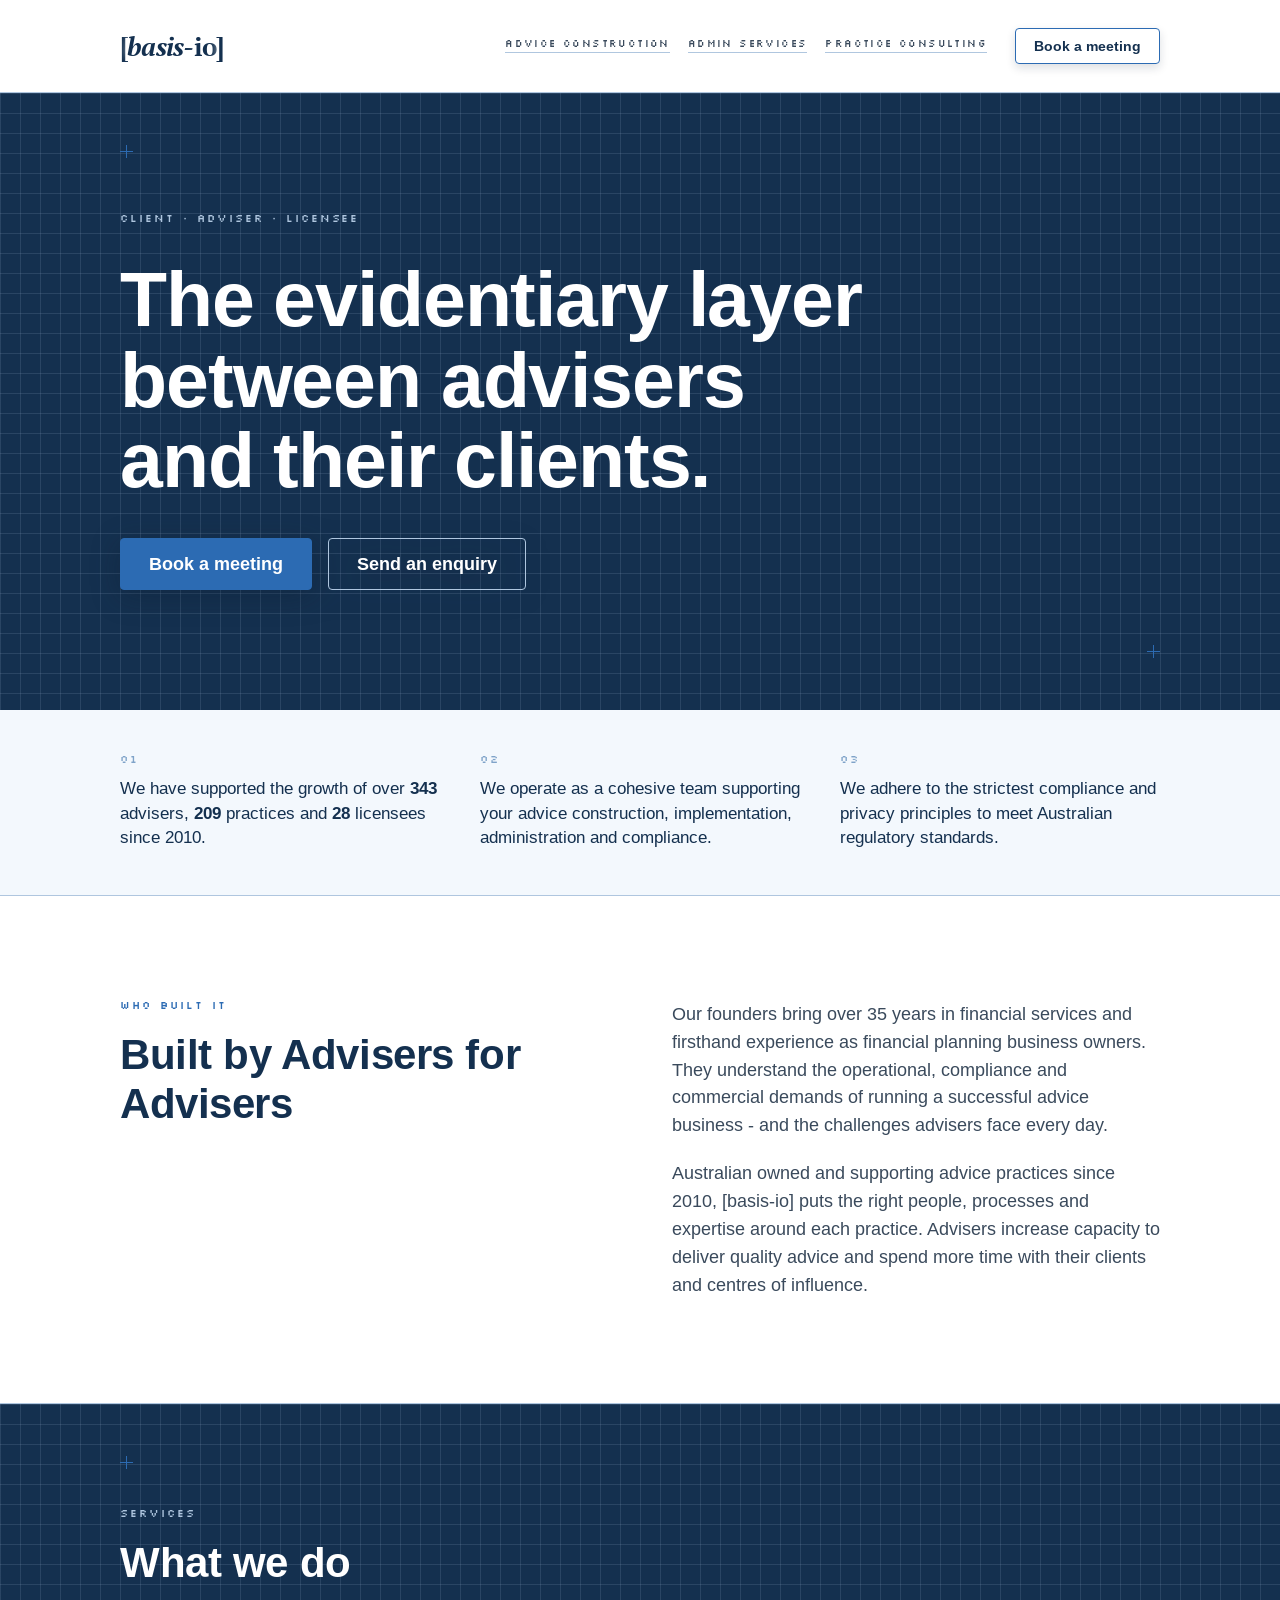
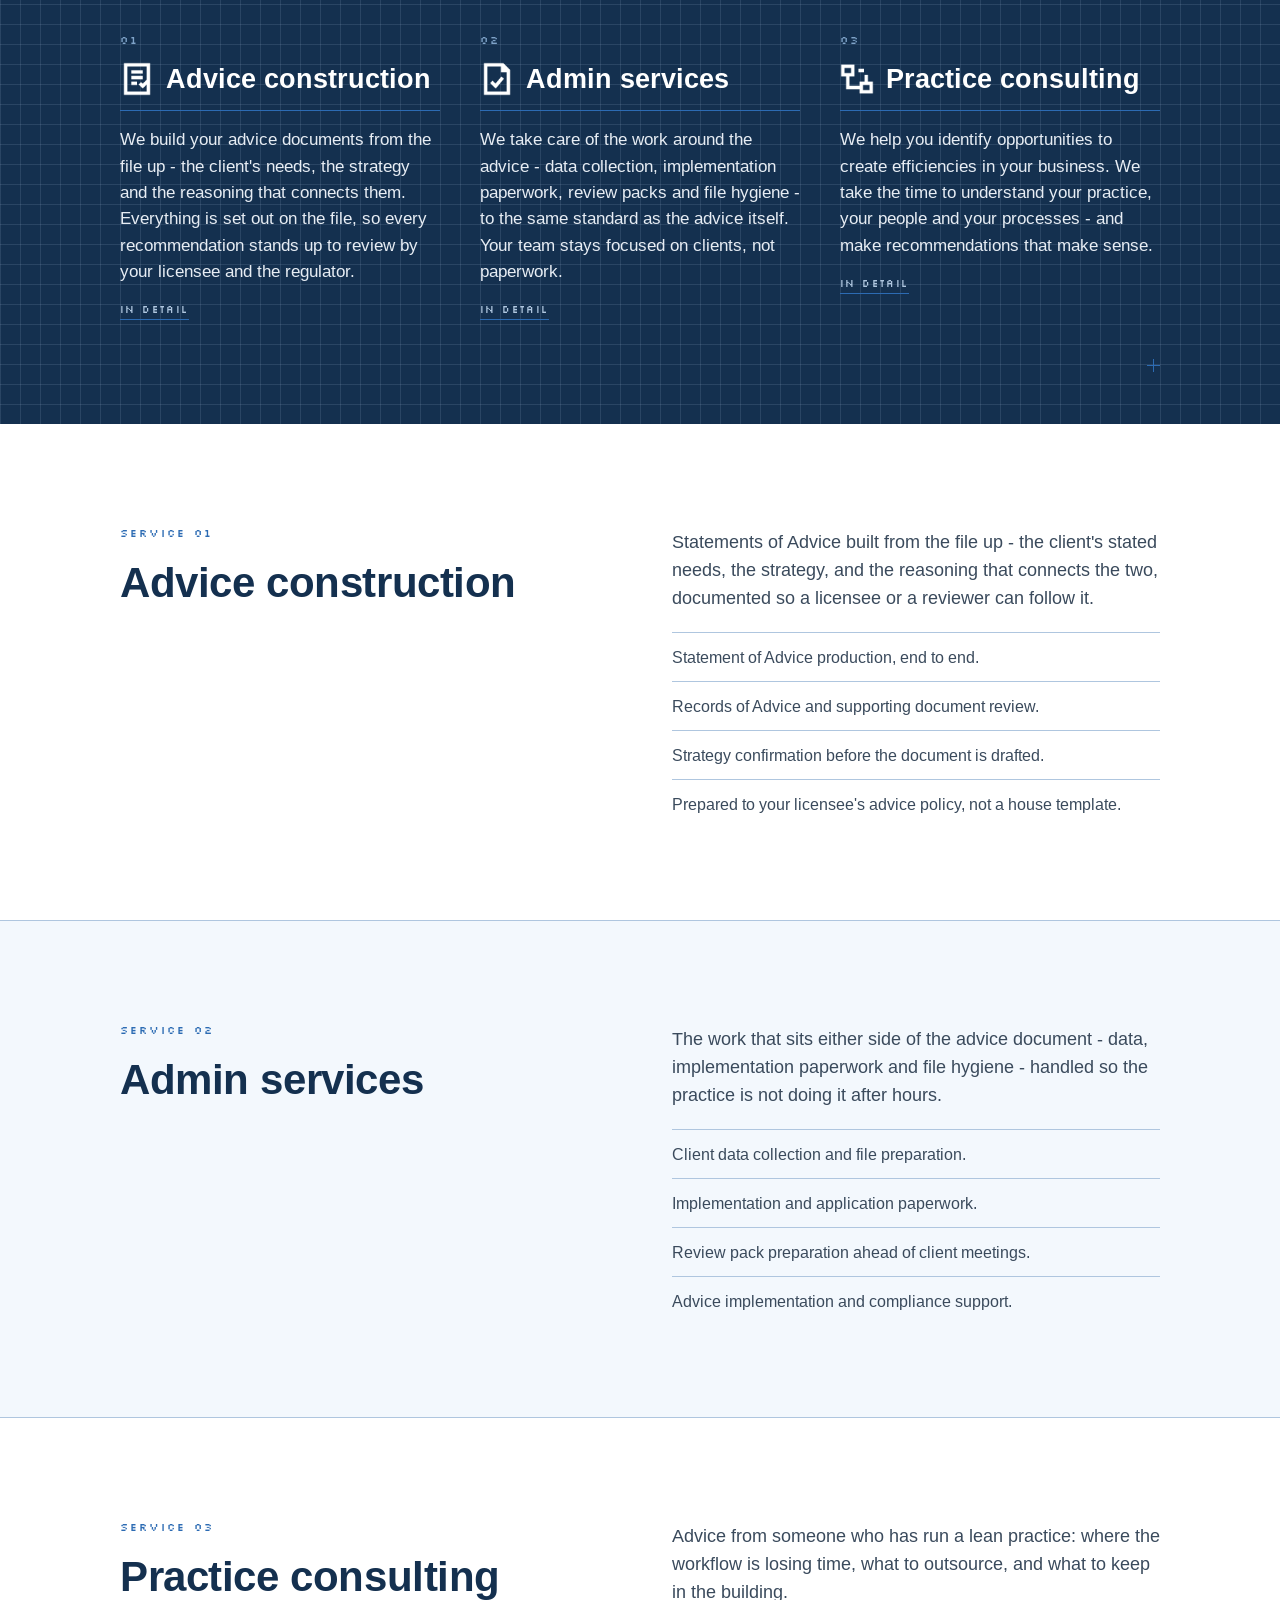
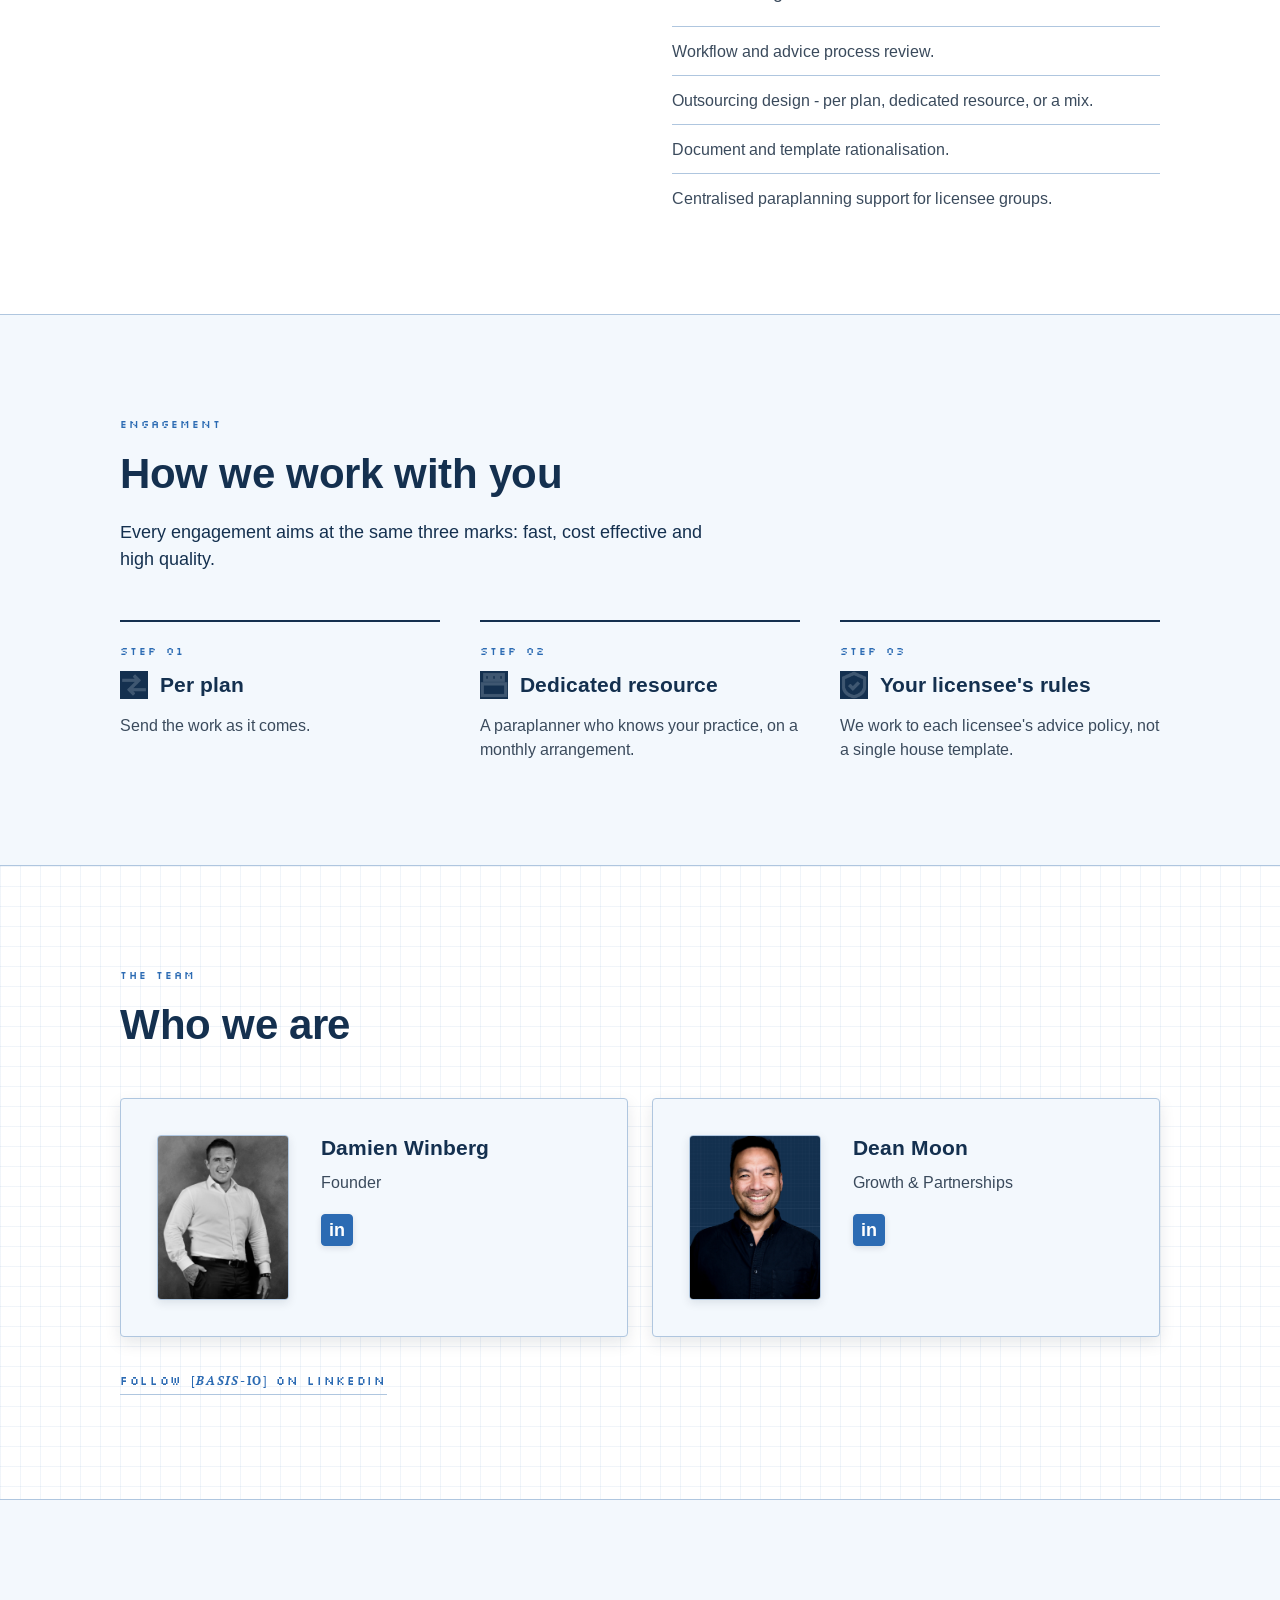
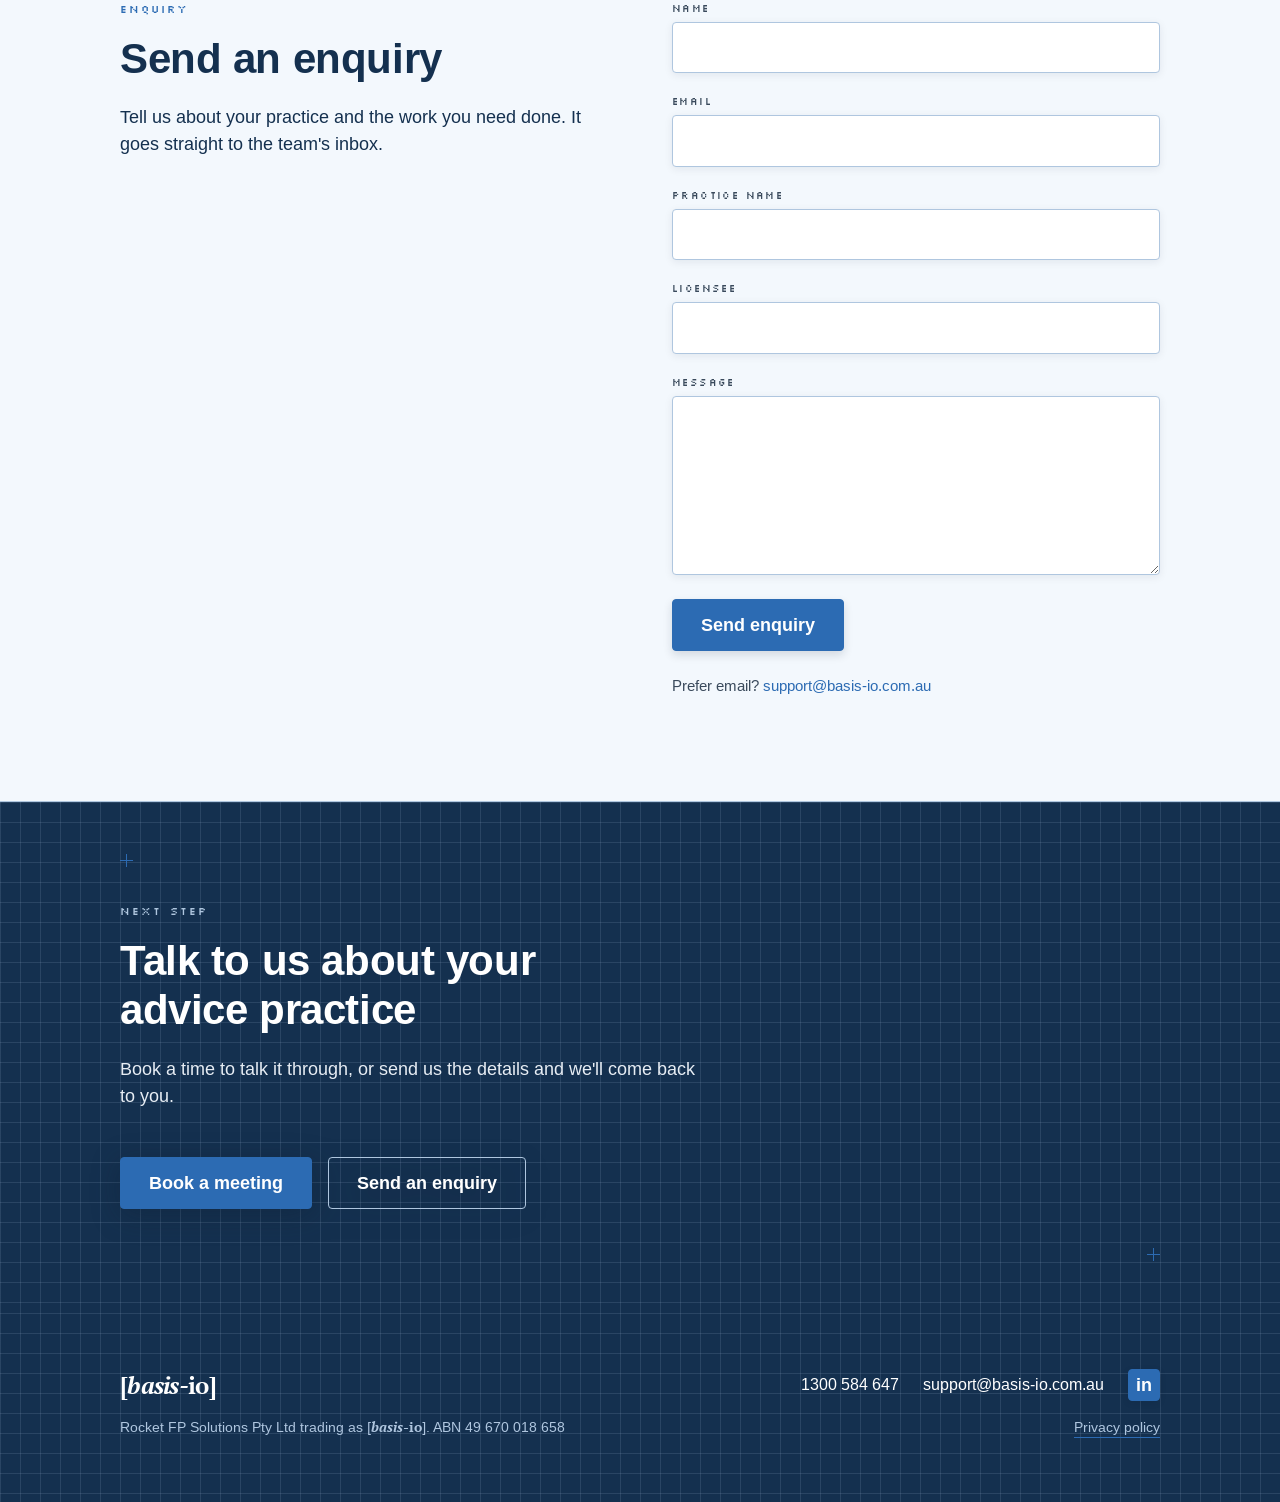
==== index.html @ 2fe642a5 "Practice consulting pillar: efficiencies copy per client direction Co-Authored-By: Claude Fable 5 <n" ====
<!DOCTYPE html>
<html lang="en-AU">
<head>
<meta charset="utf-8">
<meta name="viewport" content="width=device-width, initial-scale=1">

<!-- TODO(copy): title ~55 chars - see worksheet section 14 -->
<title>[basis-io] - Advice construction, admin and practice consulting</title>
<!-- TODO(copy): meta description 150–160 chars - see worksheet section 14 -->
<meta name="description" content="Advice construction, admin services and practice consulting for Australian financial advice practices. Statements of Advice with the reasoning set out on the file.">
<link rel="canonical" href="https://basis-io.com.au/">

<meta property="og:type" content="website">
<meta property="og:title" content="[basis-io] - Advice construction, admin and practice consulting">
<meta property="og:description" content="Advice construction, admin services and practice consulting for Australian financial advice practices.">
<meta property="og:url" content="https://basis-io.com.au/">
<meta property="og:image" content="https://basis-io.com.au/assets/img/og-image.png">
<meta name="twitter:card" content="summary_large_image">

<link rel="icon" href="assets/img/favicon-32.png" sizes="32x32" type="image/png">
<link rel="icon" href="assets/img/favicon-192.png" sizes="192x192" type="image/png">
<link rel="apple-touch-icon" href="assets/img/favicon-192.png">

<link rel="preconnect" href="https://fonts.googleapis.com">
<link rel="preconnect" href="https://fonts.gstatic.com" crossorigin>
<link href="https://fonts.googleapis.com/css2?family=Arimo:wght@400;700&family=PT+Serif:ital,wght@0,400;1,700&family=Silkscreen&display=swap" rel="stylesheet">
<link rel="stylesheet" href="assets/css/styles.css?v=2">

<script type="application/ld+json">
{
  "@context": "https://schema.org",
  "@graph": [
    {
      "@type": "Organization",
      "@id": "https://basis-io.com.au/#org",
      "name": "[basis-io]",
      "legalName": "Rocket FP Solutions Pty Ltd",
      "url": "https://basis-io.com.au/",
      "foundingDate": "2010",
      "telephone": "1300 584 647",
      "description": "Advice construction, admin services and practice consulting for Australian financial advice practices.",
      "address": { "@type": "PostalAddress", "addressCountry": "AU" },
      "sameAs": ["https://www.linkedin.com/company/basis-io/"]
    },
    {
      "@type": "WebSite",
      "@id": "https://basis-io.com.au/#site",
      "url": "https://basis-io.com.au/",
      "name": "[basis-io]",
      "publisher": { "@id": "https://basis-io.com.au/#org" },
      "inLanguage": "en-AU"
    },
    {
      "@type": "Person",
      "name": "Damien Winberg",
      "jobTitle": "Founder",
      "worksFor": { "@id": "https://basis-io.com.au/#org" },
      "sameAs": "https://www.linkedin.com/in/damien-winberg/"
    },
    {
      "@type": "Person",
      "name": "Dean Moon",
      "jobTitle": "Growth & Partnerships",
      "worksFor": { "@id": "https://basis-io.com.au/#org" },
      "sameAs": "https://www.linkedin.com/in/deanjmoon"
    },
    {
      "@type": "Service",
      "name": "Advice construction",
      "serviceType": "Paraplanning and Statement of Advice production",
      "provider": { "@id": "https://basis-io.com.au/#org" },
      "areaServed": "AU",
      "description": "Statements of Advice built from the file up - the client's stated needs, the strategy, and the reasoning that connects the two."
    },
    {
      "@type": "Service",
      "name": "Admin services",
      "serviceType": "Advice practice administration",
      "provider": { "@id": "https://basis-io.com.au/#org" },
      "areaServed": "AU",
      "description": "Data collection, implementation paperwork and file hygiene for advice practices."
    },
    {
      "@type": "Service",
      "name": "Practice consulting",
      "serviceType": "Advice practice consulting",
      "provider": { "@id": "https://basis-io.com.au/#org" },
      "areaServed": "AU",
      "description": "Workflow review, outsourcing design and template rationalisation for lean advice practices."
    }
  ]
}
</script>
</head>
<body>

<a class="skip" href="#main">Skip to content</a>

<header class="site-header">
  <div class="wrap site-header__row">
    <a class="wordmark" href="./" aria-label="[basis-io] home"><span class="wordmark__bracket">[</span>basis-<span class="wordmark__io">io</span><span class="wordmark__bracket">]</span></a>
    <div class="site-header__actions">
      <nav class="site-nav" aria-label="Services">
        <a href="#advice-construction"><span class="nav-full">Advice Construction</span><span class="nav-short">Advice</span></a>
        <a href="#admin-services"><span class="nav-full">Admin Services</span><span class="nav-short">Admin</span></a>
        <a href="#practice-consulting"><span class="nav-full">Practice Consulting</span><span class="nav-short">Consulting</span></a>
      </nav>
      <a class="btn btn--secondary btn--sm" href="https://bookings.cloud.microsoft/book/NewEnquiries@basis-io.com.au/?ismsaljsauthenabled" target="_blank" rel="noopener">Book a meeting</a>
    </div>
  </div>
</header>

<main id="main">

  <!-- HERO -->
  <section class="band band--navy band--grid" aria-labelledby="hero-h">
    <div class="wrap hero">
      <p class="eyebrow">Client · Adviser · Licensee</p>
      <h1 id="hero-h">The evidentiary layer between advisers and their clients.</h1>
      <div class="btn-row">
        <a class="btn btn--primary" href="https://bookings.cloud.microsoft/book/NewEnquiries@basis-io.com.au/?ismsaljsauthenabled" target="_blank" rel="noopener">Book a meeting</a>
        <a class="btn btn--secondary" href="#enquiry">Send an enquiry</a>
      </div>
    </div>
  </section>

  <!-- PROOF STRIP -->
  <section class="band band--card band--tight" aria-label="Track record">
    <div class="wrap grid grid--proof">
      <div class="proof">
        <p class="numeral">01</p>
        <p>We have supported the growth of over <span class="count" data-count="343">343</span> advisers, <span class="count" data-count="209">209</span> practices and <span class="count" data-count="28">28</span> licensees since 2010.</p>
      </div>
      <div class="proof">
        <p class="numeral">02</p>
        <p>We operate as a cohesive team supporting your advice construction, implementation, administration and compliance.</p>
      </div>
      <div class="proof">
        <p class="numeral">03</p>
        <p>We adhere to the strictest compliance and privacy principles to meet Australian regulatory standards.</p>
      </div>
    </div>
  </section>

  <!-- ABOUT -->
  <section class="band" aria-labelledby="about-h">
    <div class="wrap split">
      <div class="split__head">
        <p class="eyebrow">Who built it</p>
        <h2 id="about-h">Built by Advisers for Advisers</h2>
      </div>
      <div class="prose">
        <p>Our founders bring over 35 years in financial services and firsthand experience as financial planning business owners. They understand the operational, compliance and commercial demands of running a successful advice business - and the challenges advisers face every day.</p>
        <p>Australian owned and supporting advice practices since 2010, <span class="wm">[<span class="wm__b">basis-</span><span class="wm__io">io</span>]</span> puts the right people, processes and expertise around each practice. Advisers increase capacity to deliver quality advice and spend more time with their clients and centres of influence.</p>
      </div>
    </div>
  </section>

  <!-- WHAT WE DO -->
  <section class="band band--navy band--grid" aria-labelledby="services-h">
    <div class="wrap">
      <div class="band__head">
        <p class="eyebrow">Services</p>
        <h2 id="services-h">What we do</h2>
      </div>
      <div class="grid grid--pillars">
        <article class="pillar">
          <p class="numeral">01</p>
          <h3><img class="pillar__icon" src="assets/img/icons/statement-white.png" alt="" width="34" height="34" loading="lazy">Advice construction</h3>
          <p>We build your advice documents from the file up - the client's needs, the strategy and the reasoning that connects them. Everything is set out on the file, so every recommendation stands up to review by your licensee and the regulator.</p>
          <a class="rule-link" href="#advice-construction">In detail</a>
        </article>
        <article class="pillar">
          <p class="numeral">02</p>
          <h3><img class="pillar__icon" src="assets/img/icons/clean-file-white.png" alt="" width="34" height="34" loading="lazy">Admin services</h3>
          <p>We take care of the work around the advice - data collection, implementation paperwork, review packs and file hygiene - to the same standard as the advice itself. Your team stays focused on clients, not paperwork.</p>
          <a class="rule-link" href="#admin-services">In detail</a>
        </article>
        <article class="pillar">
          <p class="numeral">03</p>
          <h3><img class="pillar__icon" src="assets/img/icons/workflow-white.png" alt="" width="34" height="34" loading="lazy">Practice consulting</h3>
          <p>We help you identify opportunities to create efficiencies in your business. We take the time to understand your practice, your people and your processes - and make recommendations that make sense.</p>
          <a class="rule-link" href="#practice-consulting">In detail</a>
        </article>
      </div>
    </div>
  </section>

  <!-- SERVICE 01 -->
  <section class="band" id="advice-construction" aria-labelledby="svc1-h">
    <div class="wrap split">
      <div class="split__head">
        <p class="eyebrow">Service 01</p>
        <h2 id="svc1-h">Advice construction</h2>
      </div>
      <div class="prose">
        <p>Statements of Advice built from the file up - the client's stated needs, the strategy, and the reasoning that connects the two, documented so a licensee or a reviewer can follow it.</p>
        <ul class="scope">
          <li>Statement of Advice production, end to end.</li>
          <li>Records of Advice and supporting document review.</li>
          <li>Strategy confirmation before the document is drafted.</li>
          <li>Prepared to your licensee's advice policy, not a house template.</li>
        </ul>
      </div>
    </div>
  </section>

  <!-- SERVICE 02 -->
  <section class="band band--card" id="admin-services" aria-labelledby="svc2-h">
    <div class="wrap split">
      <div class="split__head">
        <p class="eyebrow">Service 02</p>
        <h2 id="svc2-h">Admin services</h2>
      </div>
      <div class="prose">
        <p>The work that sits either side of the advice document - data, implementation paperwork and file hygiene - handled so the practice is not doing it after hours.</p>
        <ul class="scope">
          <li>Client data collection and file preparation.</li>
          <li>Implementation and application paperwork.</li>
          <li>Review pack preparation ahead of client meetings.</li>
          <li>Advice implementation and compliance support.</li>
        </ul>
      </div>
    </div>
  </section>

  <!-- SERVICE 03 -->
  <section class="band" id="practice-consulting" aria-labelledby="svc3-h">
    <div class="wrap split">
      <div class="split__head">
        <p class="eyebrow">Service 03</p>
        <h2 id="svc3-h">Practice consulting</h2>
      </div>
      <div class="prose">
        <p>Advice from someone who has run a lean practice: where the workflow is losing time, what to outsource, and what to keep in the building.</p>
        <ul class="scope">
          <li>Workflow and advice process review.</li>
          <li>Outsourcing design - per plan, dedicated resource, or a mix.</li>
          <li>Document and template rationalisation.</li>
          <li>Centralised paraplanning support for licensee groups.</li>
        </ul>
      </div>
    </div>
  </section>

  <!-- ENGAGEMENT -->
  <section class="band band--card" aria-labelledby="engage-h">
    <div class="wrap">
      <div class="band__head">
        <p class="eyebrow">Engagement</p>
        <h2 id="engage-h">How we work with you</h2>
        <p class="lede lede--sm">Every engagement aims at the same three marks: fast, cost effective and high quality.</p>
      </div>
      <div class="grid grid--steps">
        <article class="step">
          <p class="eyebrow">Step 01</p>
          <h3><img class="step__icon" src="assets/img/icons/handover-navy.png" alt="" width="28" height="28" loading="lazy">Per plan</h3>
          <p>Send the work as it comes.</p>
        </article>
        <article class="step">
          <p class="eyebrow">Step 02</p>
          <h3><img class="step__icon" src="assets/img/icons/team-navy.png" alt="" width="28" height="28" loading="lazy">Dedicated resource</h3>
          <p>A paraplanner who knows your practice, on a monthly arrangement.</p>
        </article>
        <article class="step">
          <p class="eyebrow">Step 03</p>
          <h3><img class="step__icon" src="assets/img/icons/compliance-navy.png" alt="" width="28" height="28" loading="lazy">Your licensee's rules</h3>
          <p>We work to each licensee's advice policy, not a single house template.</p>
        </article>
      </div>
    </div>
  </section>

  <!-- TEAM -->
  <section class="band band--grid-light" aria-labelledby="team-h">
    <div class="wrap">
      <div class="band__head">
        <p class="eyebrow">The team</p>
        <h2 id="team-h">Who we are</h2>
      </div>
      <ul class="grid grid--team">
        <li class="person">
          <a class="person__photo-link" href="https://www.linkedin.com/in/damien-winberg/" target="_blank" rel="noopener" aria-label="Damien Winberg on LinkedIn">
            <img class="person__photo" src="assets/img/damien-winberg.jpg" alt="Damien Winberg, [basis-io]" width="640" height="800" loading="lazy">
          </a>
          <div class="person__body">
            <h3>Damien Winberg</h3>
            <p class="person__role">Founder</p>
            <a class="mark" href="https://www.linkedin.com/in/damien-winberg/" target="_blank" rel="noopener" aria-label="Damien Winberg on LinkedIn">in</a>
          </div>
        </li>
        <!-- Gina Samia's card removed for now at the client's request (2026-09-23);
             restore from git history when ready (assets/img/gina-samia.jpg kept) -->
        <li class="person">
          <a class="person__photo-link" href="https://www.linkedin.com/in/deanjmoon/" target="_blank" rel="noopener" aria-label="Dean Moon on LinkedIn">
            <img class="person__photo" src="assets/img/dean-moon.jpg" alt="Dean Moon, [basis-io]" width="1200" height="1500" loading="lazy">
          </a>
          <div class="person__body">
            <h3>Dean Moon</h3>
            <p class="person__role">Growth &amp; Partnerships</p>
            <!-- TODO(copy): bio -->
            <a class="mark" href="https://www.linkedin.com/in/deanjmoon" target="_blank" rel="noopener" aria-label="Dean Moon on LinkedIn">in</a>
          </div>
        </li>
      </ul>
      <a class="rule-link rule-link--lg" href="https://www.linkedin.com/company/basis-io/" target="_blank" rel="noopener">Follow <span class="wm">[<span class="wm__b">basis-</span><span class="wm__io">io</span>]</span> on LinkedIn</a>
    </div>
  </section>

  <!-- ENQUIRY -->
  <section class="band band--card" id="enquiry" aria-labelledby="enquiry-h">
    <div class="wrap split">
      <div class="split__head">
        <p class="eyebrow">Enquiry</p>
        <h2 id="enquiry-h">Send an enquiry</h2>
        <p class="lede lede--sm">Tell us about your practice and the work you need done. It goes straight to the team's inbox.</p>
      </div>
      <form class="enquiry-form" action="https://formspree.io/f/xoevqljl" method="POST">
        <input type="hidden" name="_subject" value="New Enquiry">
        <input class="enquiry-form__hp" type="text" name="_gotcha" tabindex="-1" autocomplete="off" aria-hidden="true">
        <div class="field">
          <label for="enq-name">Name</label>
          <input id="enq-name" name="name" type="text" autocomplete="name" required>
        </div>
        <div class="field">
          <label for="enq-email">Email</label>
          <input id="enq-email" name="email" type="email" autocomplete="email" required>
        </div>
        <div class="field">
          <label for="enq-practice">Practice name</label>
          <input id="enq-practice" name="practice" type="text" autocomplete="organization" required>
        </div>
        <div class="field">
          <label for="enq-licensee">Licensee</label>
          <input id="enq-licensee" name="licensee" type="text" required>
        </div>
        <div class="field">
          <label for="enq-message">Message</label>
          <textarea id="enq-message" name="message" rows="6" required></textarea>
        </div>
        <button class="btn btn--primary" type="submit">Send enquiry</button>
        <p class="enquiry-form__alt">Prefer email? <a href="mailto:support@basis-io.com.au?subject=New%20Enquiry">support@basis-io.com.au</a></p>
      </form>
    </div>
  </section>

  <!-- CTA -->
  <section class="band band--navy band--grid" aria-labelledby="cta-h">
    <div class="wrap cta">
      <div class="cta__copy">
        <p class="eyebrow">Next step</p>
        <h2 id="cta-h">Talk to us about your advice practice</h2>
        <p class="lede lede--sm">Book a time to talk it through, or send us the details and we'll come back to you.</p>
      </div>
      <div class="btn-row">
        <a class="btn btn--primary" href="https://bookings.cloud.microsoft/book/NewEnquiries@basis-io.com.au/?ismsaljsauthenabled" target="_blank" rel="noopener">Book a meeting</a>
        <a class="btn btn--secondary" href="#enquiry">Send an enquiry</a>
      </div>
    </div>
  </section>

</main>

<footer class="site-footer band--grid">
  <div class="wrap">
    <div class="site-footer__row">
      <span class="wordmark wordmark--light"><span class="wordmark__bracket">[</span>basis-<span class="wordmark__io">io</span><span class="wordmark__bracket">]</span></span>
      <div class="site-footer__contact">
        <a href="tel:1300584647">1300 584 647</a>
        <a href="mailto:support@basis-io.com.au">support@basis-io.com.au</a>
        <a class="mark" href="https://www.linkedin.com/company/basis-io/" target="_blank" rel="noopener" aria-label="[basis-io] on LinkedIn">in</a>
      </div>
    </div>
    <div class="site-footer__legal">
      <p>Rocket FP Solutions Pty Ltd trading as <span class="wm">[<span class="wm__b">basis-</span><span class="wm__io">io</span>]</span>. ABN 49 670 018 658</p>
      <a href="./privacy/">Privacy policy</a>
    </div>
  </div>
</footer>

<script src="assets/js/main.js" defer></script>
</body>
</html>
---- assets/css/styles.css ----
/* [basis-io] landing page
   Built on the basis.IO design system. Binding rules:
   radius 0 everywhere · no shadows (one named exception) · no gradients
   depth comes from hairline rules and the schematic grid ground. */

:root {
  --navy: #14304F;
  --panel: #1C5189;
  --accent: #2C6BB3;
  --blue-300: #7FA3C9;
  --blue-200: #AFC6DF;
  --card: #F3F8FD;
  --paper: #FFFFFF;
  --slate: #3A4A5C;
  --ink-on-navy: #E7EDF4;

  --font-headline: "Arimo", Arial, Helvetica, sans-serif;
  --font-body: "Arimo", Arial, Helvetica, sans-serif;
  --font-label: "Silkscreen", "Courier New", monospace;
  --font-display: "PT Serif", Georgia, serif;

  --measure: 1120px;
  --gutter: 40px;
  --band-y: 104px;

  --ease: cubic-bezier(0.2, 0, 0, 1);
}

*, *::before, *::after { box-sizing: border-box; }

html { scroll-behavior: smooth; scroll-padding-top: 100px; }

body {
  margin: 0;
  background: var(--paper);
  color: var(--navy);
  font: 400 17px/1.55 var(--font-body);
  -webkit-font-smoothing: antialiased;
}

h1, h2, h3, p, ul, li, figure { margin: 0; }
ul { padding: 0; list-style: none; }
img { max-width: 100%; display: block; }

a { color: var(--accent); text-decoration: none; transition: color 180ms var(--ease); }
a:hover { color: var(--panel); }
a:focus-visible,
.btn:focus-visible { outline: 2px solid var(--accent); outline-offset: 2px; border-radius: 0; }

.skip {
  position: absolute; left: -9999px; top: 0; z-index: 10;
  background: var(--navy); color: var(--paper);
  padding: 12px 18px; font: 400 11px/1 var(--font-label); letter-spacing: 0.18em;
}
.skip:focus { left: 0; color: var(--paper); }

/* ---------- layout ---------- */

.wrap { max-width: var(--measure); margin: 0 auto; padding: 0 var(--gutter); }

.band { padding: var(--band-y) 0; border-bottom: 1px solid var(--blue-200); }
.band--tight { padding: 44px 0; }
.band--card { background: var(--card); }
.band--navy {
  background: var(--navy);
  color: var(--paper);
  border-bottom: none;
}
.band--navy h1, .band--navy h2, .band--navy h3 { color: var(--paper); }
.band--navy p { color: var(--ink-on-navy); }
.band--navy .eyebrow { color: var(--blue-200); }
.band--navy .numeral { color: var(--blue-300); }

/* schematic grid ground — only ever on navy plates */
.band--grid {
  position: relative;
  background-image:
    linear-gradient(to right,  rgba(175, 198, 223, 0.14) 1px, transparent 1px),
    linear-gradient(to bottom, rgba(175, 198, 223, 0.14) 1px, transparent 1px);
  background-size: 20px 20px;
}
.band--grid > .wrap { position: relative; }

/* Crawl-in variant, applied by main.js as progressive enhancement.
   The grid is split into four interleaved line sets (odd/even verticals,
   odd/even horizontals) that draw in at different rates. Without JS or
   with reduced motion, the static grid above stands. */
.band--grid.grid-anim { background-image: none; }
.band--grid.grid-anim::before {
  content: ""; position: absolute; inset: 0; pointer-events: none;
  background-image:
    linear-gradient(to right,  rgba(175, 198, 223, 0.14) 1px, transparent 1px),
    linear-gradient(to right,  rgba(175, 198, 223, 0.14) 1px, transparent 1px),
    linear-gradient(to bottom, rgba(175, 198, 223, 0.14) 1px, transparent 1px),
    linear-gradient(to bottom, rgba(175, 198, 223, 0.14) 1px, transparent 1px);
  background-position: 0 0, 20px 0, 0 0, 0 20px;
  background-repeat: repeat;
  background-size: 40px 0%, 40px 0%, 0% 40px, 0% 40px;
}
.band--grid.grid-anim.grid-in::before {
  animation: grid-crawl 2000ms var(--ease) forwards;
}
@keyframes grid-crawl {
  0%   { background-size: 40px 0%,   40px 0%,   0% 40px,   0% 40px; }
  30%  { background-size: 40px 55%,  40px 8%,   28% 40px,  0% 40px; }
  65%  { background-size: 40px 100%, 40px 62%,  70% 40px,  30% 40px; }
  100% { background-size: 40px 100%, 40px 100%, 100% 40px, 100% 40px; }
}

/* small accent registration marks on navy plates */
.band--navy.band--grid > .wrap::before,
.band--navy.band--grid > .wrap::after {
  content: ""; position: absolute; width: 13px; height: 13px; pointer-events: none;
  background:
    linear-gradient(var(--accent), var(--accent)) center / 100% 1px no-repeat,
    linear-gradient(var(--accent), var(--accent)) center / 1px 100% no-repeat;
}
.band--navy.band--grid > .wrap::before { top: calc(var(--band-y) / -2); left: var(--gutter); }
.band--navy.band--grid > .wrap::after { bottom: calc(var(--band-y) / -2); right: var(--gutter); }

/* faint schematic on the Who we are band - client-requested exception to
   the navy-only grid rule. Accent-tinted at 7%; person cards sit on solid
   paper so the copy stays legible. */
.band--grid-light {
  background-image:
    linear-gradient(to right,  rgba(44, 107, 179, 0.07) 1px, transparent 1px),
    linear-gradient(to bottom, rgba(44, 107, 179, 0.07) 1px, transparent 1px);
  background-size: 20px 20px;
}
.band--grid-light .person { background: var(--card); }

.band__head { display: flex; flex-direction: column; gap: 20px; margin-bottom: 48px; }

.split {
  display: grid;
  grid-template-columns: repeat(auto-fit, minmax(300px, 1fr));
  gap: 64px;
  align-items: start;
}
.split__head { display: flex; flex-direction: column; gap: 20px; }

.grid { display: grid; }
.grid--proof   { grid-template-columns: repeat(auto-fit, minmax(240px, 1fr)); gap: 40px; }
.grid--pillars { grid-template-columns: repeat(auto-fit, minmax(300px, 1fr)); gap: 40px; }
.grid--steps   { grid-template-columns: repeat(auto-fit, minmax(260px, 1fr)); gap: 40px; }
.grid--team    { grid-template-columns: repeat(auto-fit, minmax(320px, 1fr)); gap: 24px; }

/* ---------- type ---------- */

h1 {
  font: 700 clamp(42px, 6vw, 80px)/1.05 var(--font-headline);
  letter-spacing: -0.015em;
  max-width: 18ch;
  text-wrap: pretty;
}
h2 {
  font: 700 clamp(30px, 3.6vw, 42px)/1.16 var(--font-headline);
  letter-spacing: -0.01em;
  text-wrap: pretty;
}
h3 { font: 700 21px/1.25 var(--font-headline); text-wrap: pretty; }

.eyebrow {
  font: 400 11px/1 var(--font-label);
  letter-spacing: 0.18em;
  text-transform: uppercase;
  color: var(--accent);
}
.numeral {
  font: 400 11px/1 var(--font-label);
  letter-spacing: 0.18em;
  color: var(--blue-300);
}

.lede {
  font: 400 clamp(18px, 1.6vw, 21px)/1.5 var(--font-body);
  max-width: 640px;
  text-wrap: pretty;
}
.lede--sm { font-size: 18px; }

.prose { display: flex; flex-direction: column; gap: 20px; }
.prose p { font: 400 18px/1.55 var(--font-body); color: var(--slate); text-wrap: pretty; }

.wordmark {
  font: 700 italic 26px/1 var(--font-display);
  letter-spacing: -0.03em;
  color: var(--navy);
  white-space: nowrap;
  flex: 0 0 auto;
}
.wordmark:hover { color: var(--navy); }
.wordmark--light { color: var(--paper); font-size: 24px; }
.wordmark__io { font-weight: 700; font-style: normal; }
.wordmark__bracket { font-style: normal; }

/* inline wordmark for mentions of [basis-io] in running copy */
.wm { font-family: var(--font-display); white-space: nowrap; }
.wm__b { font-weight: 700; font-style: italic; }
.wm__io { font-weight: 700; }

/* ---------- header ---------- */

.site-header {
  border-bottom: 1px solid var(--blue-200);
  position: sticky; top: 0; z-index: 20;
  background: rgba(255, 255, 255, 0.72);
  -webkit-backdrop-filter: saturate(180%) blur(14px);
  backdrop-filter: saturate(180%) blur(14px);
}
/* white halo keeps header copy legible when navy plates pass beneath the glass */
.site-header .wordmark,
.site-header .site-nav a {
  text-shadow:
    0 0 2px rgba(255, 255, 255, 0.95),
    0 0 6px rgba(255, 255, 255, 0.9),
    0 0 12px rgba(255, 255, 255, 0.75);
}
.site-header__row {
  display: flex; flex-wrap: wrap;
  align-items: center; justify-content: space-between;
  gap: 20px 40px;
  padding-top: 28px; padding-bottom: 28px;
}
.site-header__actions { display: flex; flex-wrap: wrap; align-items: center; gap: 16px 28px; }

.site-nav { display: flex; flex-wrap: wrap; align-items: center; gap: 10px 18px; }
.site-nav a {
  font: 400 10px/1 var(--font-label);
  letter-spacing: 0.14em;
  text-transform: uppercase;
  color: var(--slate);
  white-space: nowrap;
  border-bottom: 1px solid var(--blue-200);
  padding-bottom: 3px;
}
.site-nav a {
  display: inline-block;
  transition: transform 180ms var(--ease), color 180ms var(--ease), border-color 180ms var(--ease);
}
.site-nav a:hover {
  color: var(--navy);
  border-bottom-color: var(--accent);
  transform: scale(1.12);
}
.nav-short { display: none; }
/* faux bold that keeps glyph metrics, so neighbours never shift */
.site-header .site-nav a:hover {
  text-shadow:
    0.6px 0 0 currentColor,
    0 0 2px rgba(255, 255, 255, 0.95),
    0 0 6px rgba(255, 255, 255, 0.9),
    0 0 12px rgba(255, 255, 255, 0.75);
}

/* ---------- buttons ---------- */

.btn {
  display: inline-flex; align-items: center; justify-content: center;
  font: 700 18px/1 var(--font-headline);
  white-space: nowrap;
  padding: 16px 28px;
  border: 1px solid transparent;
  border-radius: 0;
  transition: background-color 180ms var(--ease), color 180ms var(--ease), border-color 180ms var(--ease);
}
.btn--sm { font-size: 14px; padding: 10px 18px; }

/* Soft shadows on boxed elements (client direction, 2026-09-18).
   Buttons inside .btn-row keep their pair-level drop-shadow instead. */
.btn { box-shadow: 0 4px 10px rgba(11, 28, 48, 0.14); border-radius: 4px; }
.btn:focus-visible { border-radius: 4px; }
.btn-row .btn { box-shadow: none; }

.btn--primary { background: var(--accent); border-color: var(--accent); color: var(--paper); }
.btn--primary:hover { background: var(--panel); border-color: var(--panel); color: var(--paper); }

.btn--secondary { background: transparent; border-color: var(--accent); color: var(--navy); }
.btn--secondary:hover { background: transparent; border-color: var(--panel); color: var(--panel); }
.band--navy .btn--secondary { border-color: var(--blue-200); color: var(--paper); }
.band--navy .btn--secondary:hover { border-color: var(--paper); color: var(--paper); }

/* Named exception to the no-shadow rule: the two button pairs, at the client's request.
   Do not extend shadows to any other element. */
.btn-row {
  display: flex; flex-wrap: wrap; gap: 16px;
  filter: drop-shadow(0 6px 14px rgba(11, 28, 48, 0.32));
}

.rule-link {
  align-self: flex-start;
  font: 400 10px/1 var(--font-label);
  letter-spacing: 0.14em;
  text-transform: uppercase;
  white-space: nowrap;
  border-bottom: 1px solid var(--blue-200);
  padding-bottom: 4px;
  margin-top: 4px;
}
.band--navy .rule-link { color: var(--blue-200); border-bottom-color: var(--accent); }
.band--navy .rule-link:hover { color: var(--paper); }
.rule-link--lg {
  display: inline-block; margin-top: 36px;
  font: 400 12px/1.4 var(--font-label);
  letter-spacing: 0.14em; text-transform: uppercase;
}

/* ---------- sections ---------- */

.hero { display: flex; flex-direction: column; gap: 36px; padding-top: 16px; padding-bottom: 16px; }

.proof { display: flex; flex-direction: column; gap: 12px; }
.proof p:last-child { font: 400 17px/1.45 var(--font-body); text-wrap: pretty; }
.proof .count { font-variant-numeric: tabular-nums; font-weight: 700; }

.pillar { display: flex; flex-direction: column; gap: 16px; }
.pillar h3 { border-bottom: 1px solid var(--accent); padding-bottom: 14px; }
.pillar h3, .step h3 { display: flex; align-items: center; gap: 12px; }
.pillar h3 { font-size: 27px; line-height: 1.25; }
.pillar__icon { width: 34px; height: 34px; }
.step__icon { width: 28px; height: 28px; }
.pillar p:not(.numeral) { font: 400 17px/1.55 var(--font-body); }

.scope { display: flex; flex-direction: column; gap: 12px; }
.scope li {
  border-top: 1px solid var(--blue-200);
  padding-top: 12px;
  font: 400 16px/1.5 var(--font-body);
  color: var(--slate);
  text-wrap: pretty;
}

.step { display: flex; flex-direction: column; gap: 14px; border-top: 2px solid var(--navy); padding-top: 24px; }
.step p:not(.eyebrow) { font: 400 16px/1.5 var(--font-body); color: var(--slate); }

/* Second named exception to the no-shadow rule: founder cards, at the
   client's request (2026-09-18). Do not add shadows anywhere else. */
.person {
  display: flex; gap: 32px; align-items: flex-start;
  border: 1px solid var(--blue-200); padding: 36px;
  box-shadow: 0 6px 16px rgba(11, 28, 48, 0.10);
  border-radius: 4px; /* client-requested exception to radius-0 (2026-09-18) */
}
.person__photo-link {
  display: block; flex: 0 0 132px; width: 132px;
  transition: transform 240ms var(--ease);
}
.person__photo-link:hover,
.person__photo-link:focus-visible { transform: scale(1.05); }
.person__photo-link:hover .person__photo,
.person__photo-link:focus-visible .person__photo {
  box-shadow: 0 10px 24px rgba(11, 28, 48, 0.20);
}
.person__photo-link:active { transform: scale(1.02); }

.person__photo {
  width: 132px; flex: 0 0 132px; aspect-ratio: 4 / 5;
  background: var(--card); border: 1px solid var(--blue-200);
  display: flex; align-items: flex-end; padding: 12px;
  box-shadow: 0 3px 10px rgba(11, 28, 48, 0.10);
  border-radius: 4px;
}
img.person__photo { padding: 0; object-fit: cover; height: auto; }
.person__photo span {
  font: 400 9px/1.2 var(--font-label); letter-spacing: 0.18em;
  text-transform: uppercase; color: var(--blue-300);
}
.person__body { display: flex; flex-direction: column; gap: 10px; }
.person__role { font: 400 16px/1.45 var(--font-body); color: var(--slate); }
.person__bio { font: 400 15px/1.5 var(--font-body); color: var(--slate); text-wrap: pretty; }

.mark {
  width: 32px; height: 32px; min-width: 32px;
  border: 1px solid var(--accent);
  background: var(--accent);
  color: var(--paper);
  display: inline-flex; align-items: center; justify-content: center;
  font: 700 18px/1 var(--font-headline);
  margin-top: 10px;
  box-shadow: 0 2px 6px rgba(11, 28, 48, 0.12);
  border-radius: 4px;
}
.mark:hover { background: var(--panel); border-color: var(--panel); color: var(--paper); }

.cta {
  display: flex; flex-wrap: wrap;
  align-items: flex-end; justify-content: space-between;
  gap: 48px;
}
.cta__copy { max-width: 600px; display: flex; flex-direction: column; gap: 20px; }

/* ---------- enquiry form ---------- */

.enquiry-form { display: flex; flex-direction: column; gap: 24px; }
.enquiry-form .field { display: flex; flex-direction: column; gap: 8px; }
.enquiry-form label {
  font: 400 10px/1 var(--font-label);
  letter-spacing: 0.14em;
  text-transform: uppercase;
  color: var(--slate);
}
.enquiry-form input,
.enquiry-form textarea {
  font: 400 17px/1.5 var(--font-body);
  color: var(--navy);
  background: var(--paper);
  border: 1px solid var(--blue-200);
  border-radius: 4px;
  padding: 12px 14px;
  width: 100%;
  transition: border-color 180ms var(--ease);
  box-shadow: 0 2px 8px rgba(11, 28, 48, 0.08);
}
.enquiry-form input:hover,
.enquiry-form textarea:hover { border-color: var(--blue-300); }
.enquiry-form input:focus-visible,
.enquiry-form textarea:focus-visible {
  outline: 2px solid var(--accent);
  outline-offset: 0;
  border-color: var(--accent);
}
.enquiry-form textarea { resize: vertical; min-height: 140px; }
.enquiry-form button { cursor: pointer; align-self: flex-start; }
.enquiry-form__hp { display: none !important; }
.enquiry-form__alt { font: 400 15px/1.5 var(--font-body); color: var(--slate); }

/* ---------- footer ---------- */

.site-footer { background: var(--navy); color: var(--paper); padding: 56px 0 64px; }
.site-footer a { color: var(--blue-200); }
.site-footer a:hover { color: var(--paper); }
.site-footer .mark { margin-top: 0; color: var(--paper); }

.site-footer__row {
  display: flex; flex-wrap: wrap;
  align-items: center; justify-content: space-between;
  gap: 24px; margin-bottom: 16px;
}
.site-footer__contact { display: flex; align-items: center; gap: 24px; }
.site-footer__contact a:not(.mark) { font: 400 16px/1.4 var(--font-body); color: var(--paper); }

.site-footer__legal {
  display: flex; flex-wrap: wrap;
  align-items: center; justify-content: space-between;
  gap: 24px;
}
.site-footer__legal p, .site-footer__legal a { font: 400 14px/1.45 var(--font-body); color: var(--blue-200); }
.site-footer__legal a { border-bottom: 1px solid var(--accent); }

/* ---------- narrow viewports ---------- */

@media (max-width: 720px) {
  :root { --gutter: 28px; --band-y: 56px; }
  /* compact two-row header so it can stay pinned on a phone:
     wordmark + booking button on the first line, nav on a slim second line */
  .site-header__row { padding-top: 12px; padding-bottom: 10px; row-gap: 10px; }
  .site-header__actions { display: contents; }
  .wordmark { font-size: 21px; }
  .btn--sm { order: 2; }
  .site-nav {
    order: 3; flex: 1 1 100%;
    flex-wrap: nowrap; overflow-x: auto;
    -webkit-overflow-scrolling: touch;
    scrollbar-width: none;
  }
  .site-nav::-webkit-scrollbar { display: none; }
  .site-nav a { flex: 0 0 auto; }
  /* short service labels fit a phone-width line */
  .nav-full { display: none; }
  .nav-short { display: inline; }
  .split, .grid--pillars, .grid--steps { gap: 40px; }
  .btn-row .btn { flex: 1 1 100%; }
  .person { flex-direction: column; gap: 24px; }
  .mark { width: 44px; height: 44px; min-width: 44px; font-size: 20px; }
}

/* ---------- motion: measured, never animated ---------- */

.reveal { opacity: 0; transform: translateY(12px); }
.reveal.is-in {
  opacity: 1; transform: none;
  transition: opacity 2000ms var(--ease), transform 2000ms var(--ease);
}

/* pace hierarchy: headlines 1300ms → body copy 1900ms → boxes 2500ms */
.prose.reveal.is-in {
  transition: opacity 2800ms var(--ease), transform 2800ms var(--ease);
}
.person.reveal.is-in {
  transition: opacity 3500ms var(--ease), transform 3500ms var(--ease);
}

/* Staggered heading entrances: eyebrow settles in first, then the heading,
   then supporting copy and buttons. Child delays run from .is-in. */
.reveal > .eyebrow { opacity: 0; transform: translateY(10px); letter-spacing: 0.34em; }
.reveal > h1,
.reveal > h2,
.reveal > .lede,
.reveal > .btn-row { opacity: 0; transform: translateY(16px); }

.reveal.is-in > .eyebrow {
  opacity: 1; transform: none; letter-spacing: 0.18em;
  transition: opacity 2000ms var(--ease), transform 2000ms var(--ease), letter-spacing 3000ms var(--ease);
}
.reveal.is-in > h1,
.reveal.is-in > h2 {
  opacity: 1; transform: none;
  transition: opacity 2000ms var(--ease) 450ms, transform 2000ms var(--ease) 450ms;
}
.reveal.is-in > .lede {
  opacity: 1; transform: none;
  transition: opacity 2800ms var(--ease) 900ms, transform 2800ms var(--ease) 900ms;
}
.reveal.is-in > .btn-row {
  opacity: 1; transform: none;
  transition: opacity 2000ms var(--ease) 1350ms, transform 2000ms var(--ease) 1350ms;
}

/* typewriter-style word cascade on body copy: main.js wraps words in .tw
   spans with incremental delays; the host block stops fading as a unit
   and lets the words carry the entrance instead */
.reveal .tw { opacity: 0; }
.reveal.is-in .tw { opacity: 1; transition: opacity 500ms var(--ease); }
.reveal > .lede.tw-host,
.reveal.is-in > .lede.tw-host { opacity: 1; transform: none; transition: none; }
.prose.reveal.tw-container,
.prose.reveal.tw-container.is-in { opacity: 1; transform: none; transition: none; }
/* non-paragraph content inside a typing prose block (scope lists) keeps a
   block fade, sequenced to land after the paragraph has mostly typed */
.prose.reveal.tw-container > .scope { opacity: 0; transform: translateY(12px); }
.prose.reveal.tw-container.is-in > .scope {
  opacity: 1; transform: none;
  transition: opacity 2800ms var(--ease) 1400ms, transform 2800ms var(--ease) 1400ms;
}

@media (prefers-reduced-motion: reduce) {
  html { scroll-behavior: auto; }
  * { transition-duration: 0ms !important; animation-duration: 0ms !important; }
  .reveal, .reveal > .eyebrow, .reveal > h1, .reveal > h2,
  .reveal > .lede, .reveal > .btn-row, .reveal .tw { opacity: 1; transform: none; }
}

@media print {
  .band--navy, .site-footer { background: #FFFFFF !important; color: #000000 !important; }
  .band--grid { background-image: none !important; }
  .btn-row { filter: none; }
}
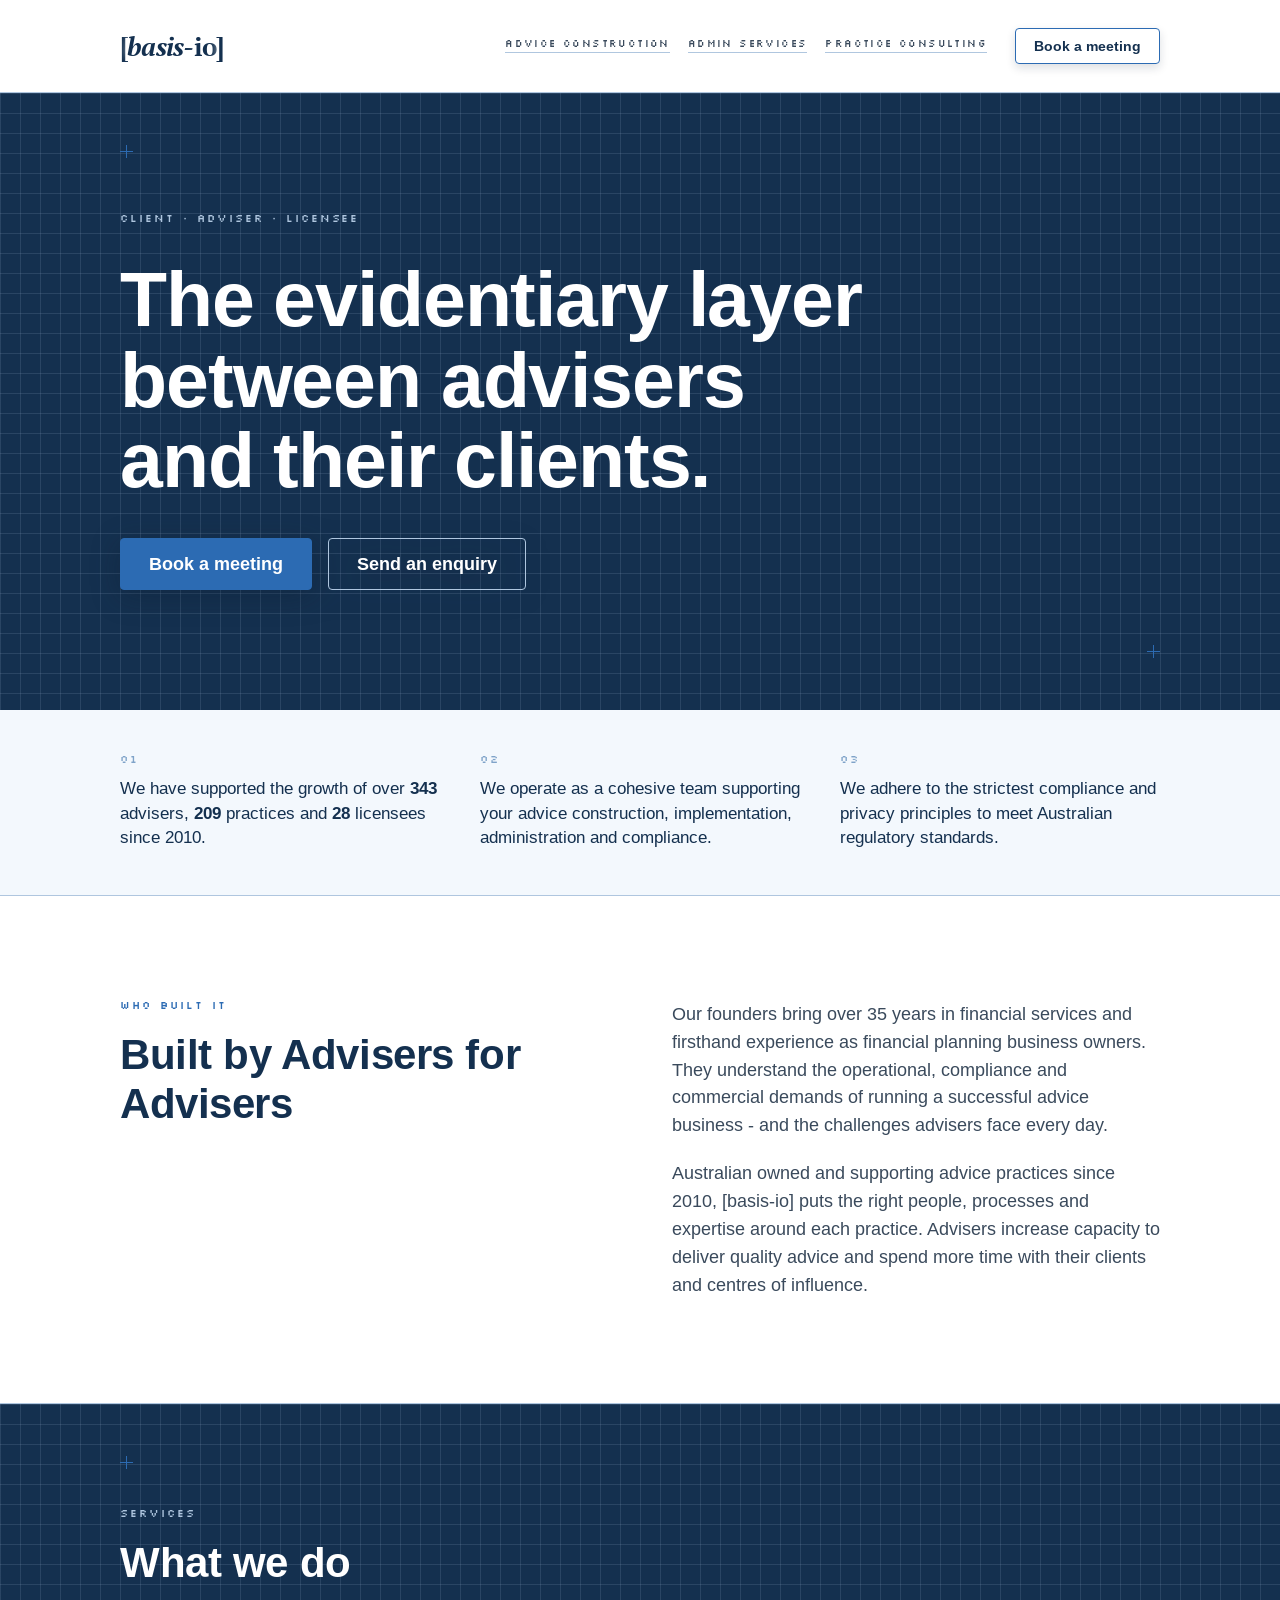
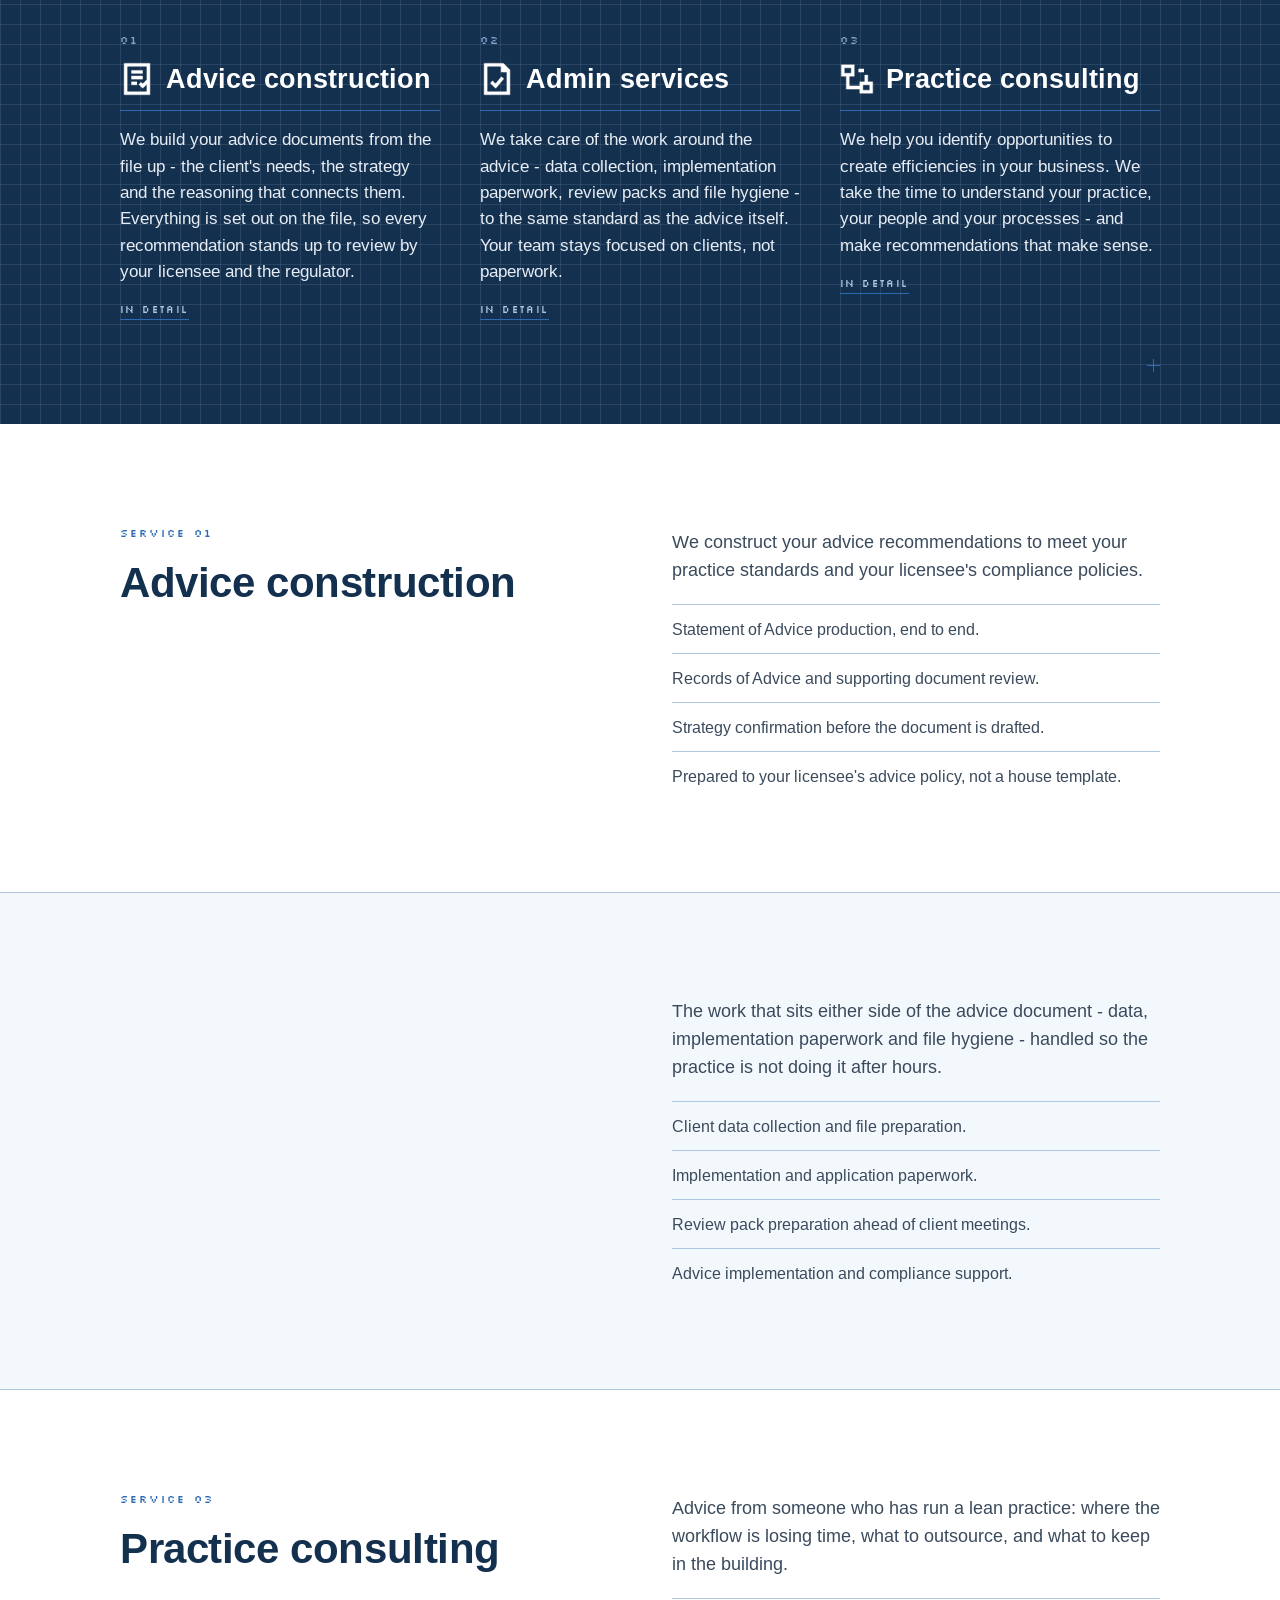
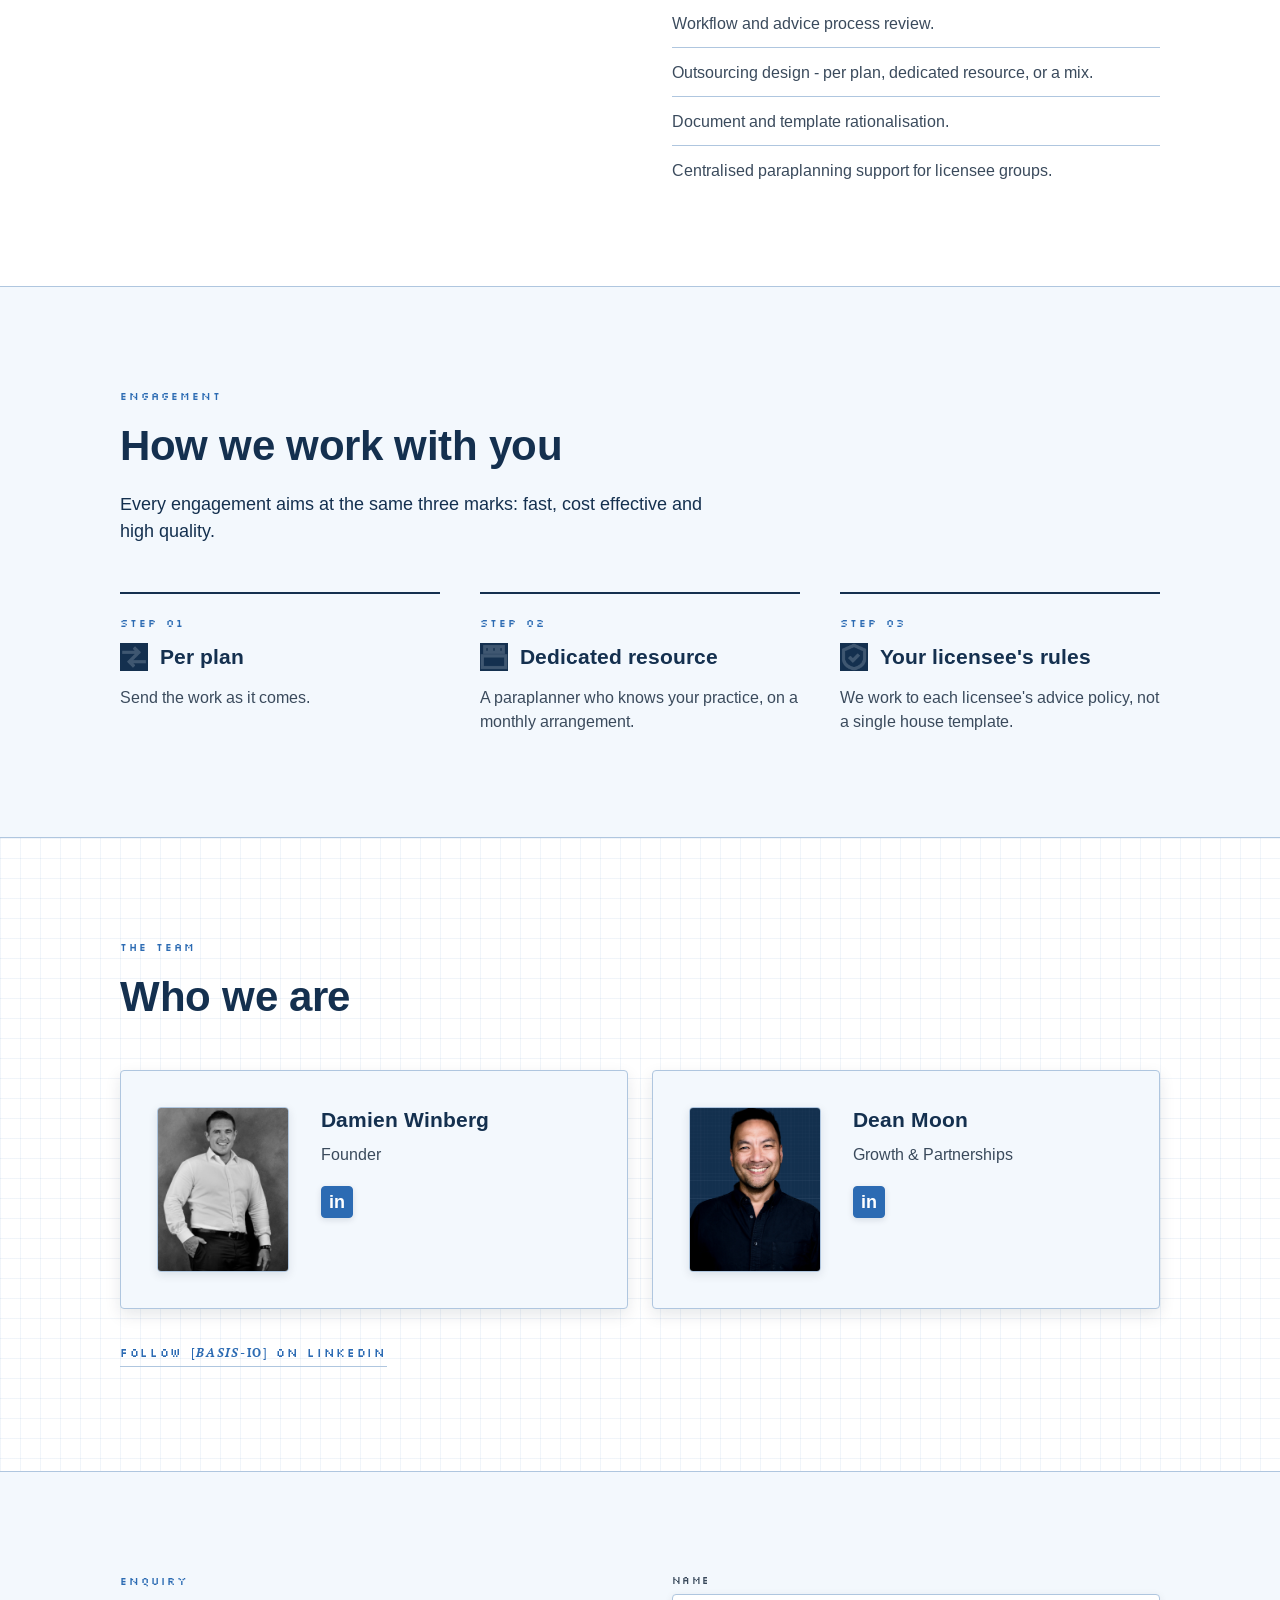
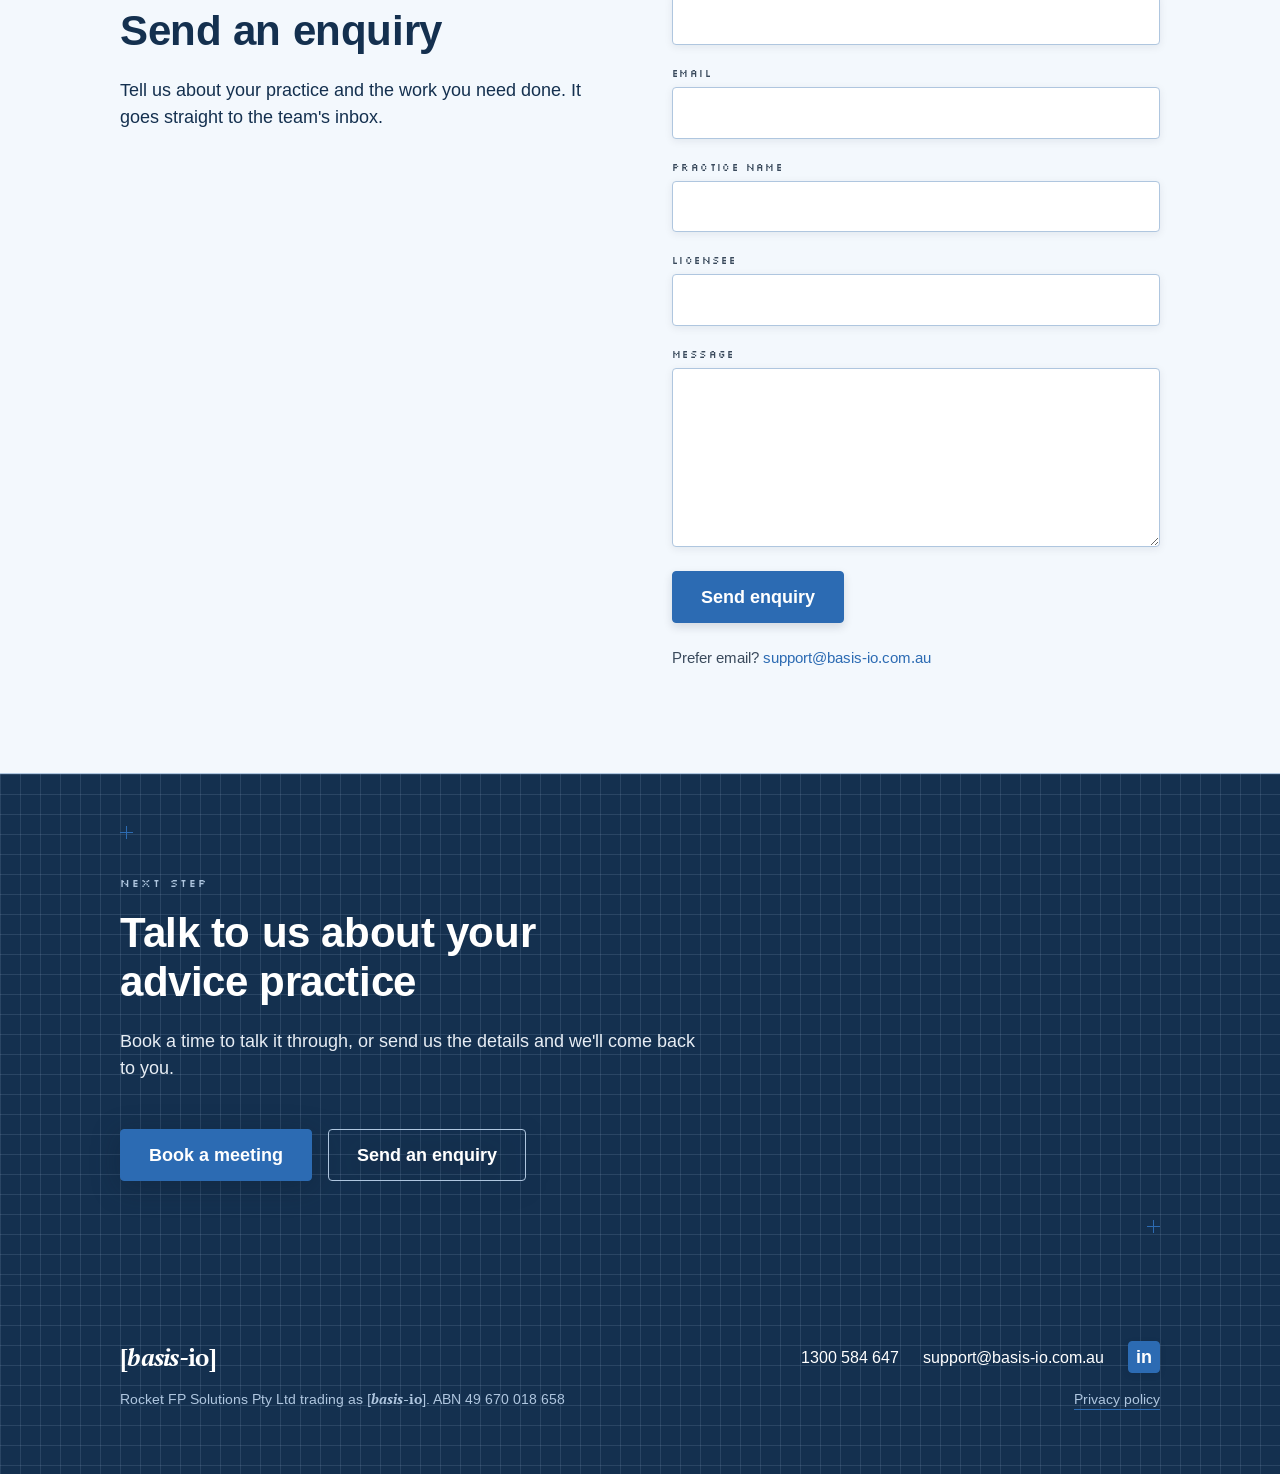
==== commit 8aa4ffeb: "Service 01 intro: client wording, reviewed; JSON-LD kept in step Co-Authored-By: Claude Fable 5 <nor" ====
--- a/index.html
+++ b/index.html
@@ -70,7 +70,7 @@
       "serviceType": "Paraplanning and Statement of Advice production",
       "provider": { "@id": "https://basis-io.com.au/#org" },
       "areaServed": "AU",
-      "description": "Statements of Advice built from the file up - the client's stated needs, the strategy, and the reasoning that connects the two."
+      "description": "Advice recommendations constructed to meet practice standards and licensee compliance policies."
     },
     {
       "@type": "Service",
@@ -194,7 +194,7 @@
         <h2 id="svc1-h">Advice construction</h2>
       </div>
       <div class="prose">
-        <p>Statements of Advice built from the file up - the client's stated needs, the strategy, and the reasoning that connects the two, documented so a licensee or a reviewer can follow it.</p>
+        <p>We construct your advice recommendations to meet your practice standards and your licensee's compliance policies.</p>
         <ul class="scope">
           <li>Statement of Advice production, end to end.</li>
           <li>Records of Advice and supporting document review.</li>
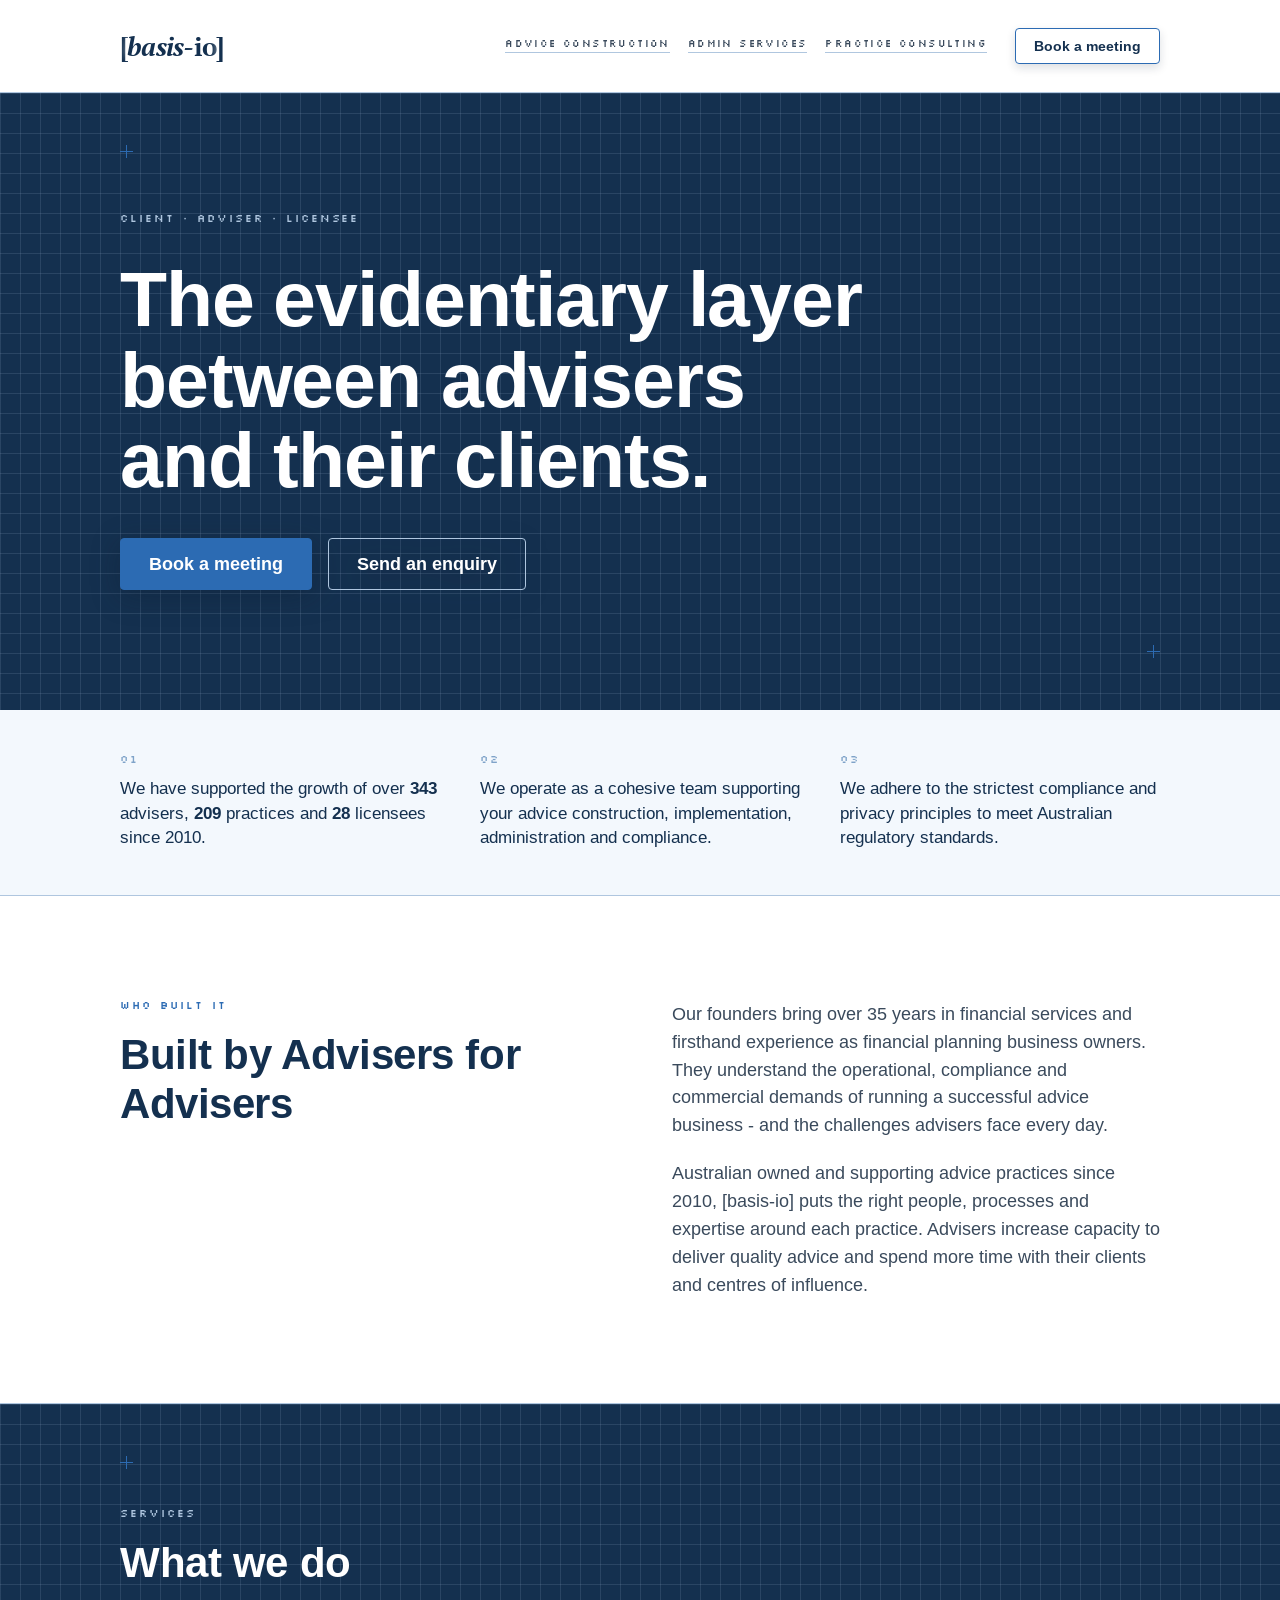
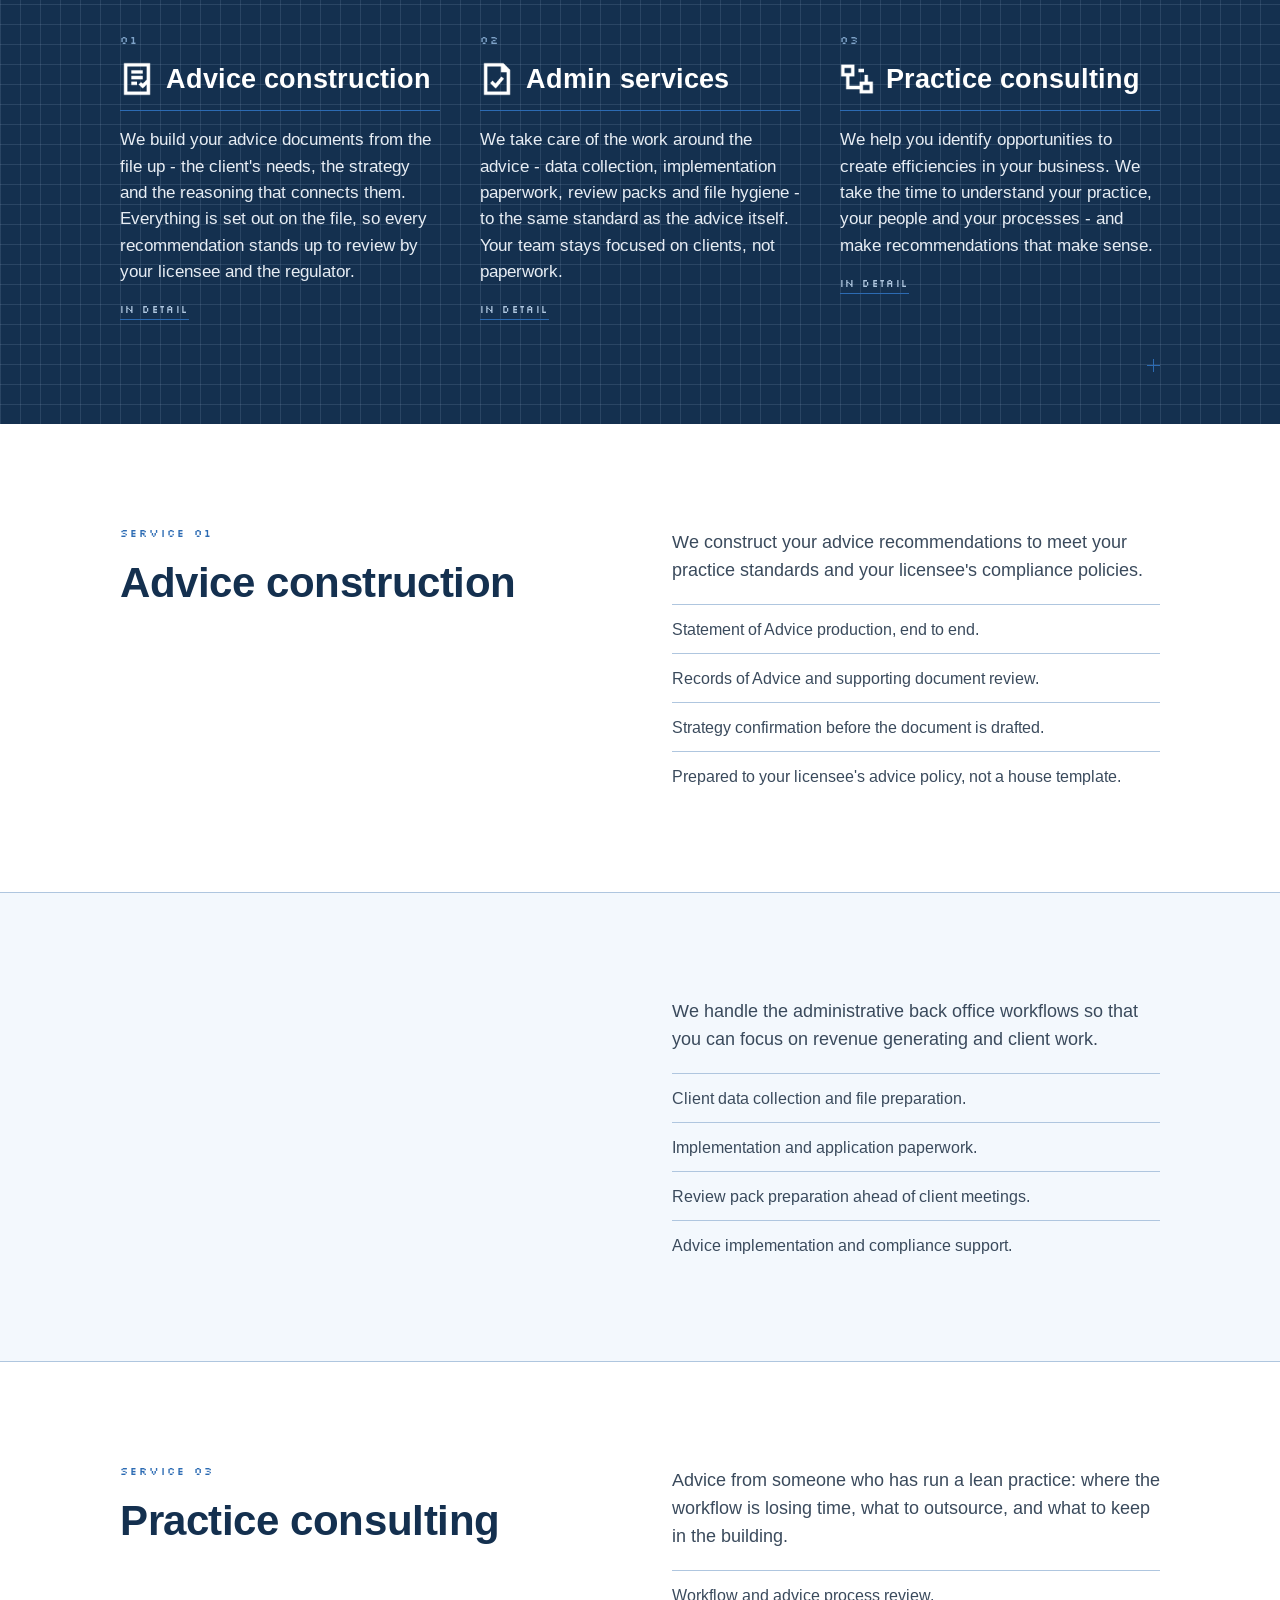
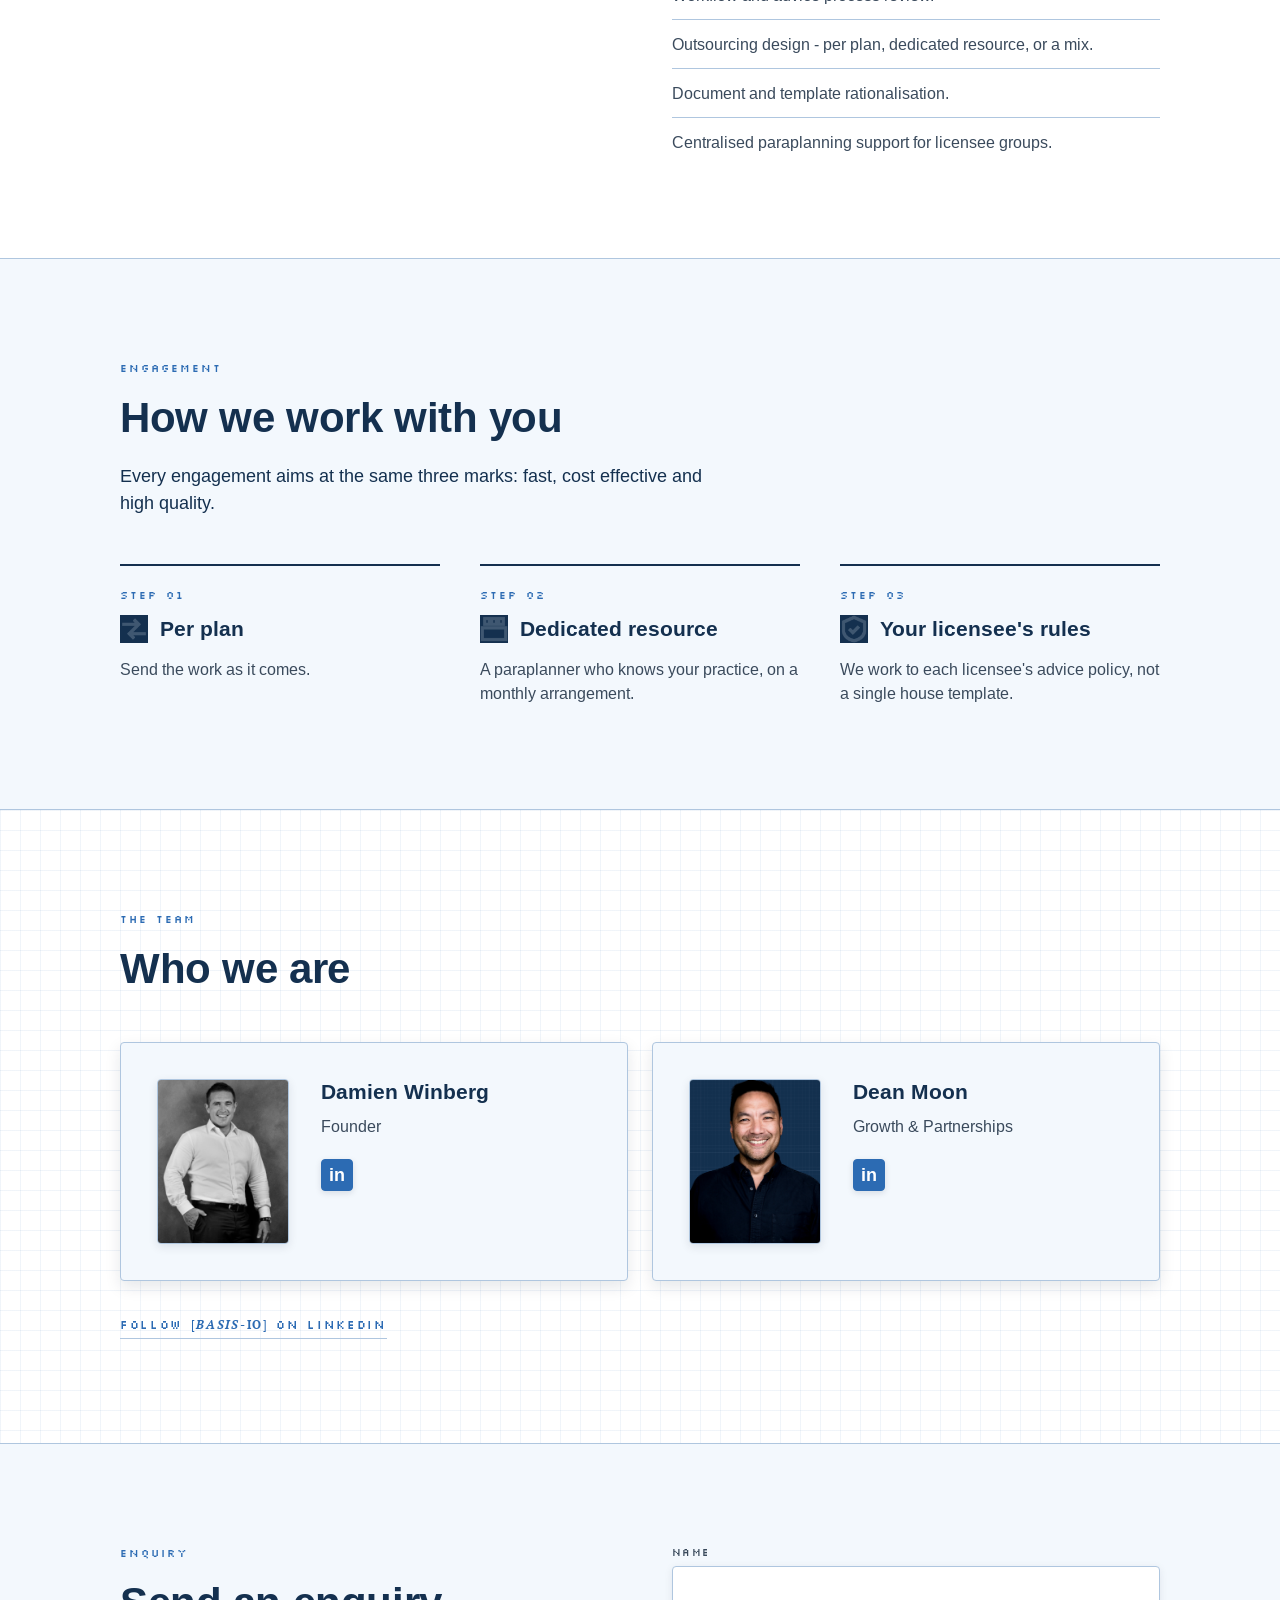
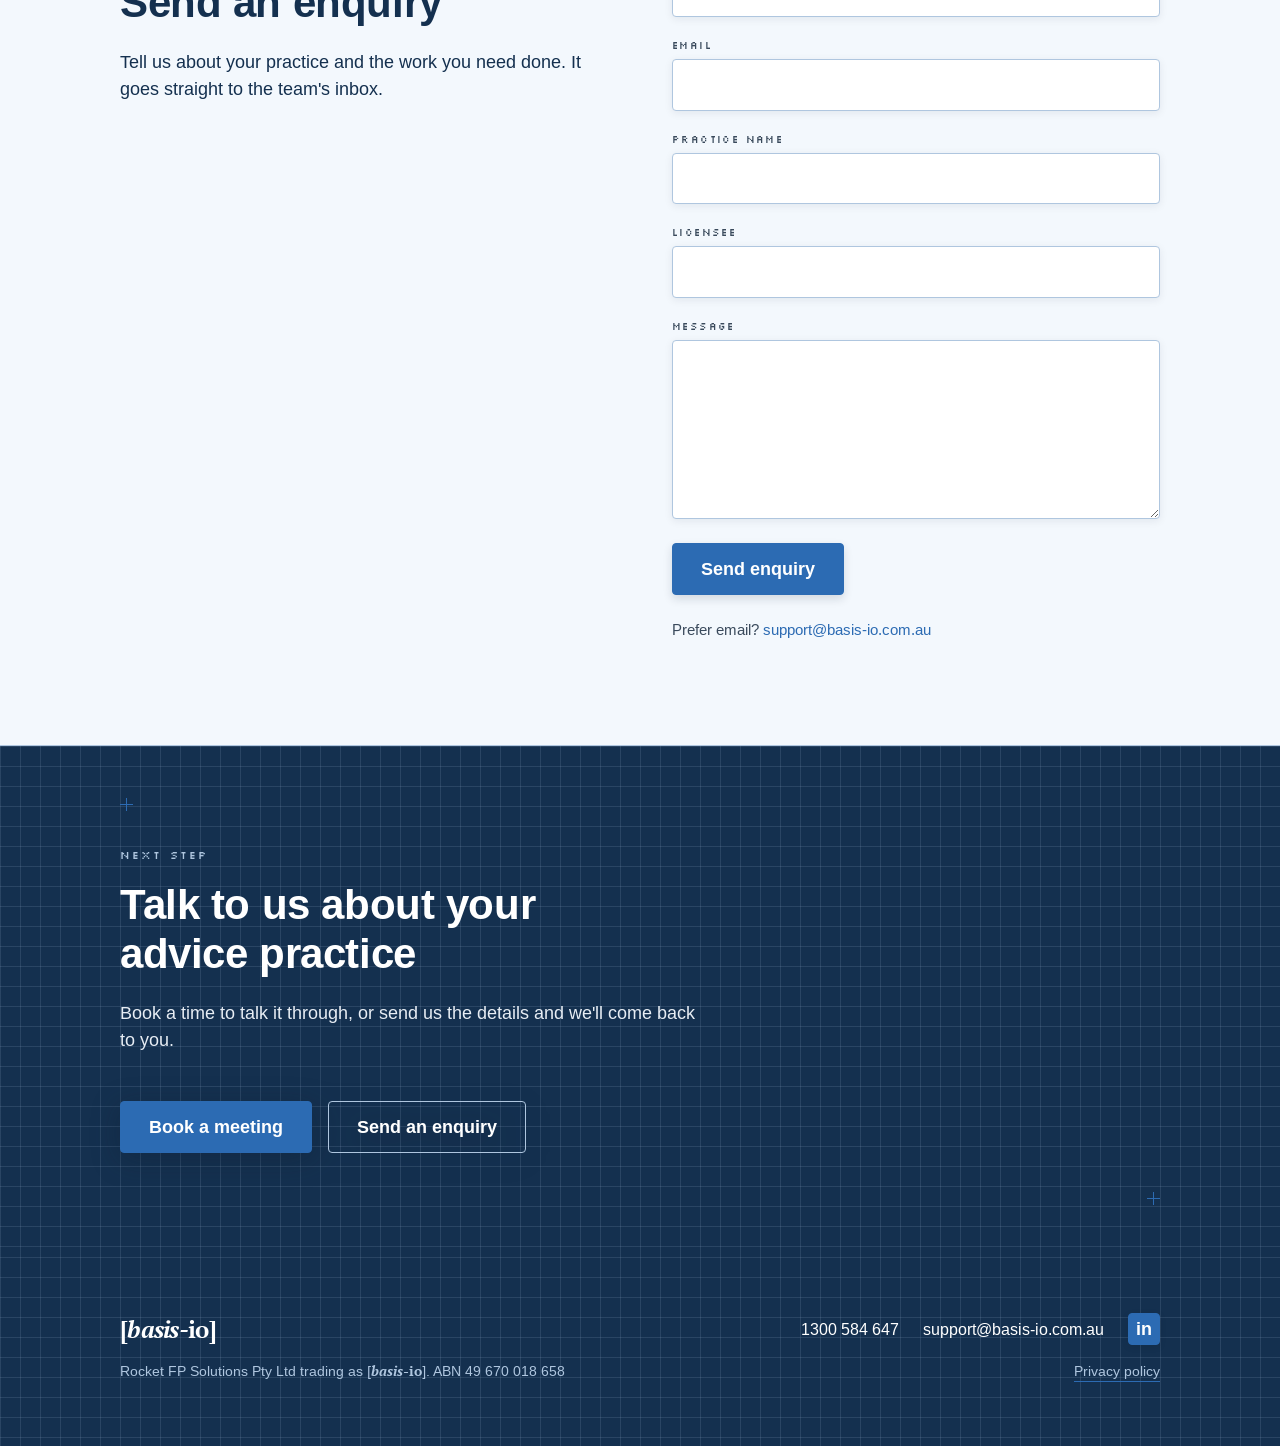
==== commit e883019d: "Service 02 intro: client wording Co-Authored-By: Claude Fable 5 <noreply@anthropic.com>" ====
--- a/index.html
+++ b/index.html
@@ -213,7 +213,7 @@
         <h2 id="svc2-h">Admin services</h2>
       </div>
       <div class="prose">
-        <p>The work that sits either side of the advice document - data, implementation paperwork and file hygiene - handled so the practice is not doing it after hours.</p>
+        <p>We handle the administrative back office workflows so that you can focus on revenue generating and client work.</p>
         <ul class="scope">
           <li>Client data collection and file preparation.</li>
           <li>Implementation and application paperwork.</li>
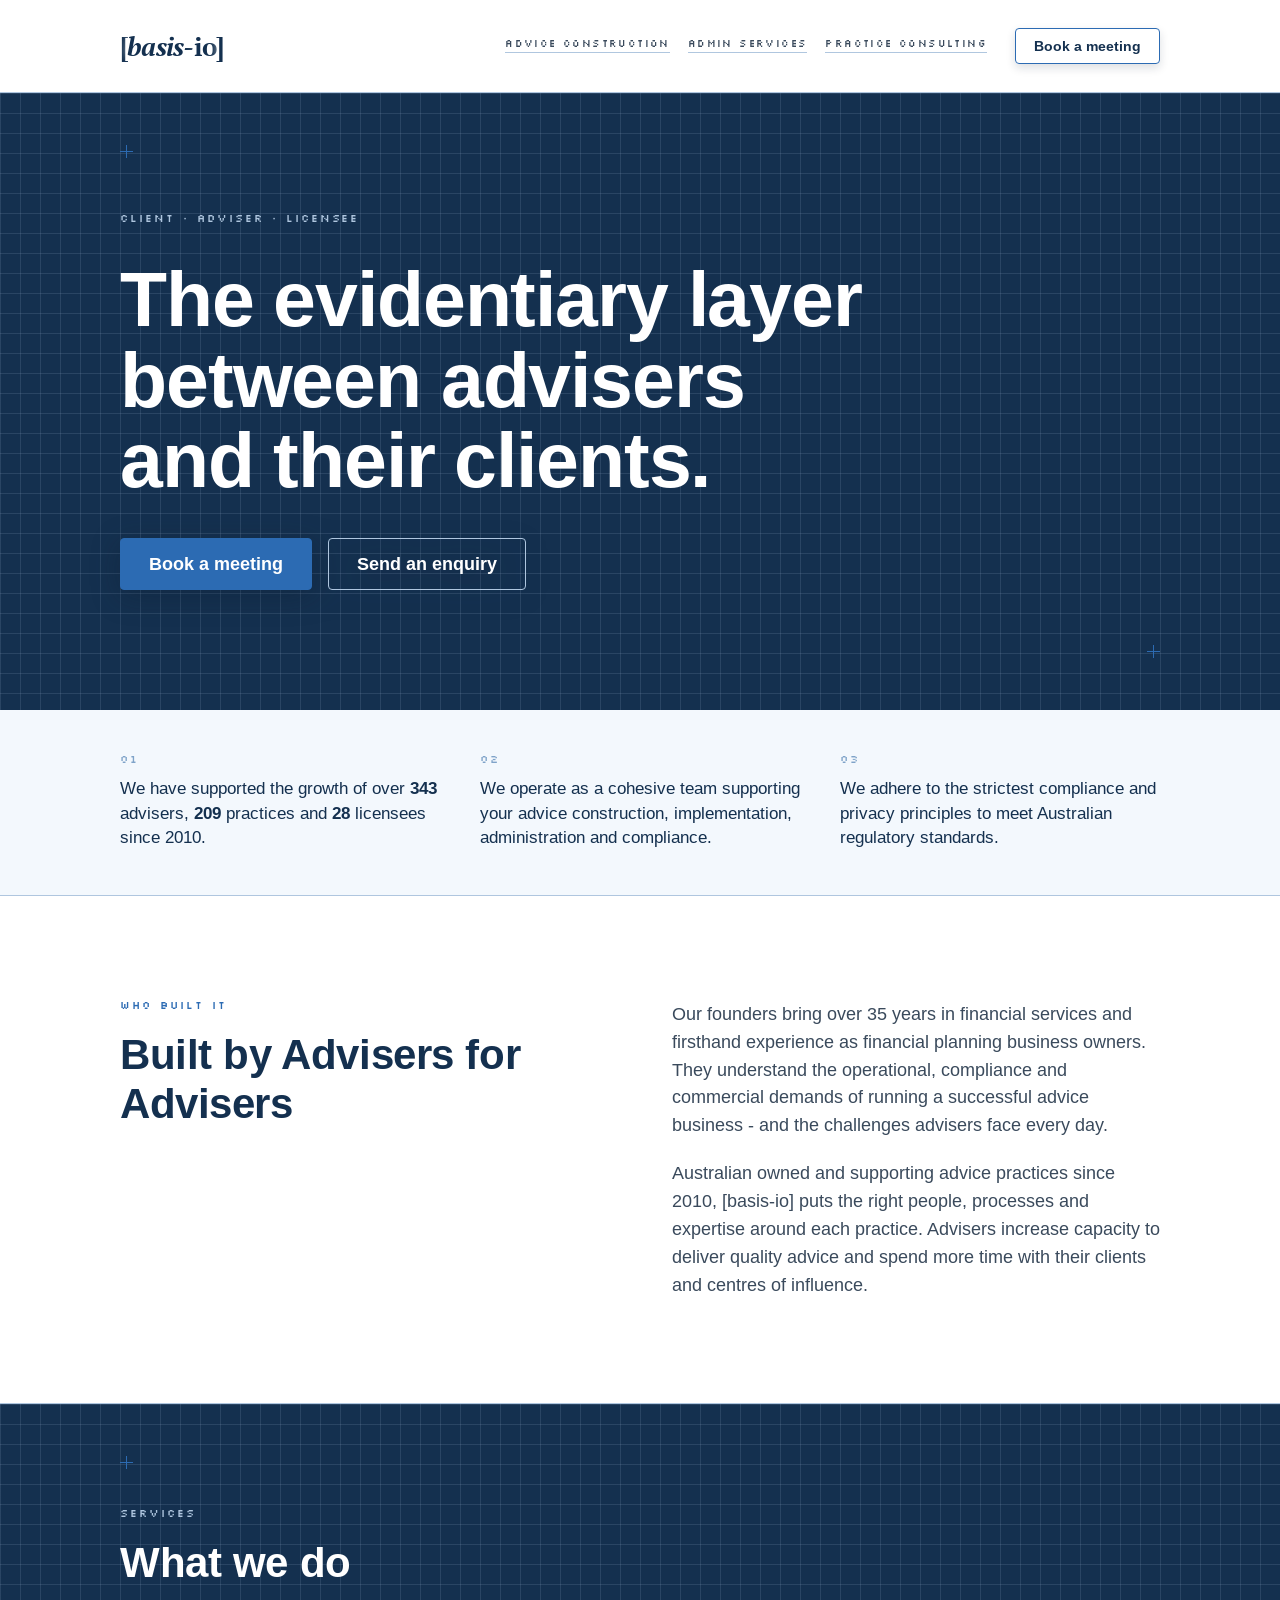
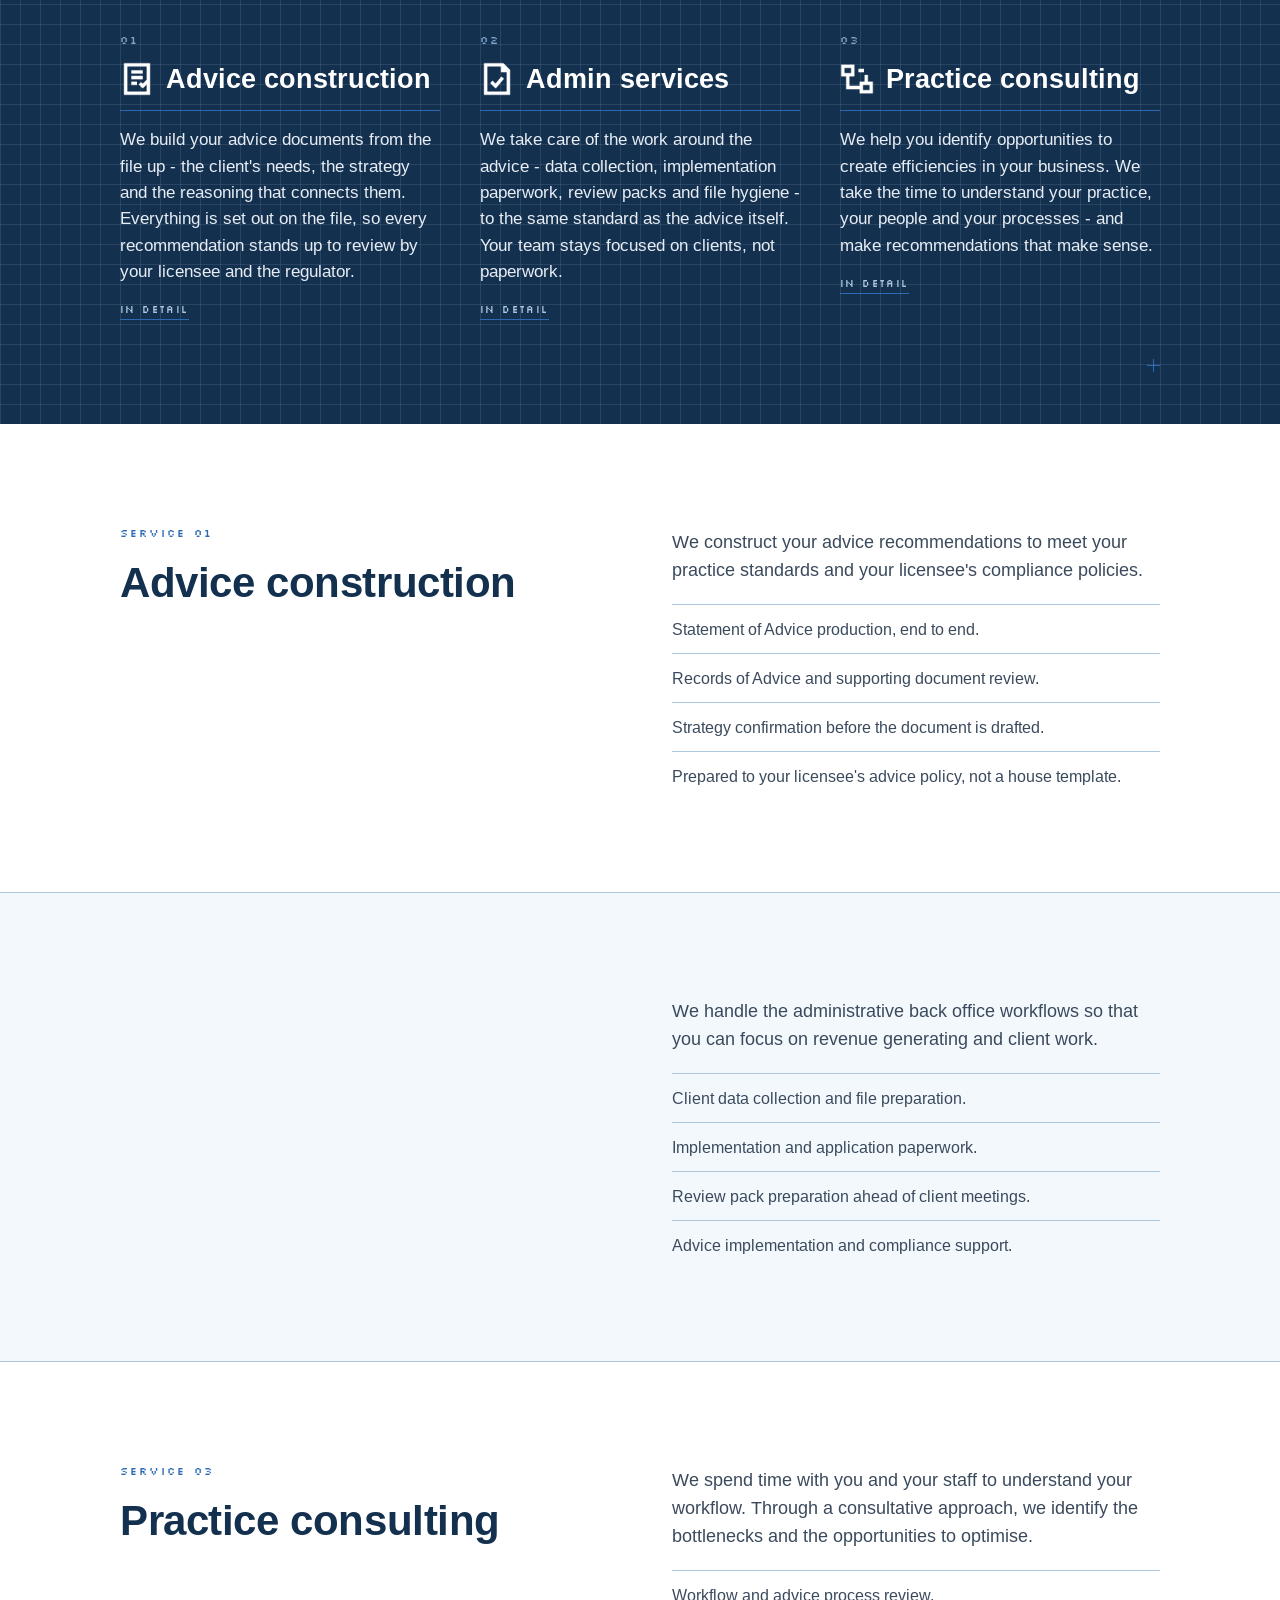
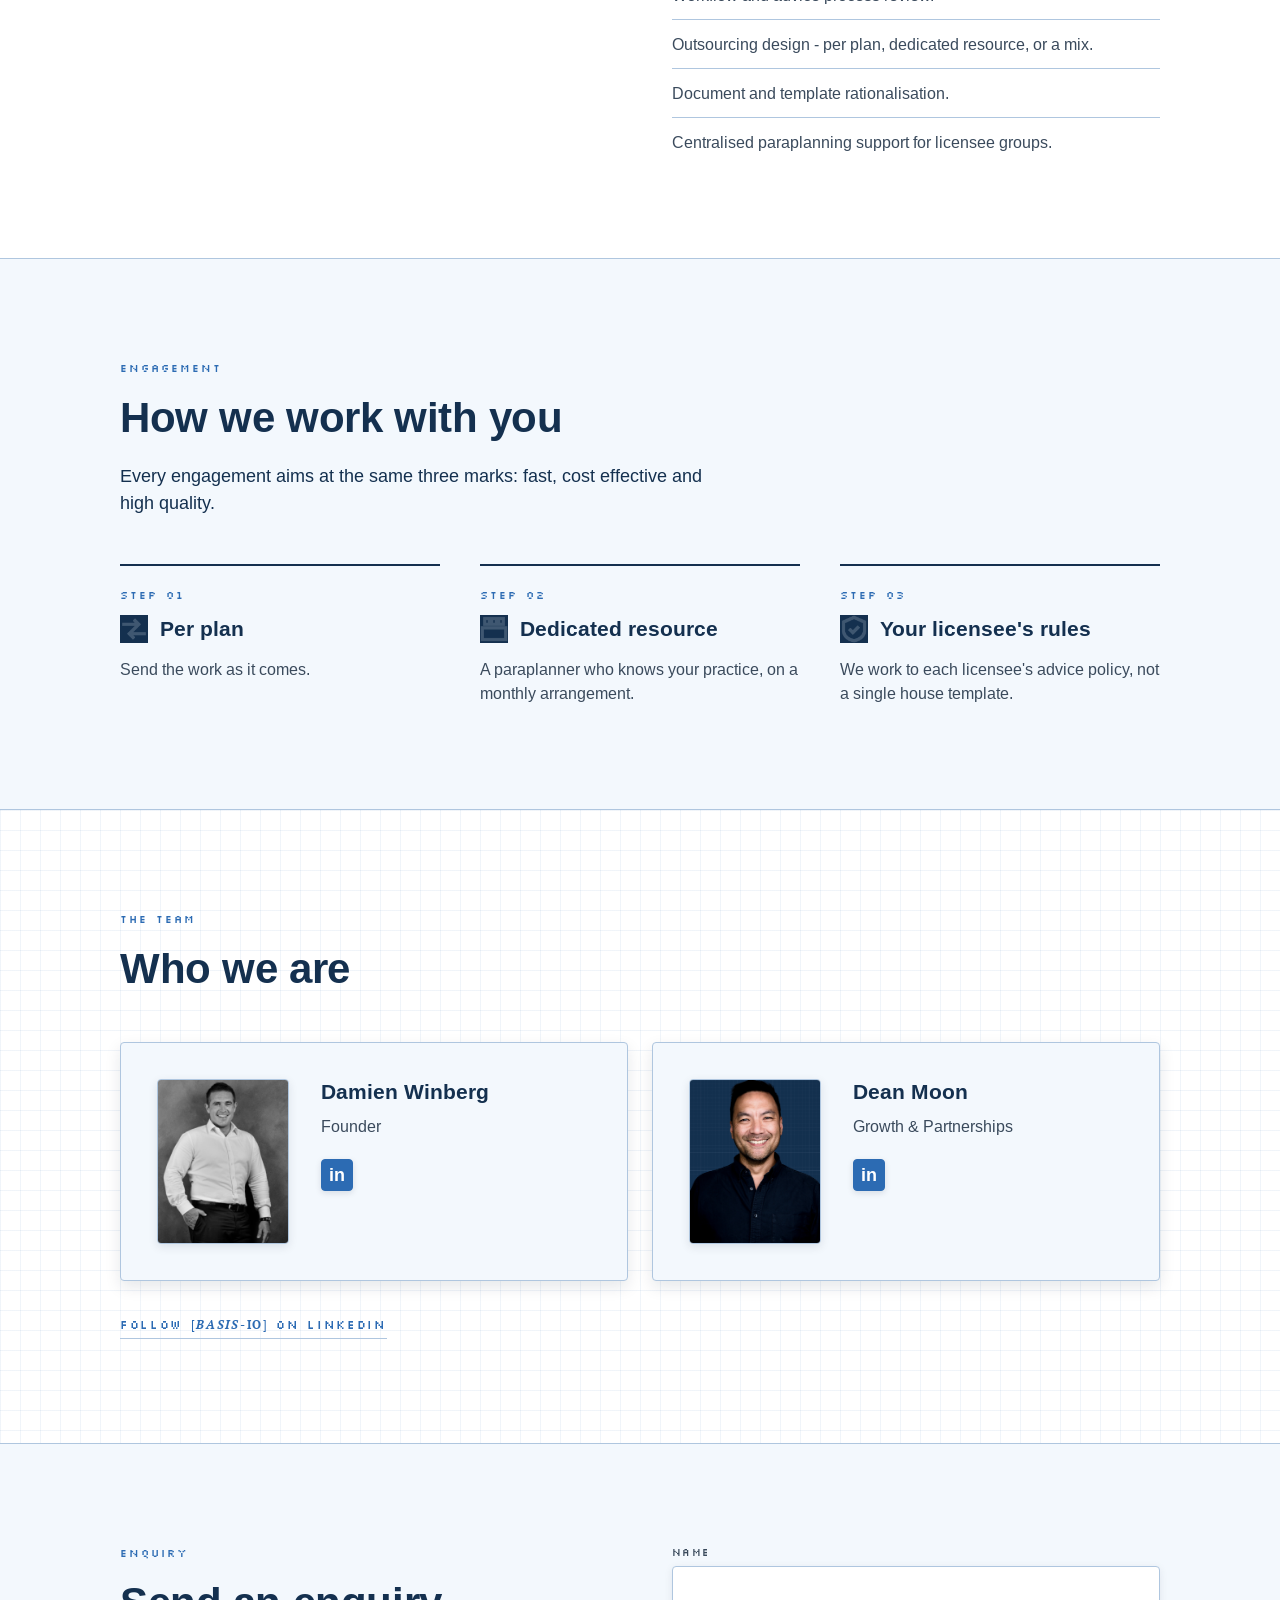
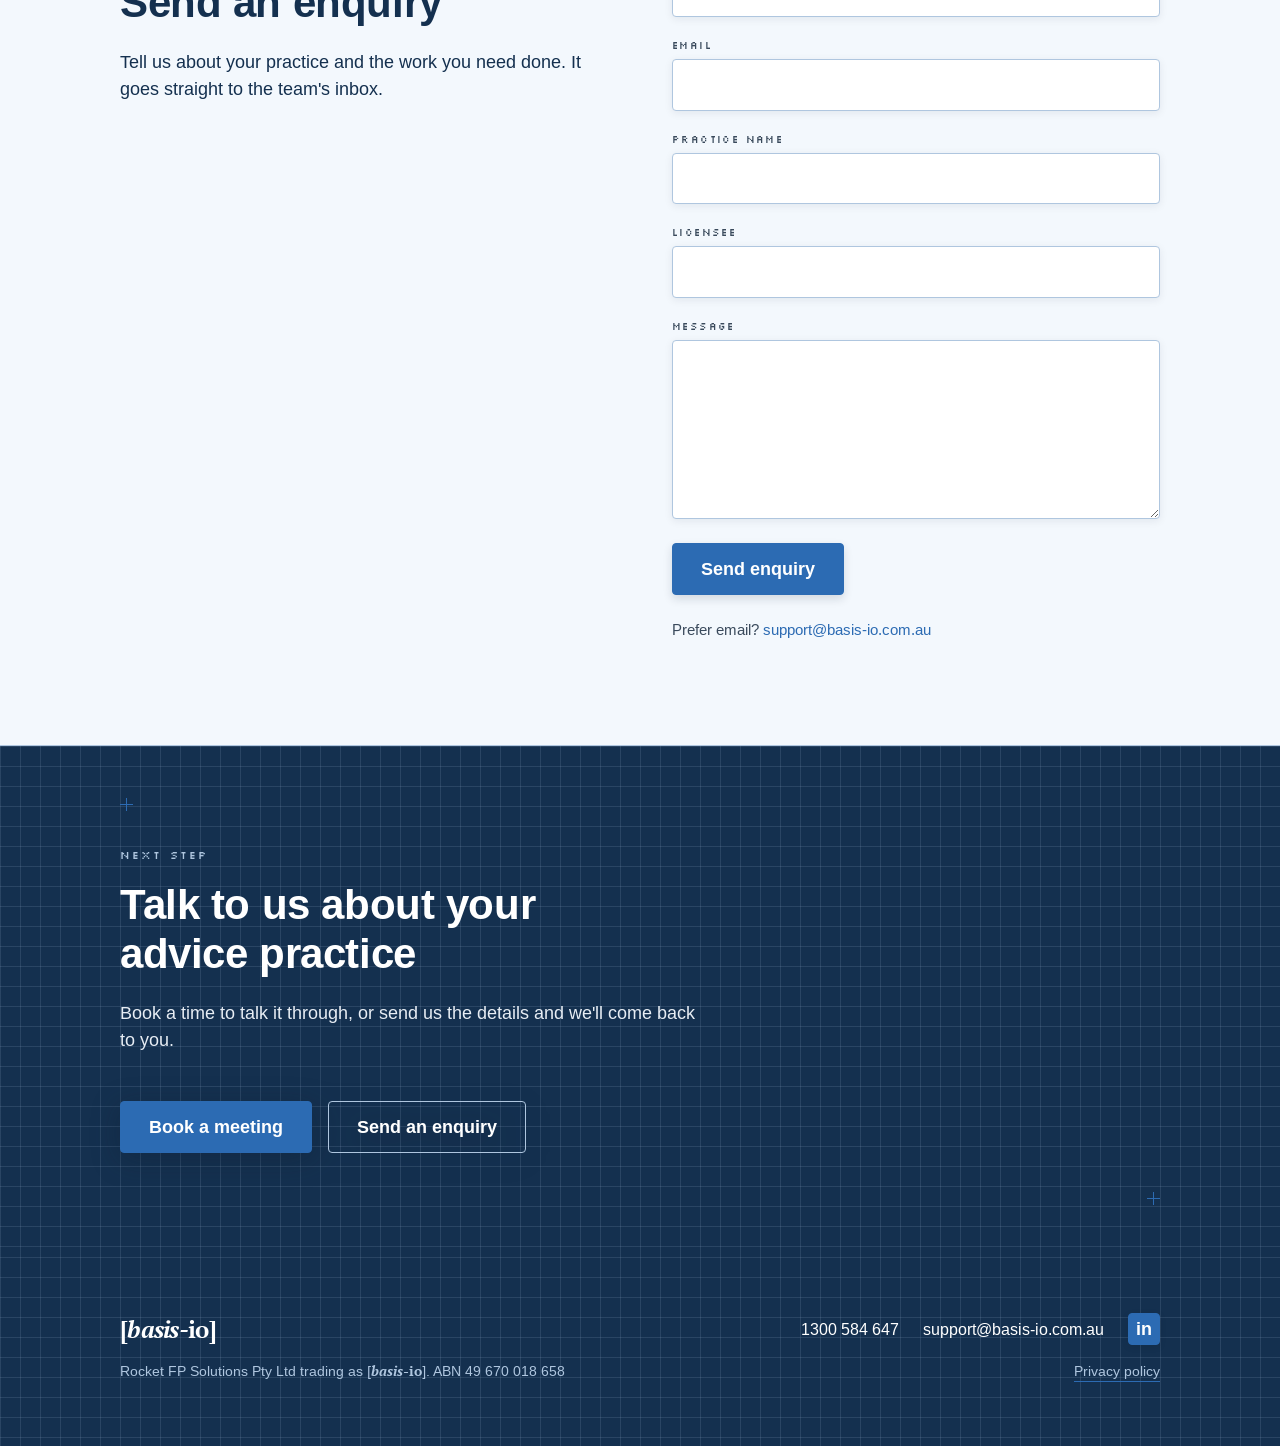
==== commit cfd385a6: "Service 03 intro: consultative workflow copy, edited from client draft Co-Authored-By: Claude Fable " ====
--- a/index.html
+++ b/index.html
@@ -232,7 +232,7 @@
         <h2 id="svc3-h">Practice consulting</h2>
       </div>
       <div class="prose">
-        <p>Advice from someone who has run a lean practice: where the workflow is losing time, what to outsource, and what to keep in the building.</p>
+        <p>We spend time with you and your staff to understand your workflow. Through a consultative approach, we identify the bottlenecks and the opportunities to optimise.</p>
         <ul class="scope">
           <li>Workflow and advice process review.</li>
           <li>Outsourcing design - per plan, dedicated resource, or a mix.</li>
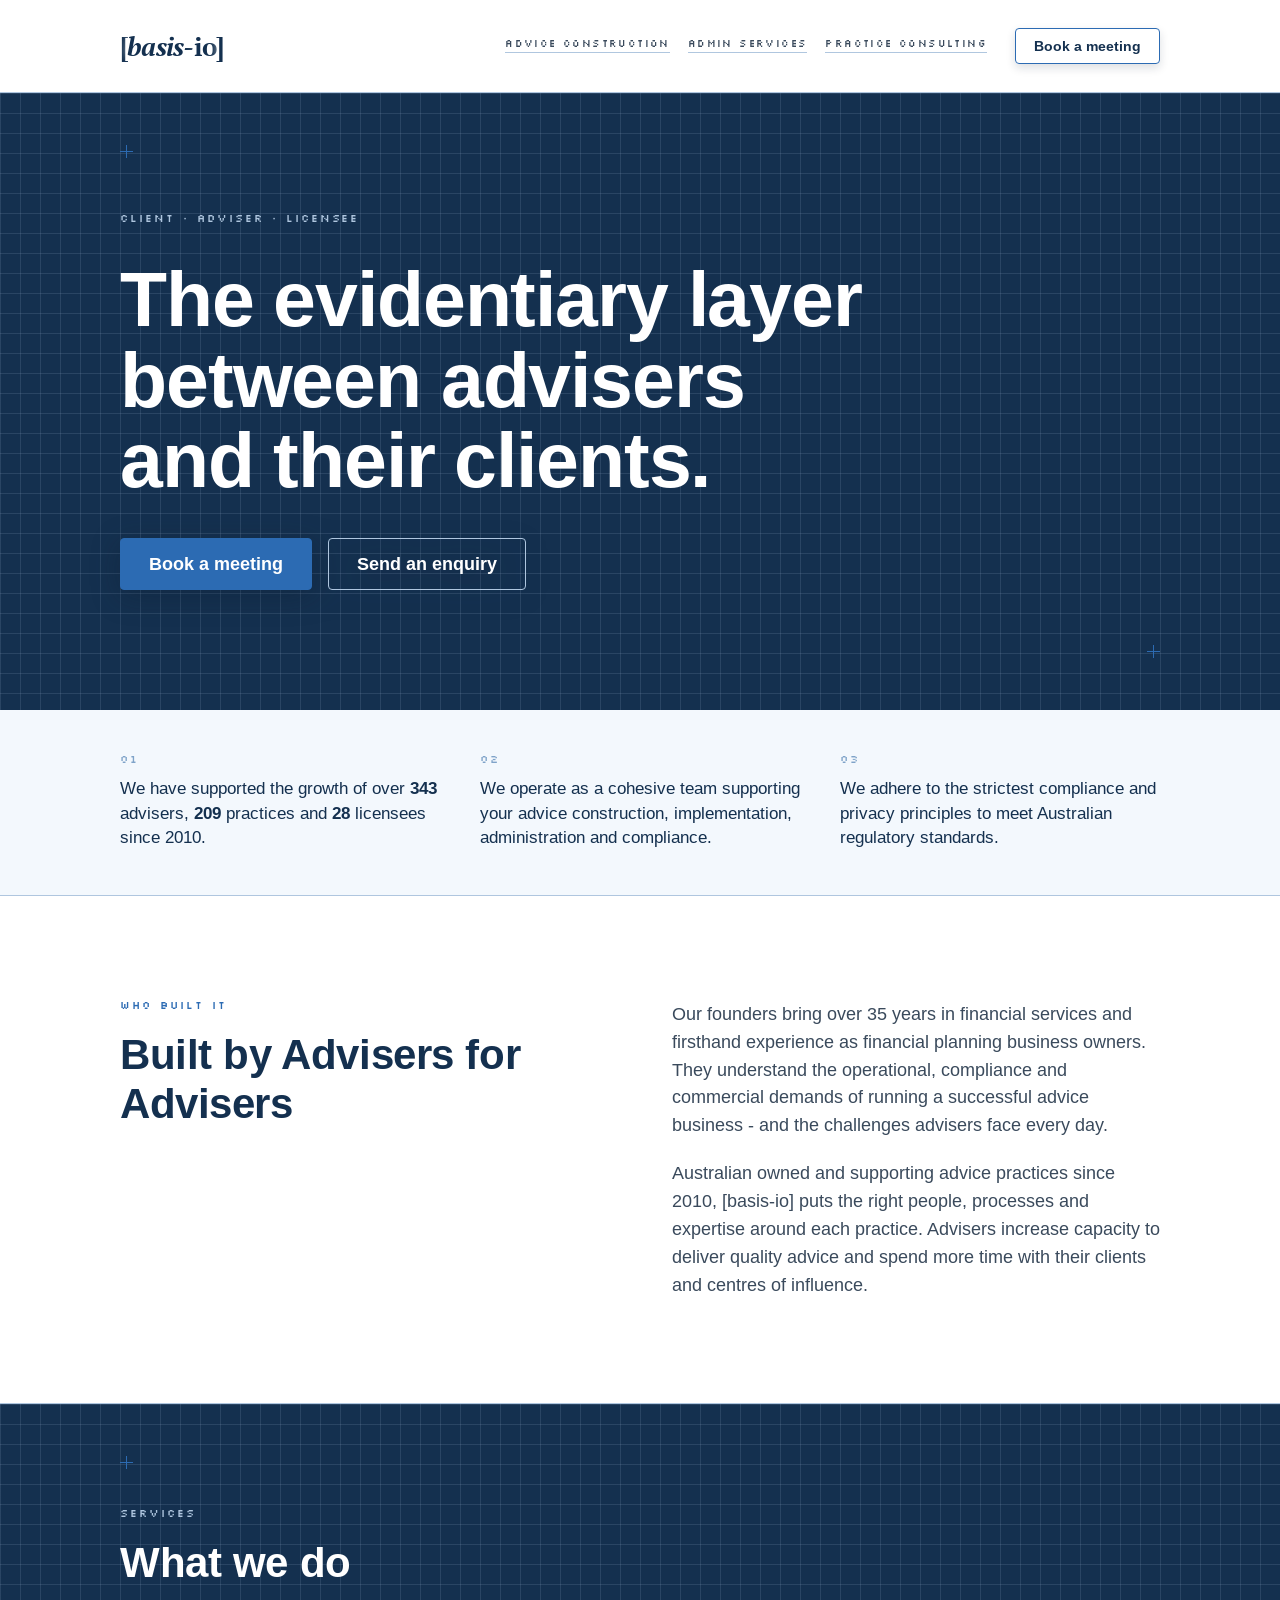
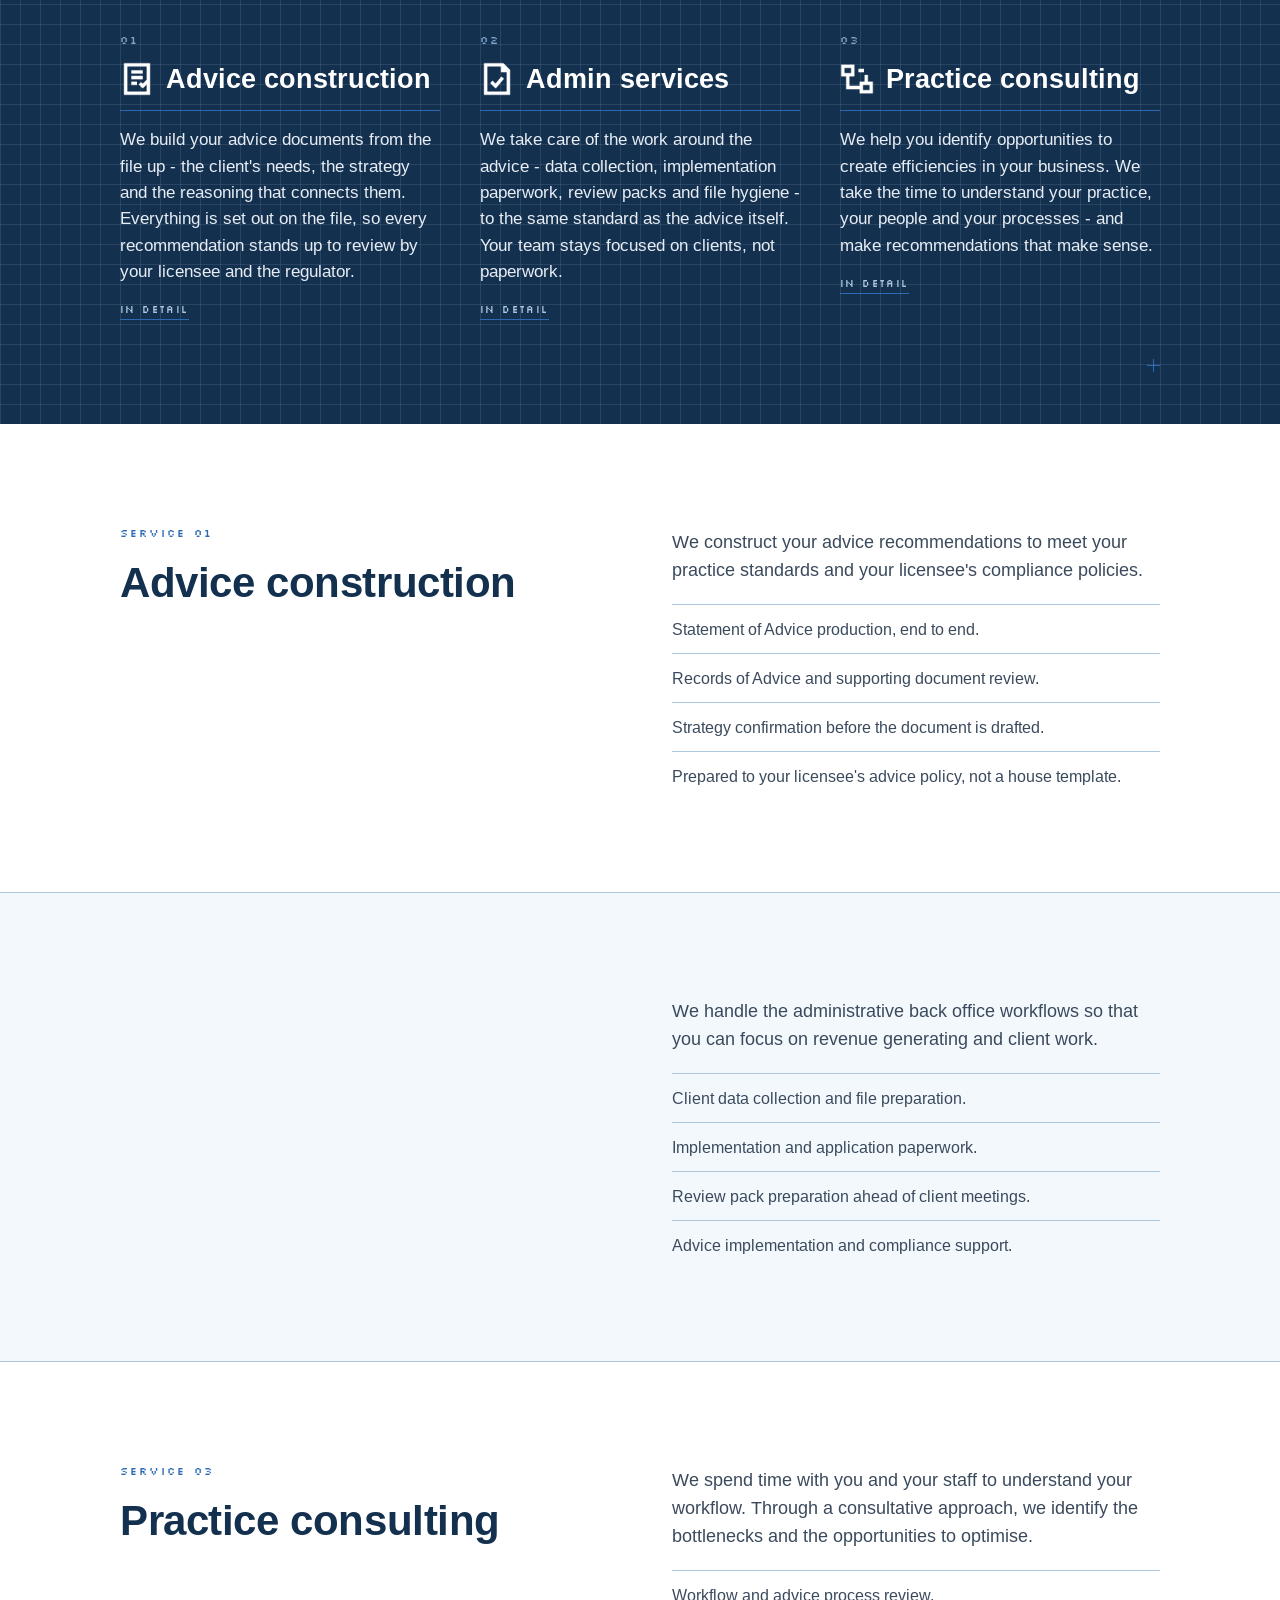
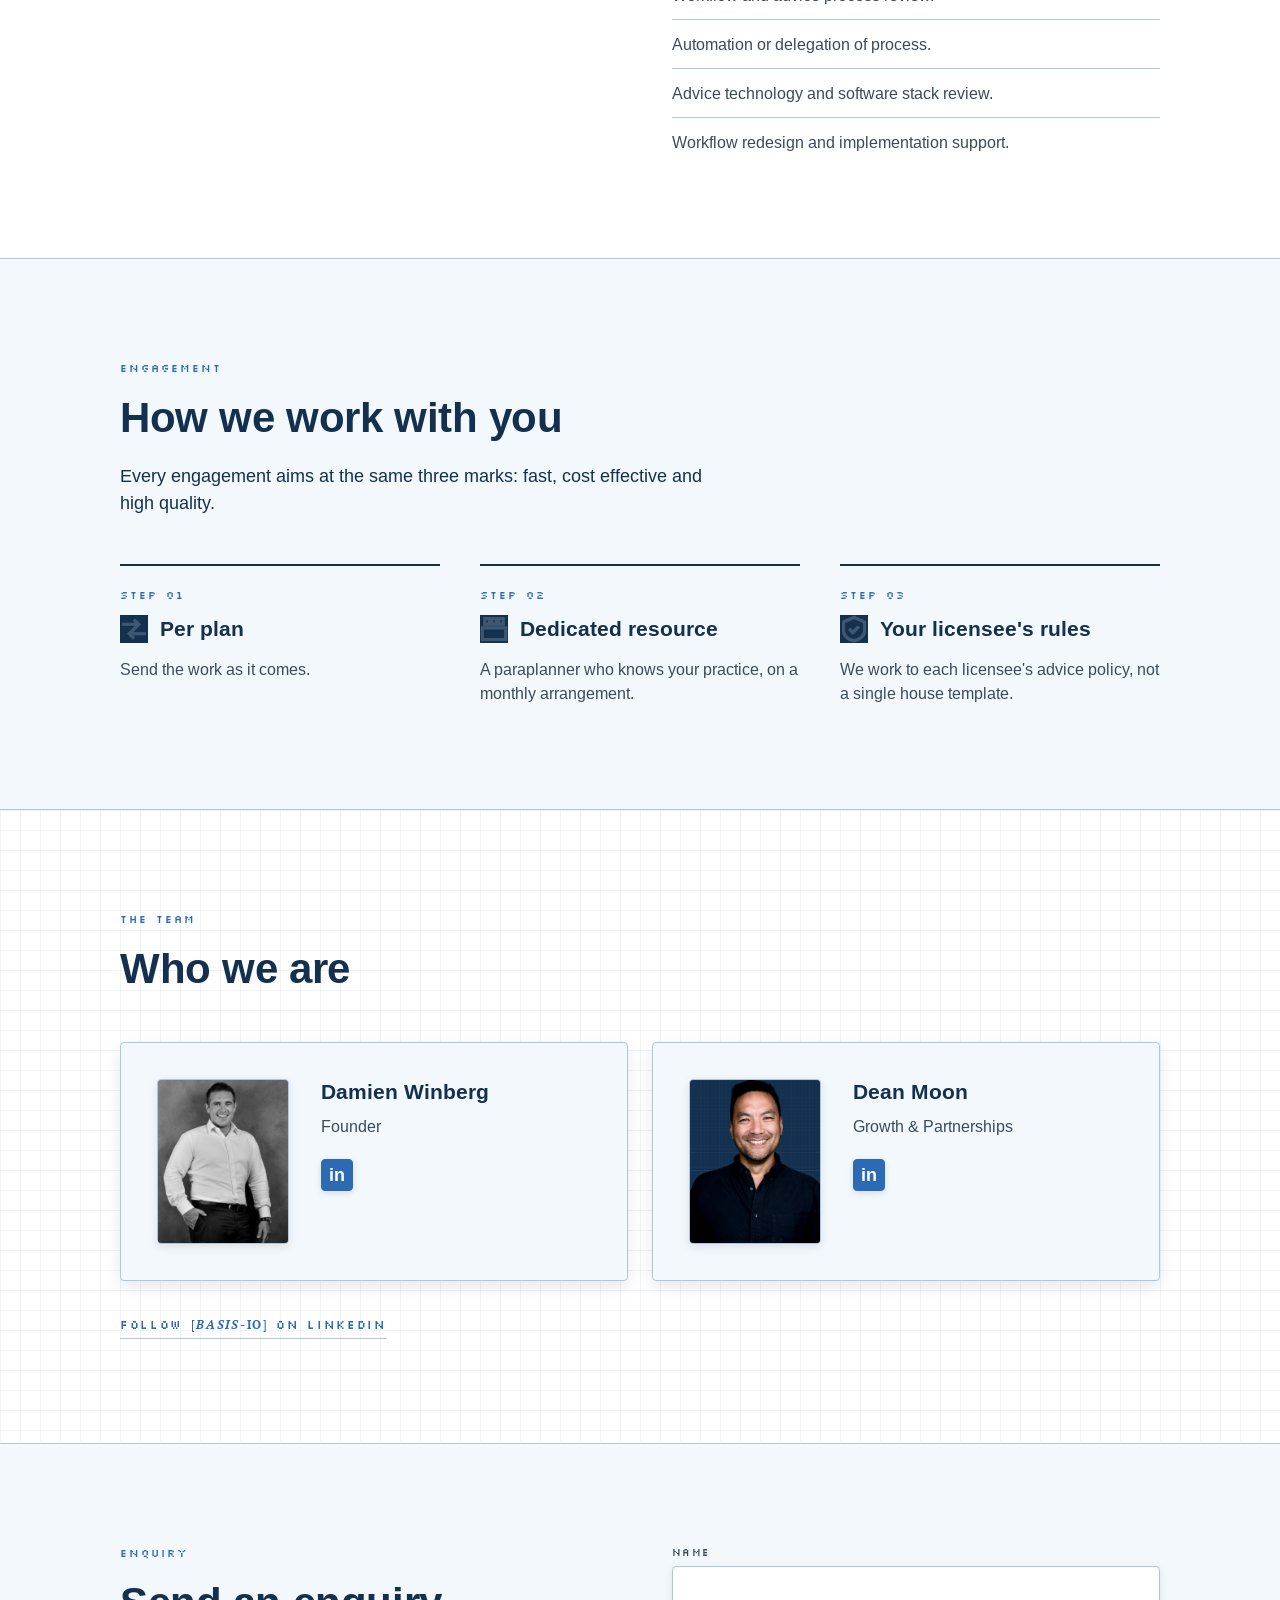
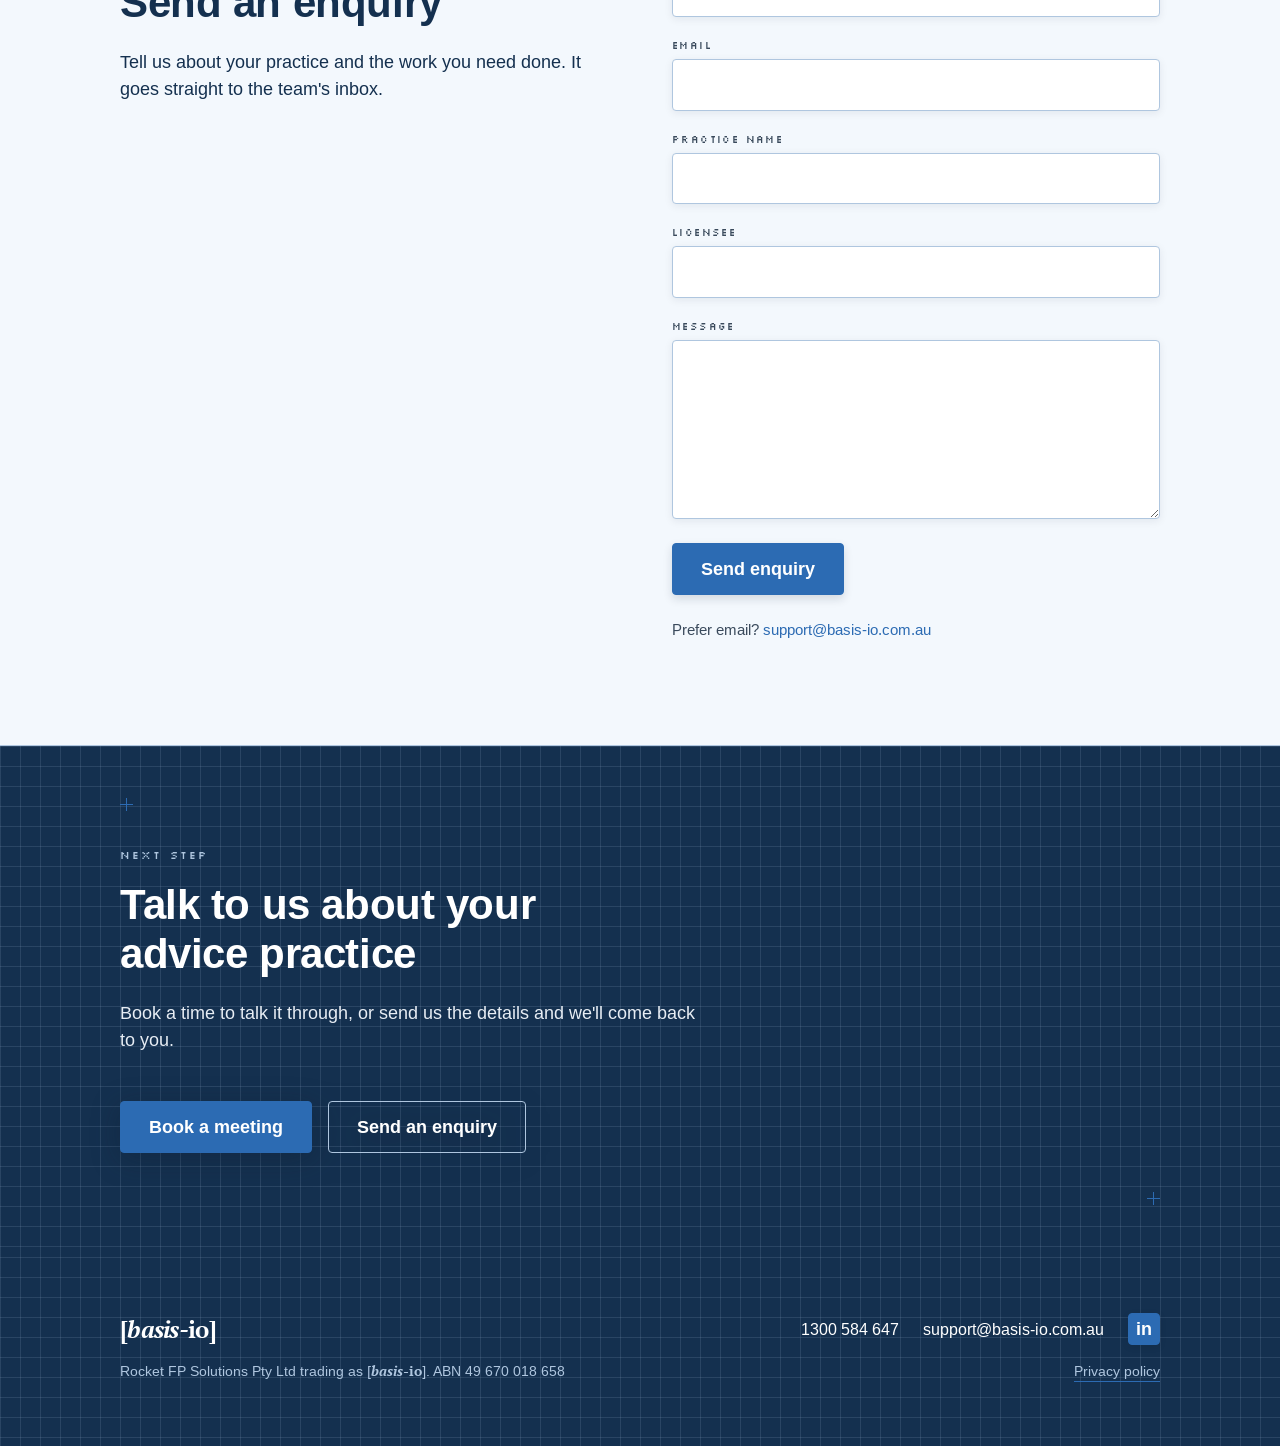
==== commit be0b34b5: "Practice consulting scope: workflow and technology focus Co-Authored-By: Claude Fable 5 <noreply@ant" ====
--- a/index.html
+++ b/index.html
@@ -235,9 +235,9 @@
         <p>We spend time with you and your staff to understand your workflow. Through a consultative approach, we identify the bottlenecks and the opportunities to optimise.</p>
         <ul class="scope">
           <li>Workflow and advice process review.</li>
-          <li>Outsourcing design - per plan, dedicated resource, or a mix.</li>
-          <li>Document and template rationalisation.</li>
-          <li>Centralised paraplanning support for licensee groups.</li>
+          <li>Automation or delegation of process.</li>
+          <li>Advice technology and software stack review.</li>
+          <li>Workflow redesign and implementation support.</li>
         </ul>
       </div>
     </div>
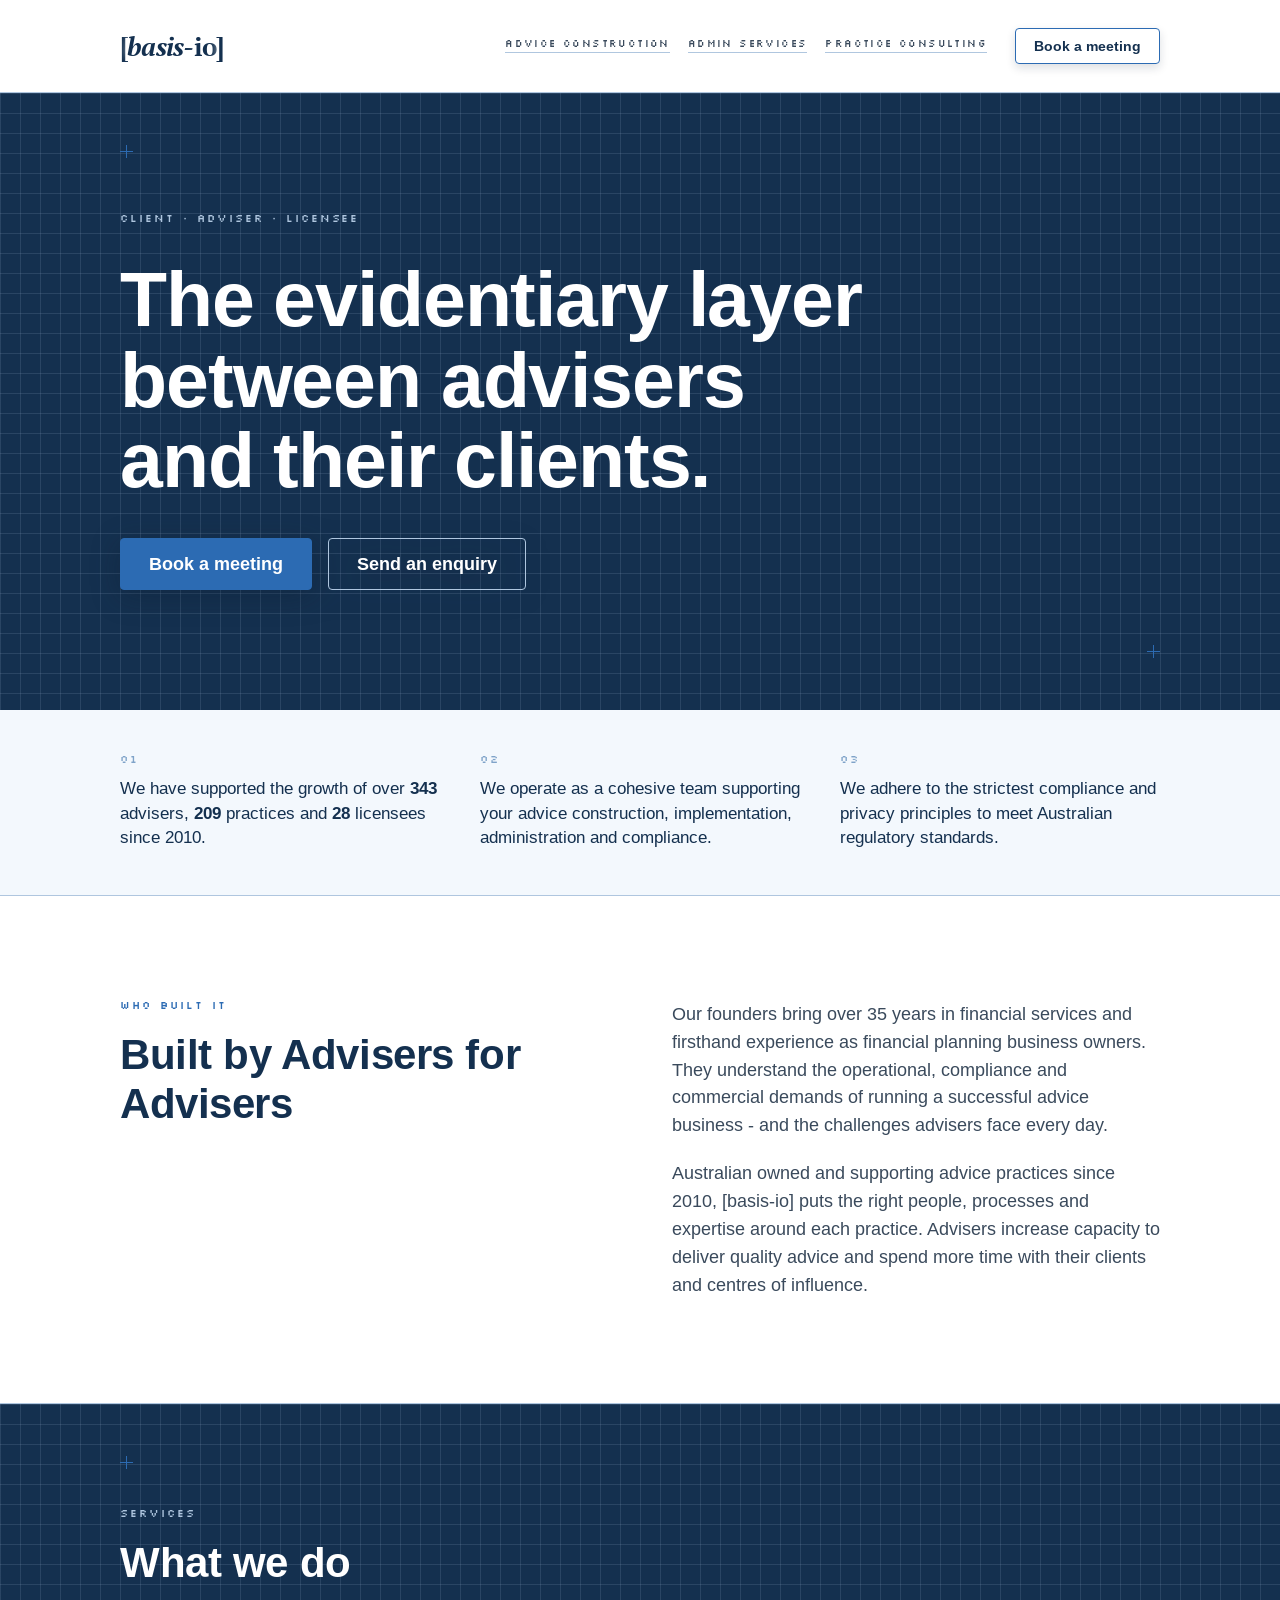
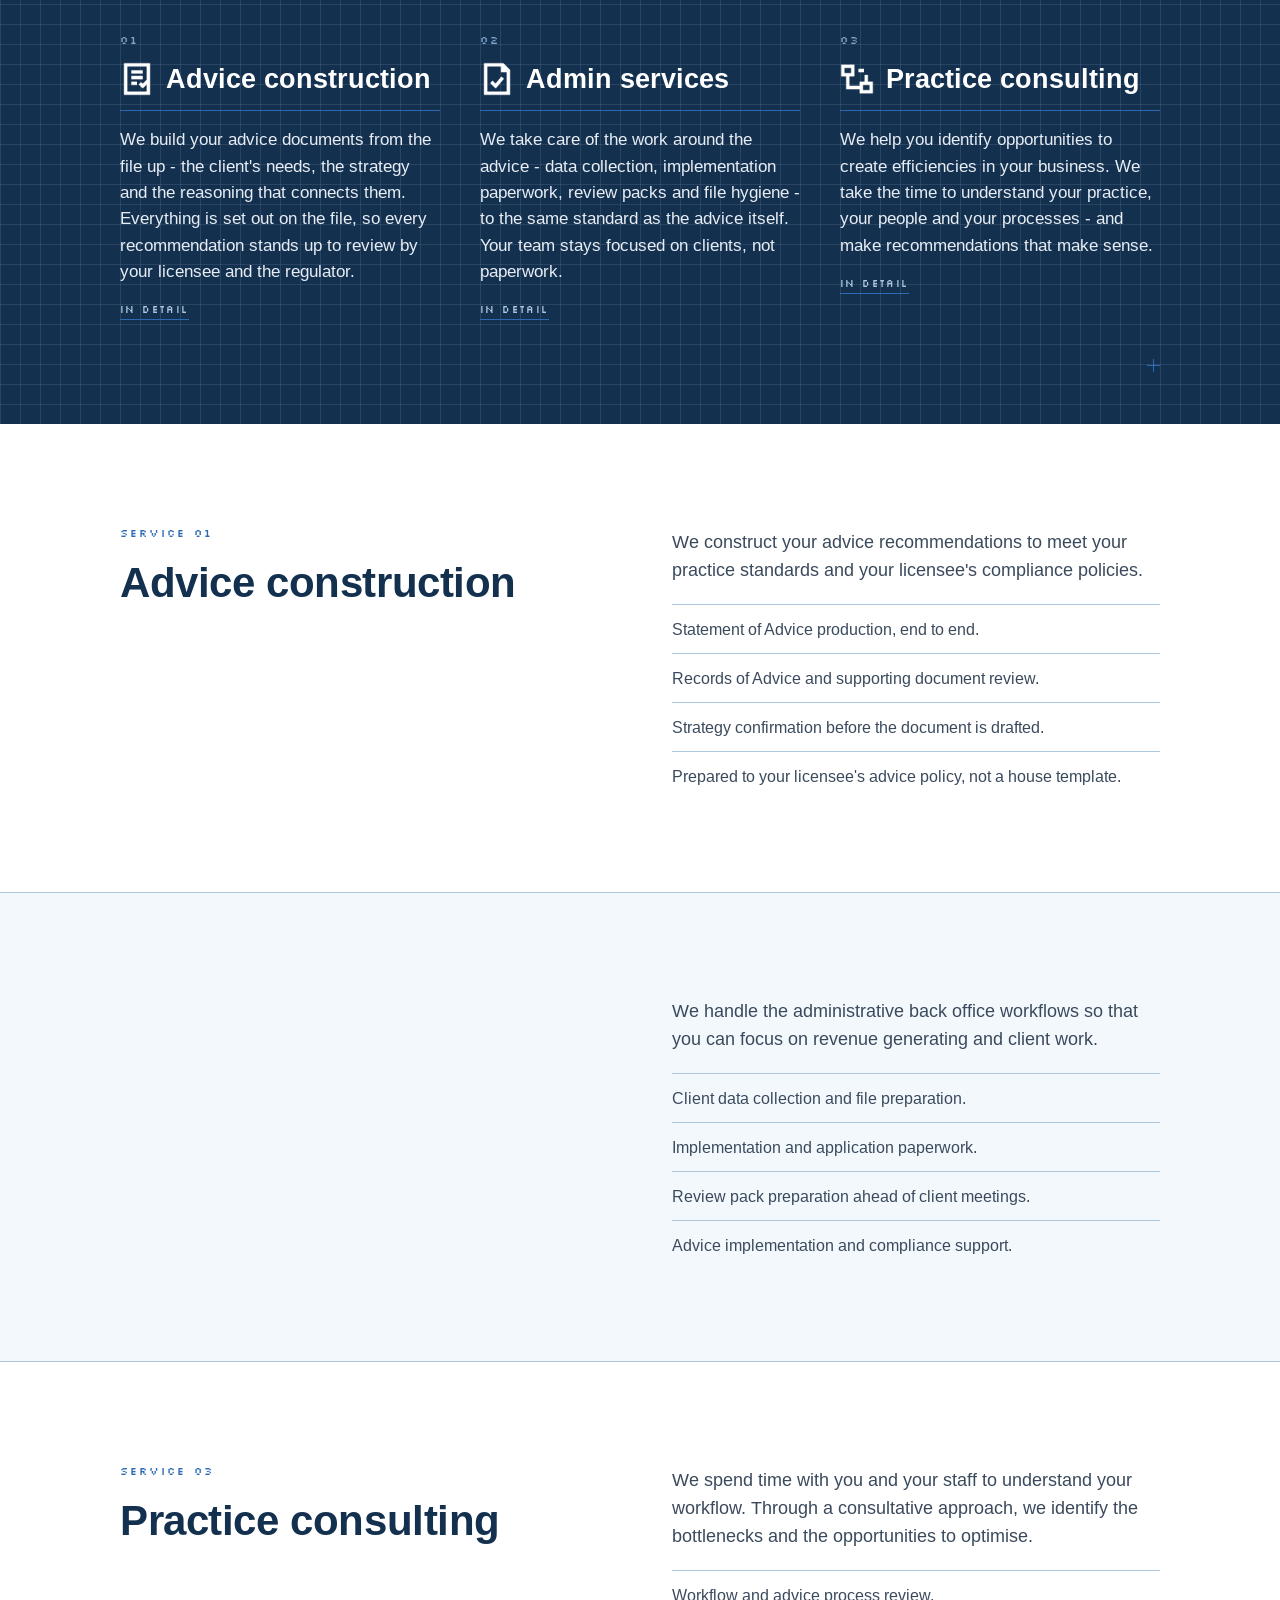
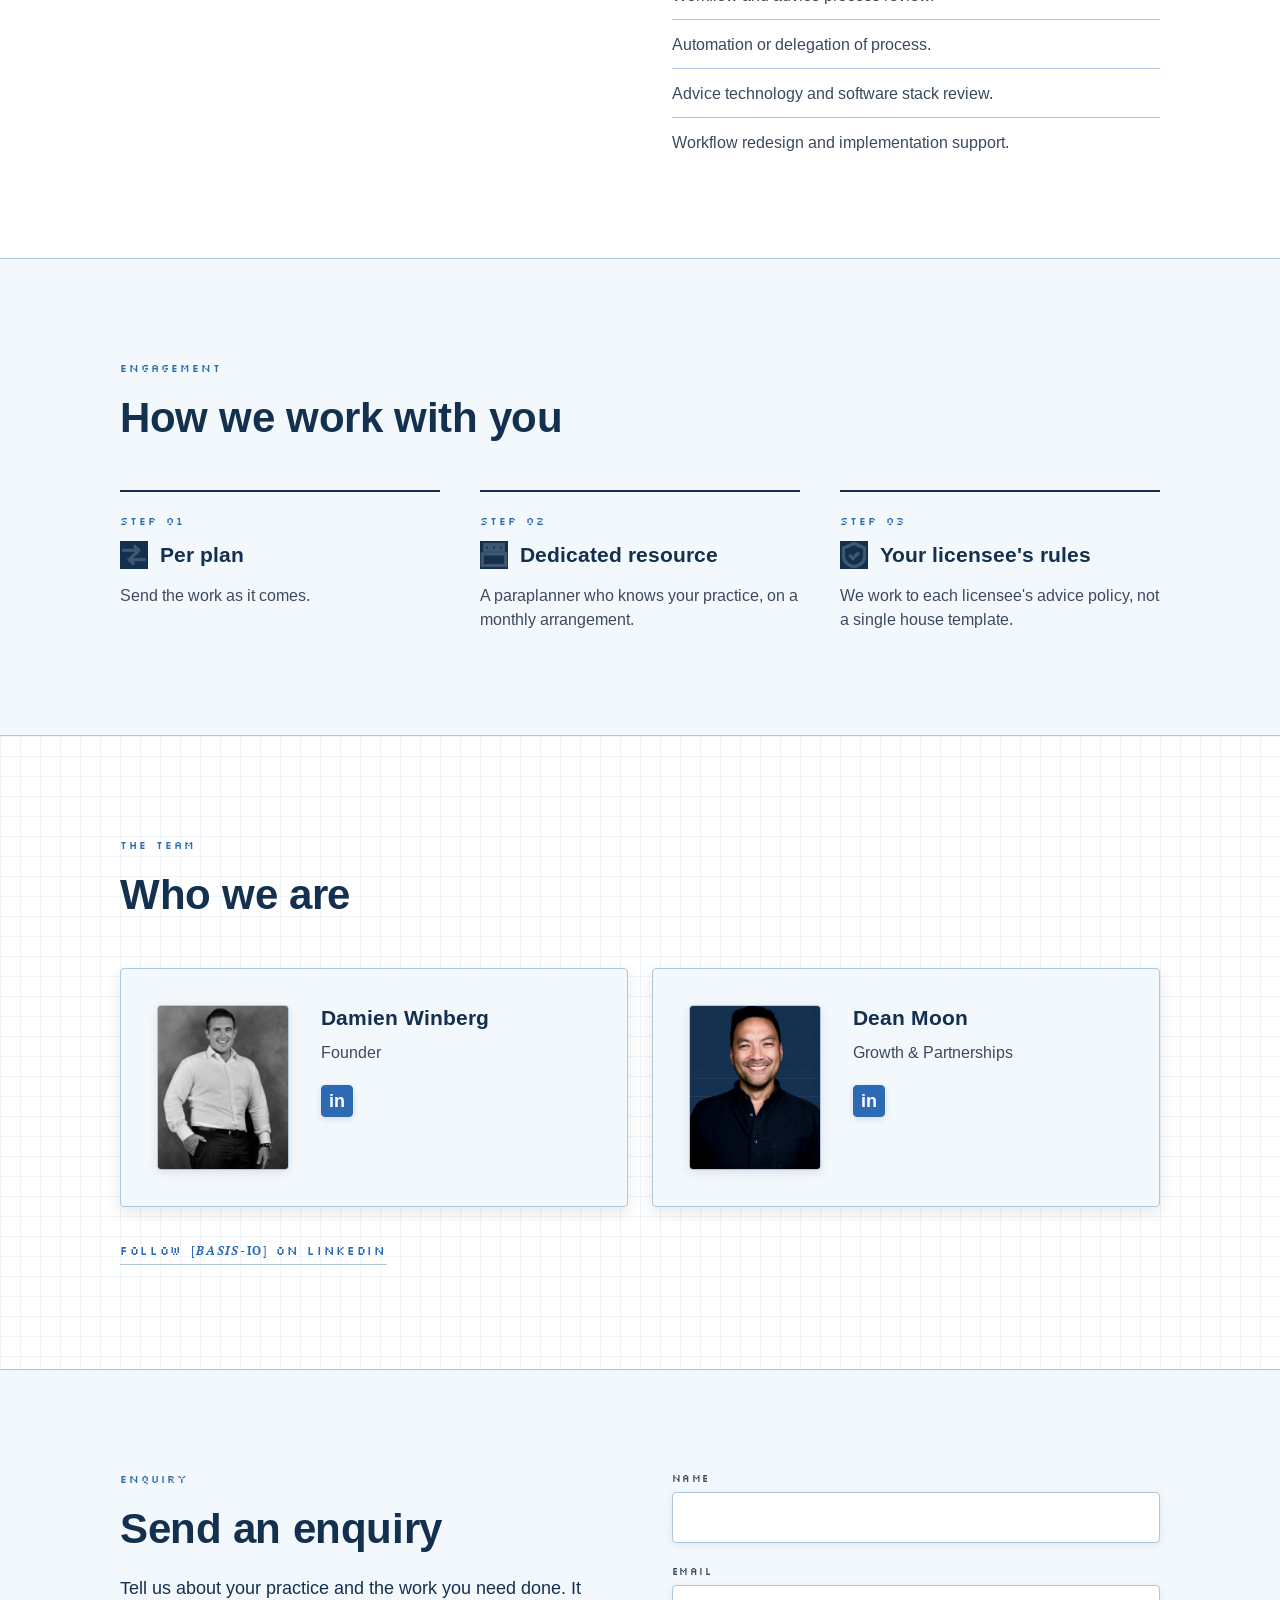
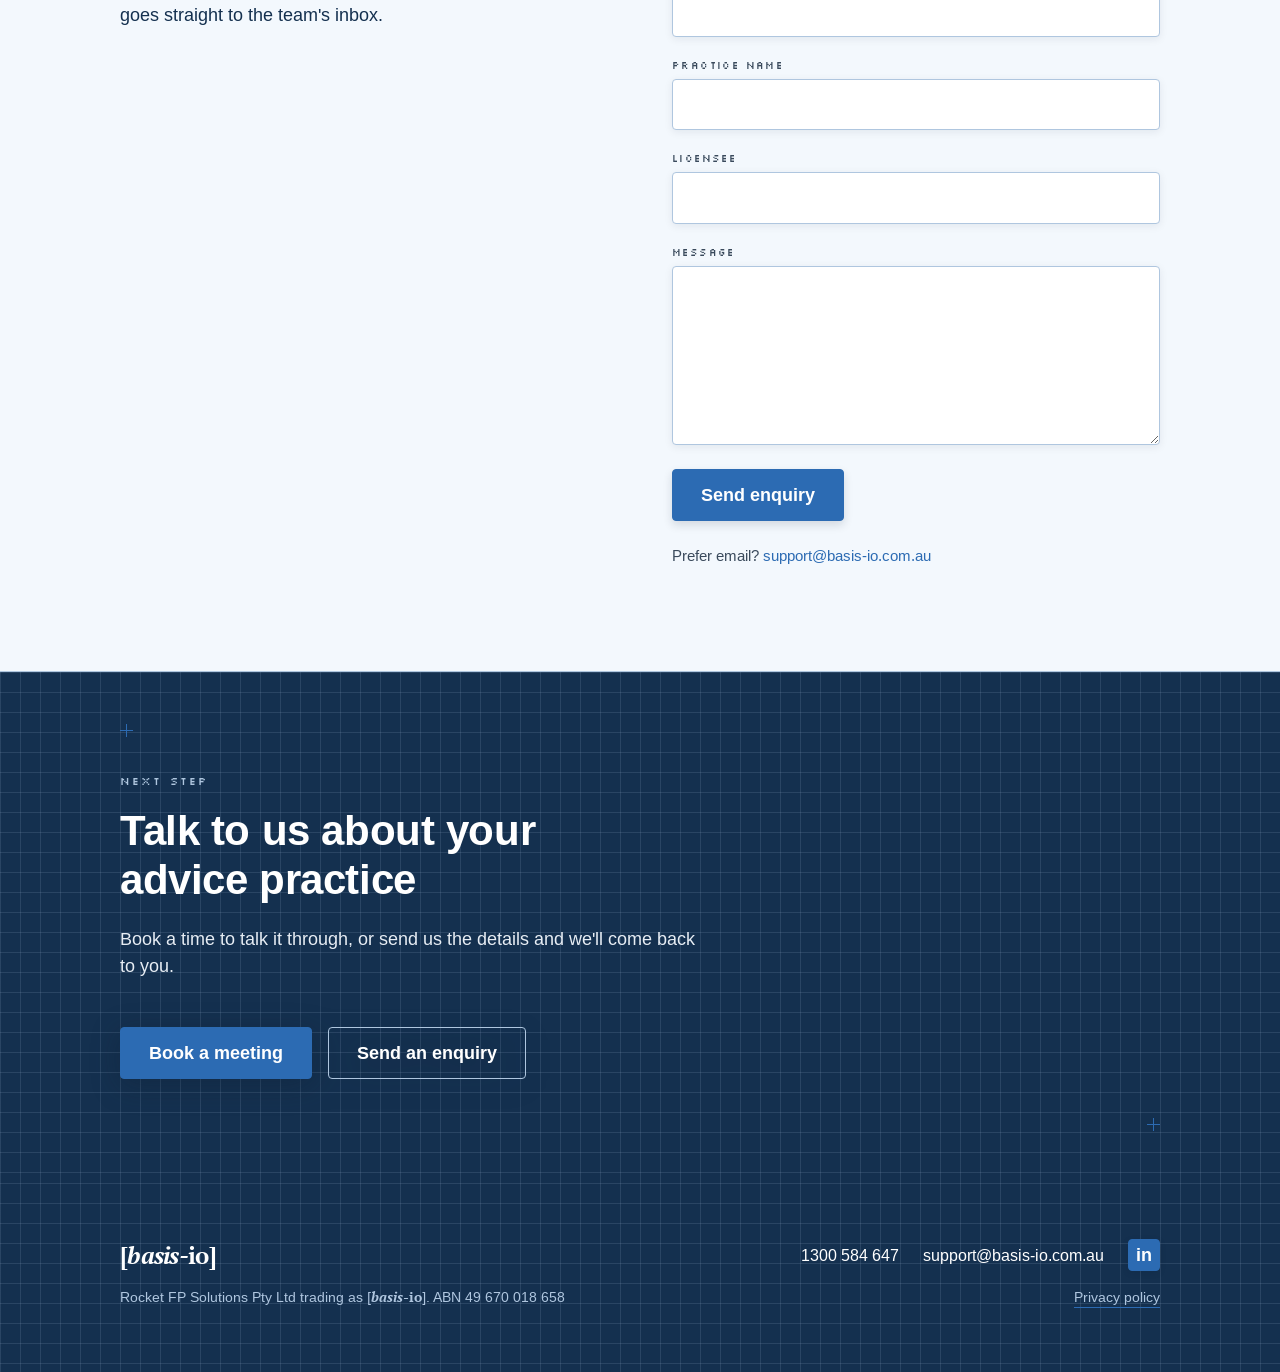
==== commit 71227c8b: "Remove the engagement philosophy lede Co-Authored-By: Claude Fable 5 <noreply@anthropic.com>" ====
--- a/index.html
+++ b/index.html
@@ -249,7 +249,6 @@
       <div class="band__head">
         <p class="eyebrow">Engagement</p>
         <h2 id="engage-h">How we work with you</h2>
-        <p class="lede lede--sm">Every engagement aims at the same three marks: fast, cost effective and high quality.</p>
       </div>
       <div class="grid grid--steps">
         <article class="step">
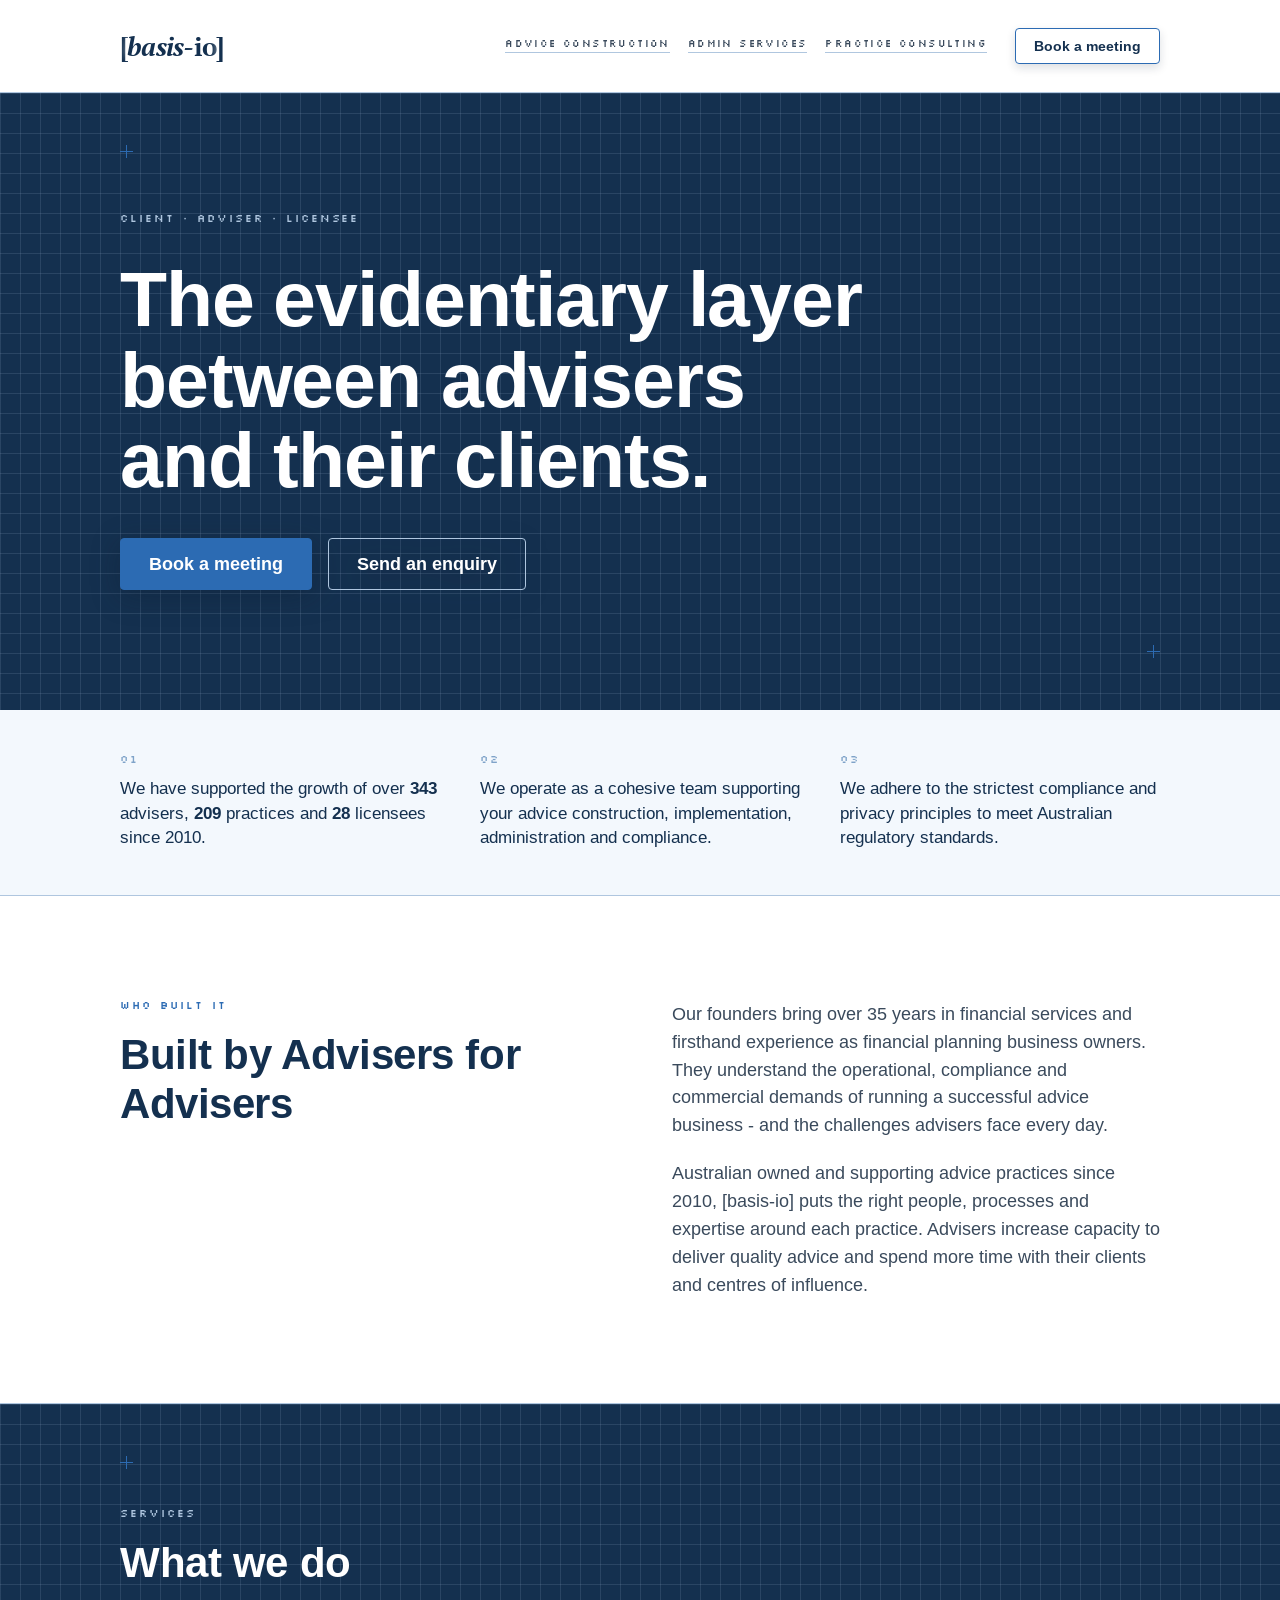
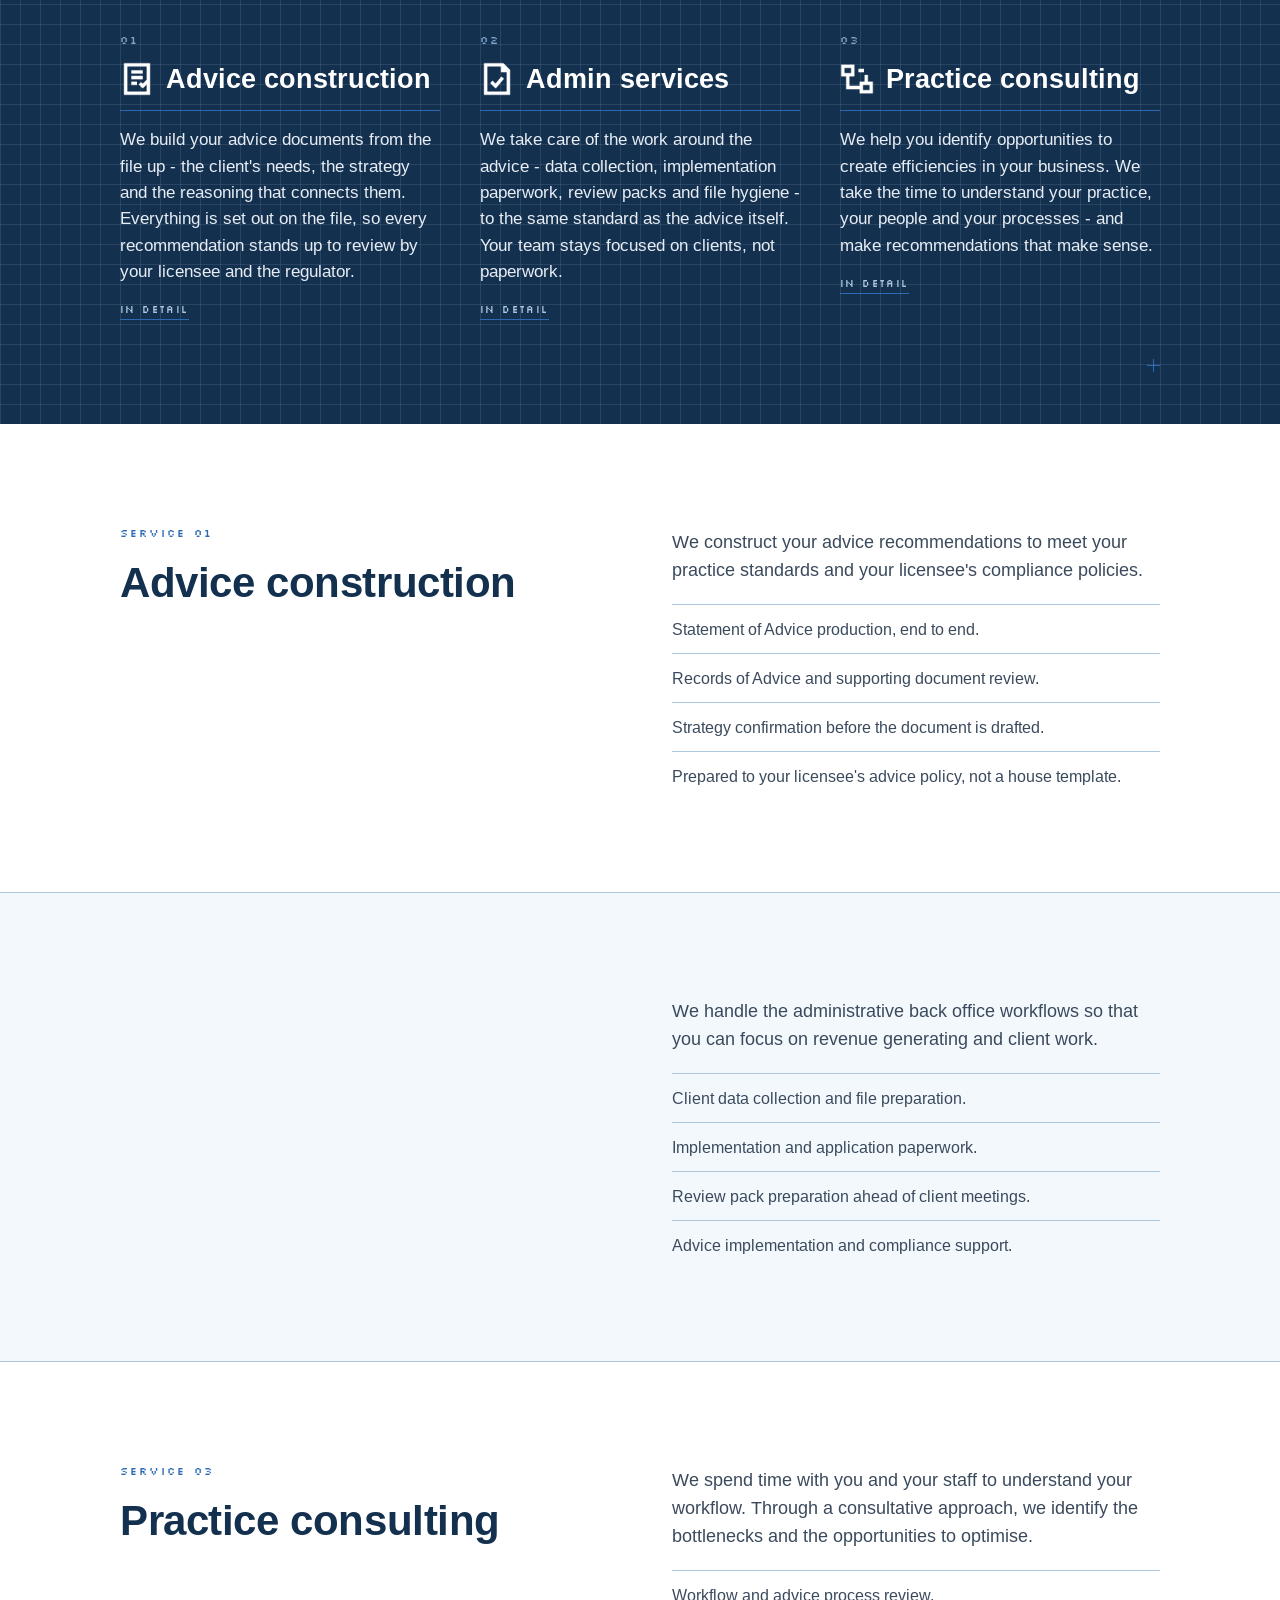
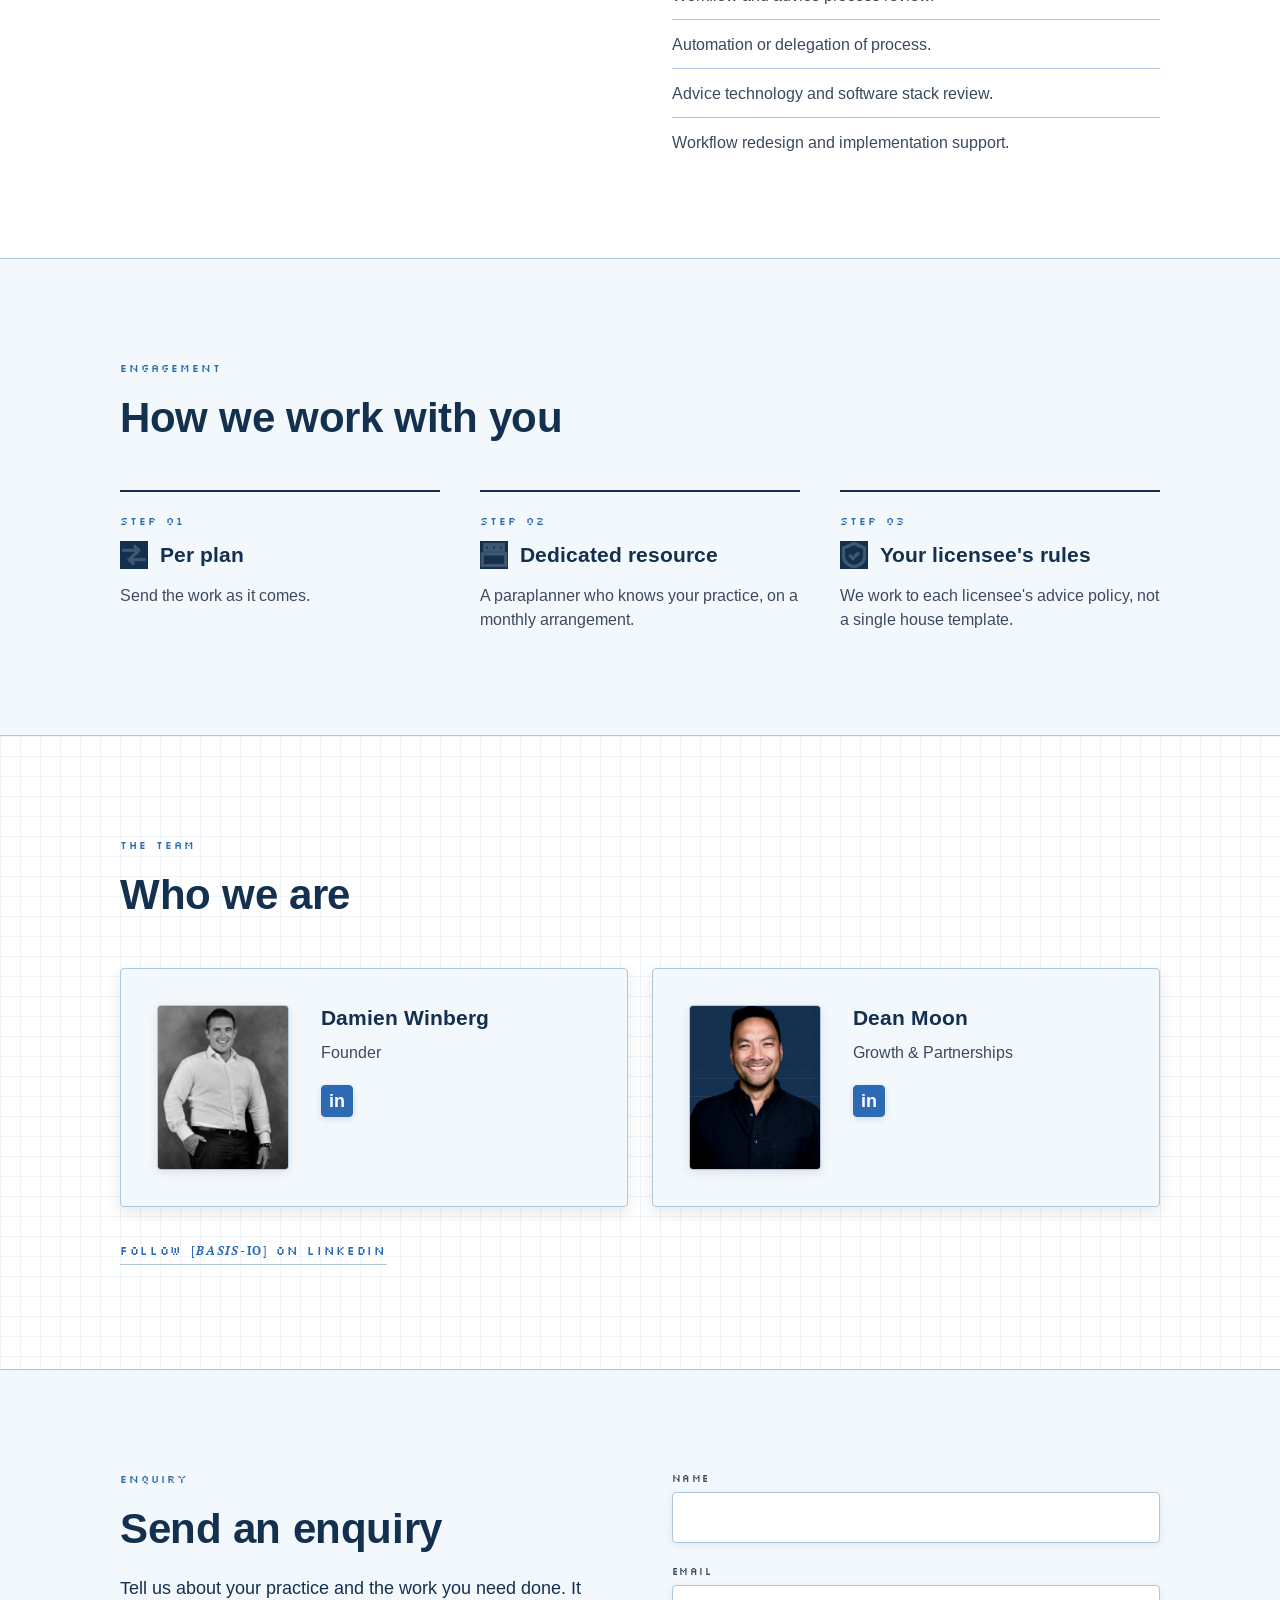
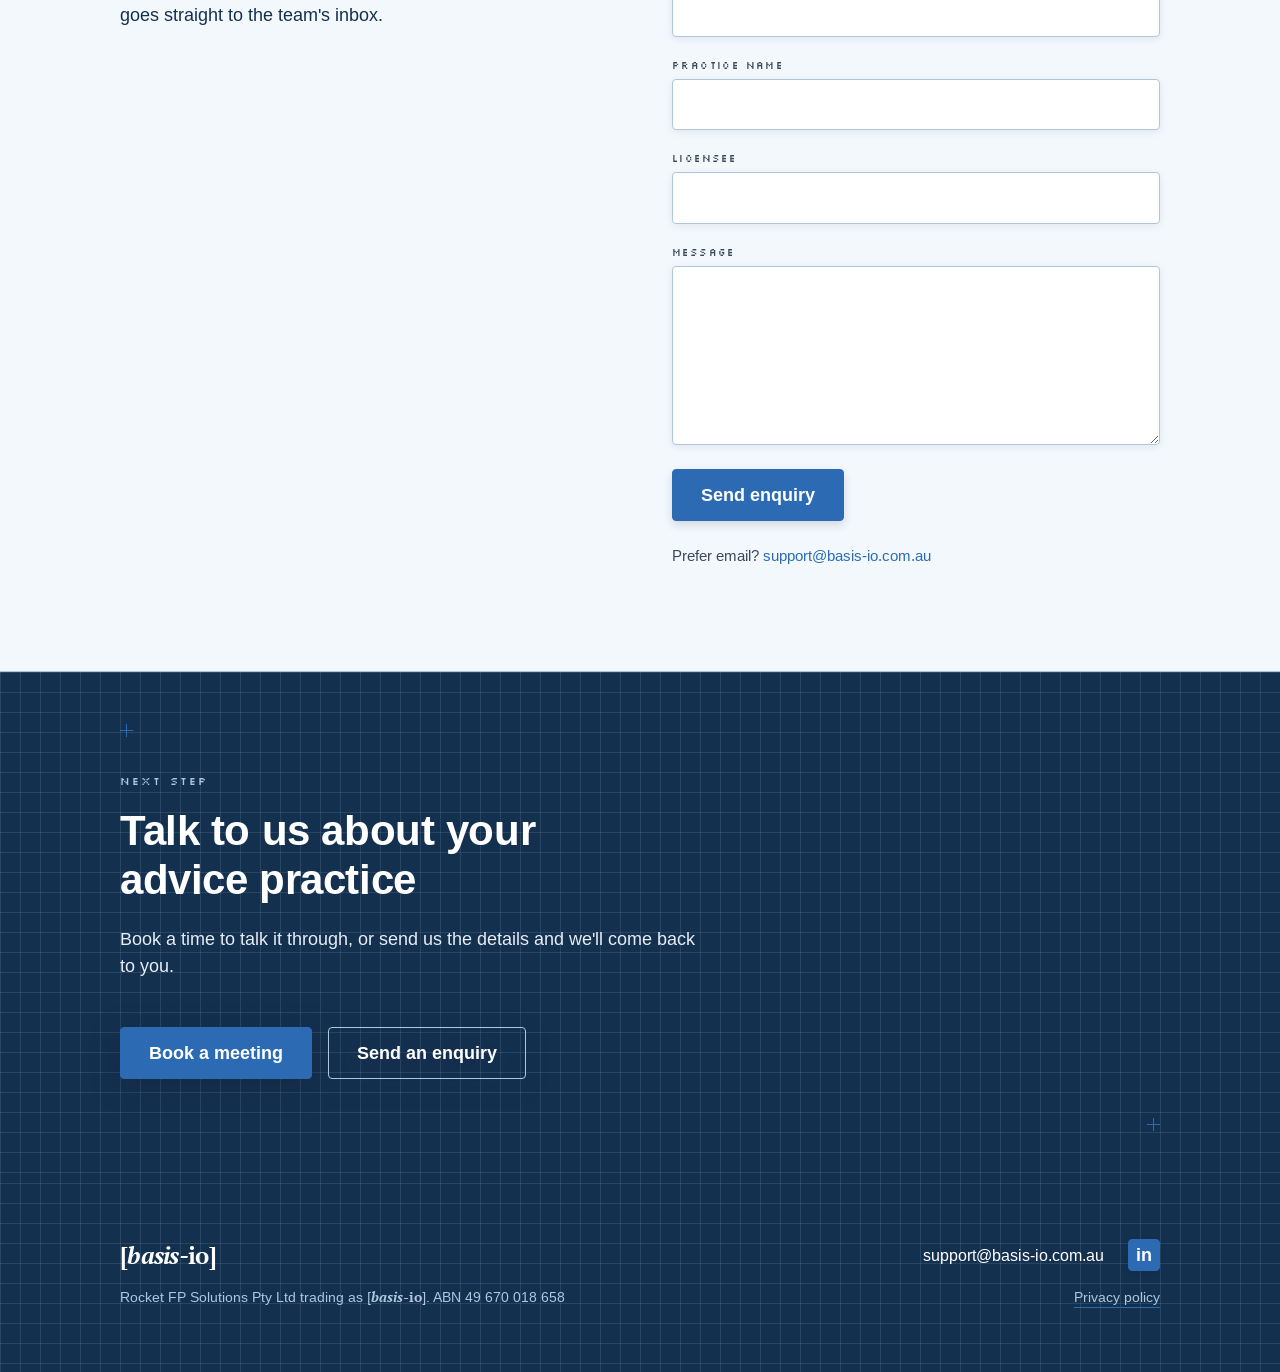
==== commit e3dee2c3: "Remove phone number from footer and structured data Co-Authored-By: Claude Fable 5 <noreply@anthropi" ====
--- a/index.html
+++ b/index.html
@@ -37,7 +37,6 @@
       "legalName": "Rocket FP Solutions Pty Ltd",
       "url": "https://basis-io.com.au/",
       "foundingDate": "2010",
-      "telephone": "1300 584 647",
       "description": "Advice construction, admin services and practice consulting for Australian financial advice practices.",
       "address": { "@type": "PostalAddress", "addressCountry": "AU" },
       "sameAs": ["https://www.linkedin.com/company/basis-io/"]
@@ -365,7 +364,6 @@
     <div class="site-footer__row">
       <span class="wordmark wordmark--light"><span class="wordmark__bracket">[</span>basis-<span class="wordmark__io">io</span><span class="wordmark__bracket">]</span></span>
       <div class="site-footer__contact">
-        <a href="tel:1300584647">1300 584 647</a>
         <a href="mailto:support@basis-io.com.au">support@basis-io.com.au</a>
         <a class="mark" href="https://www.linkedin.com/company/basis-io/" target="_blank" rel="noopener" aria-label="[basis-io] on LinkedIn">in</a>
       </div>
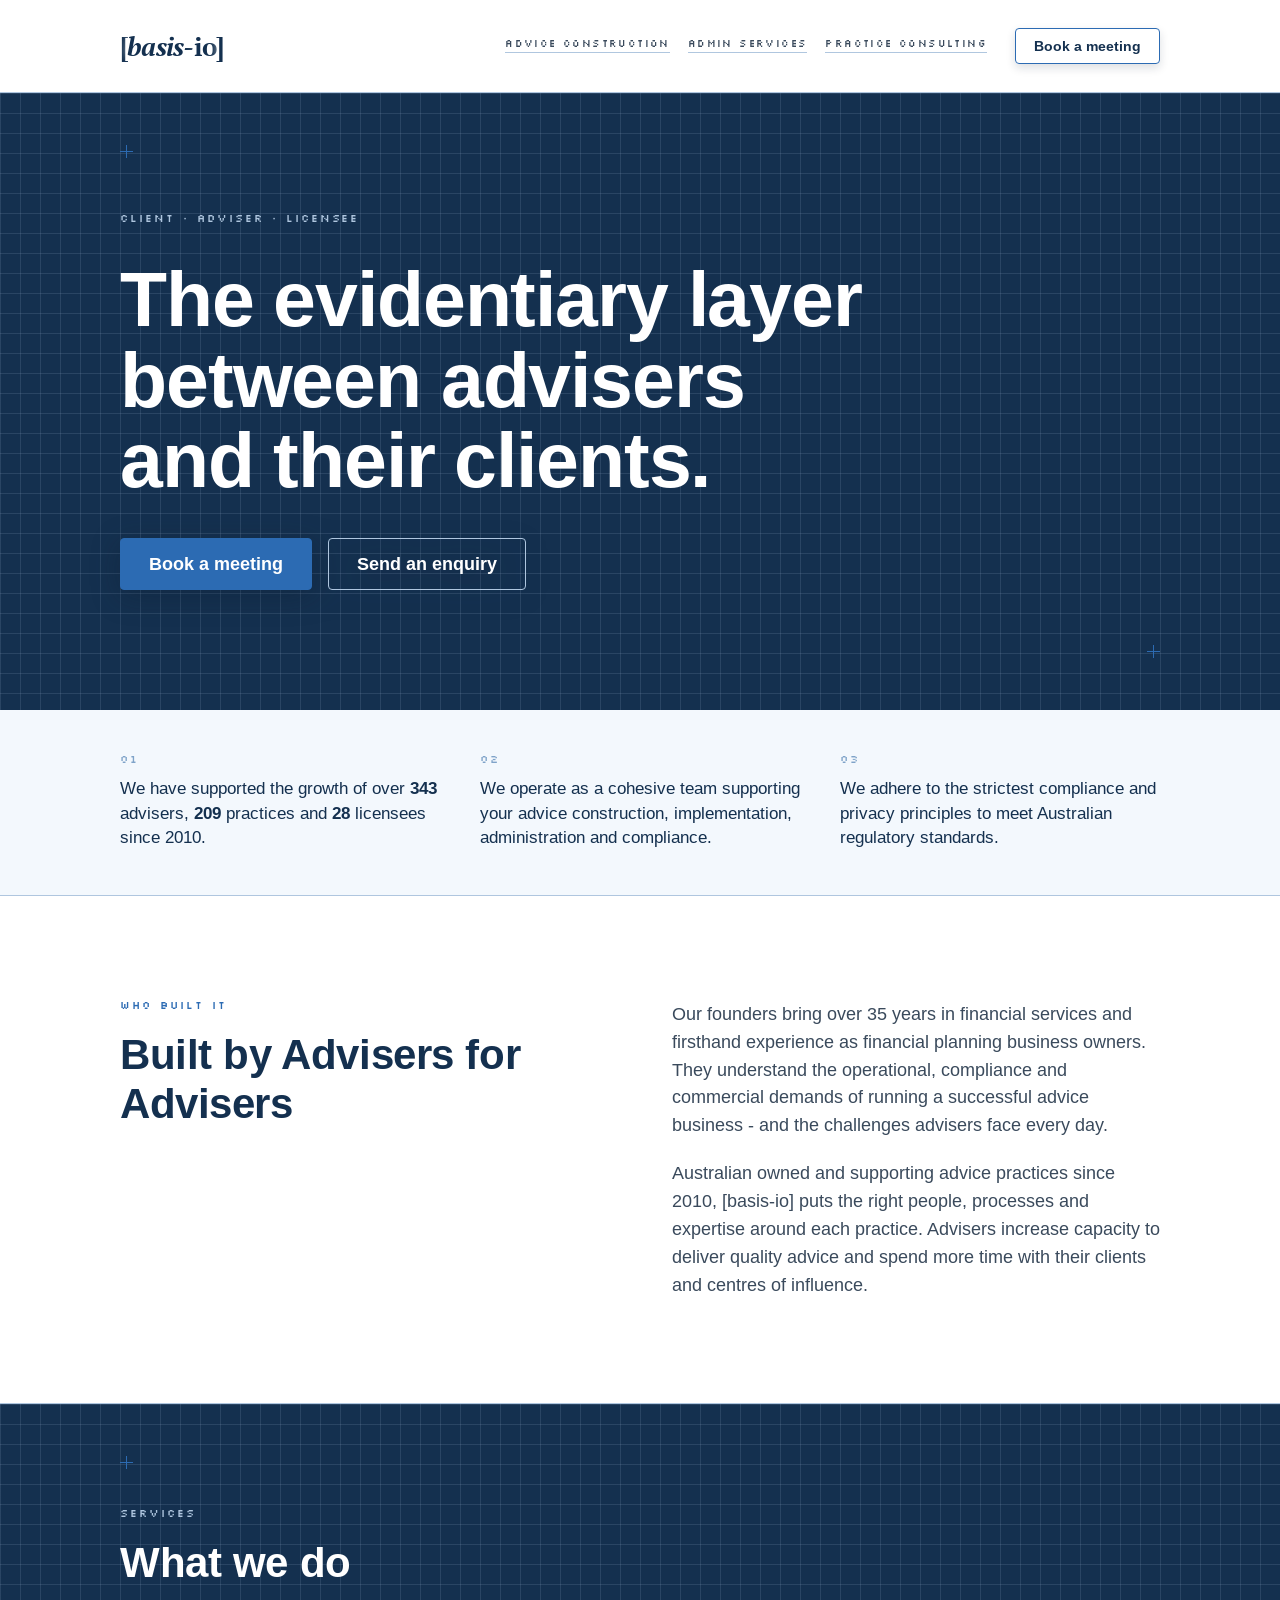
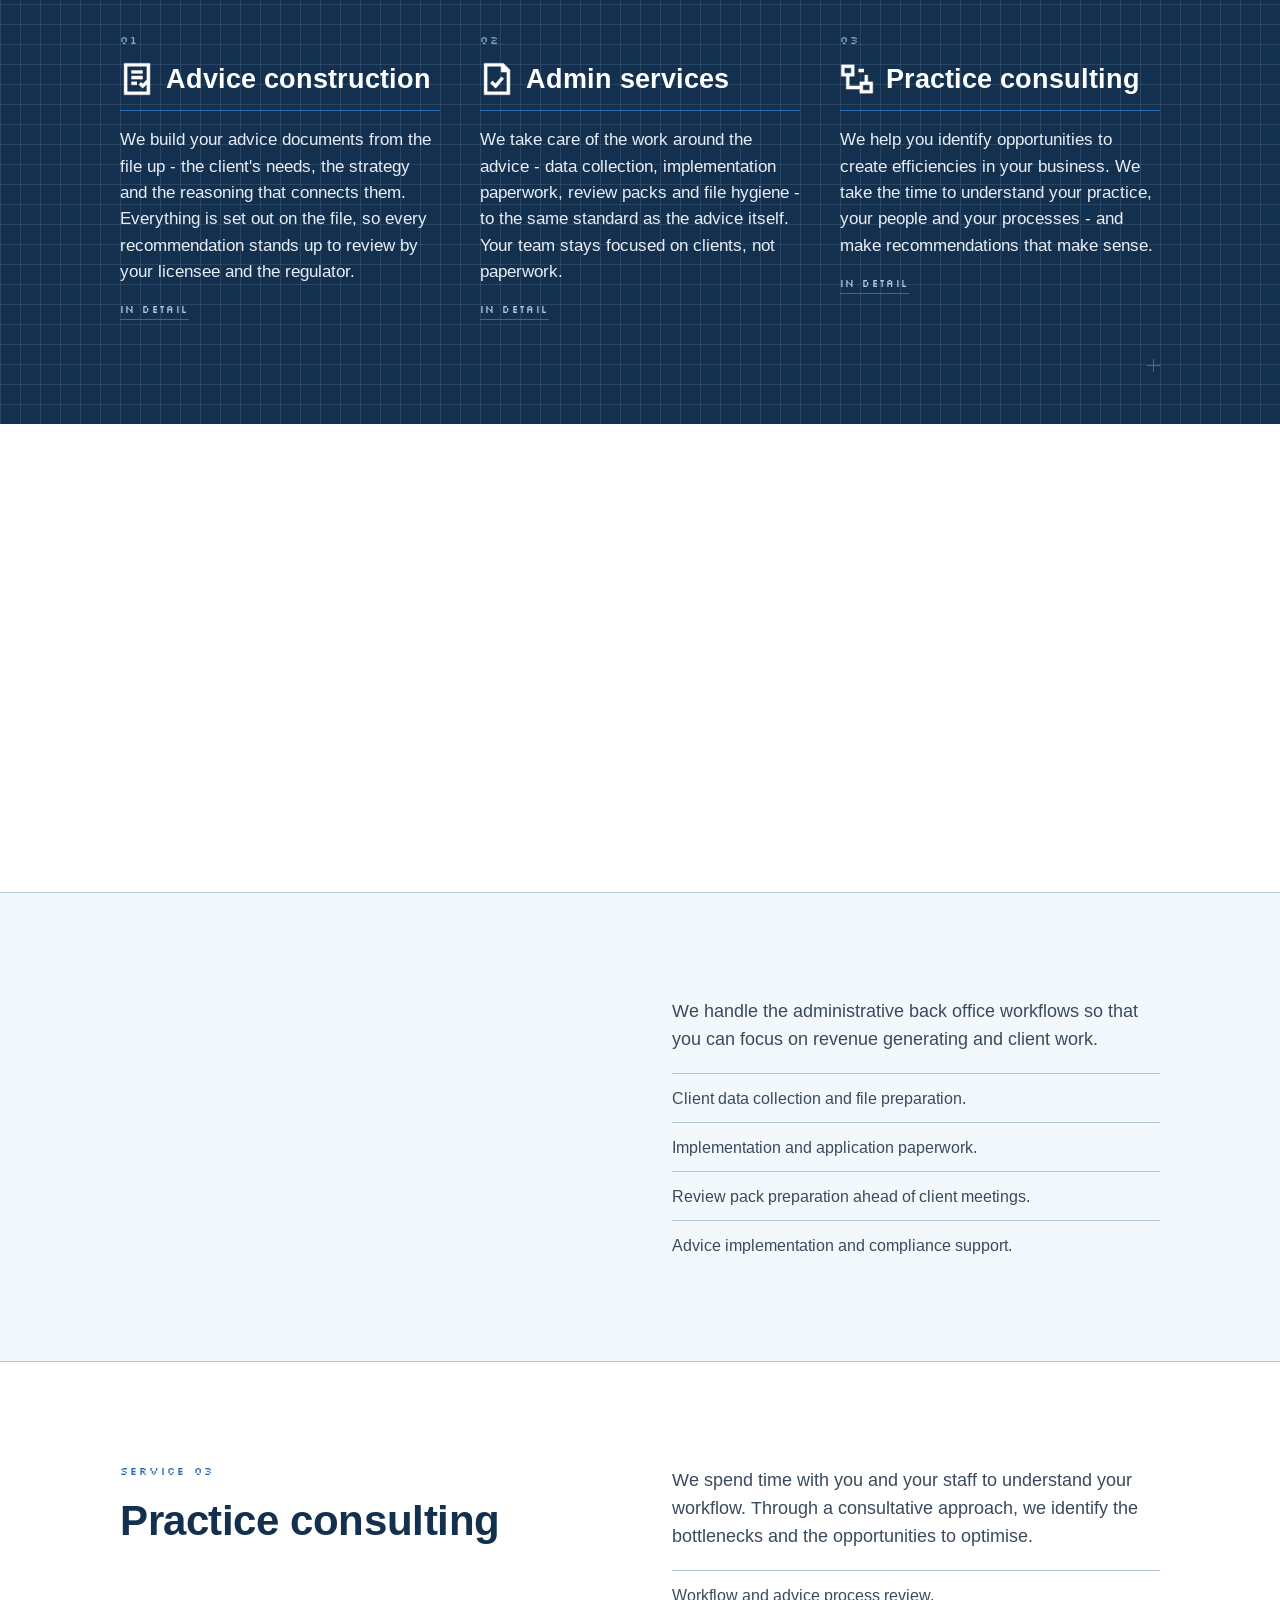
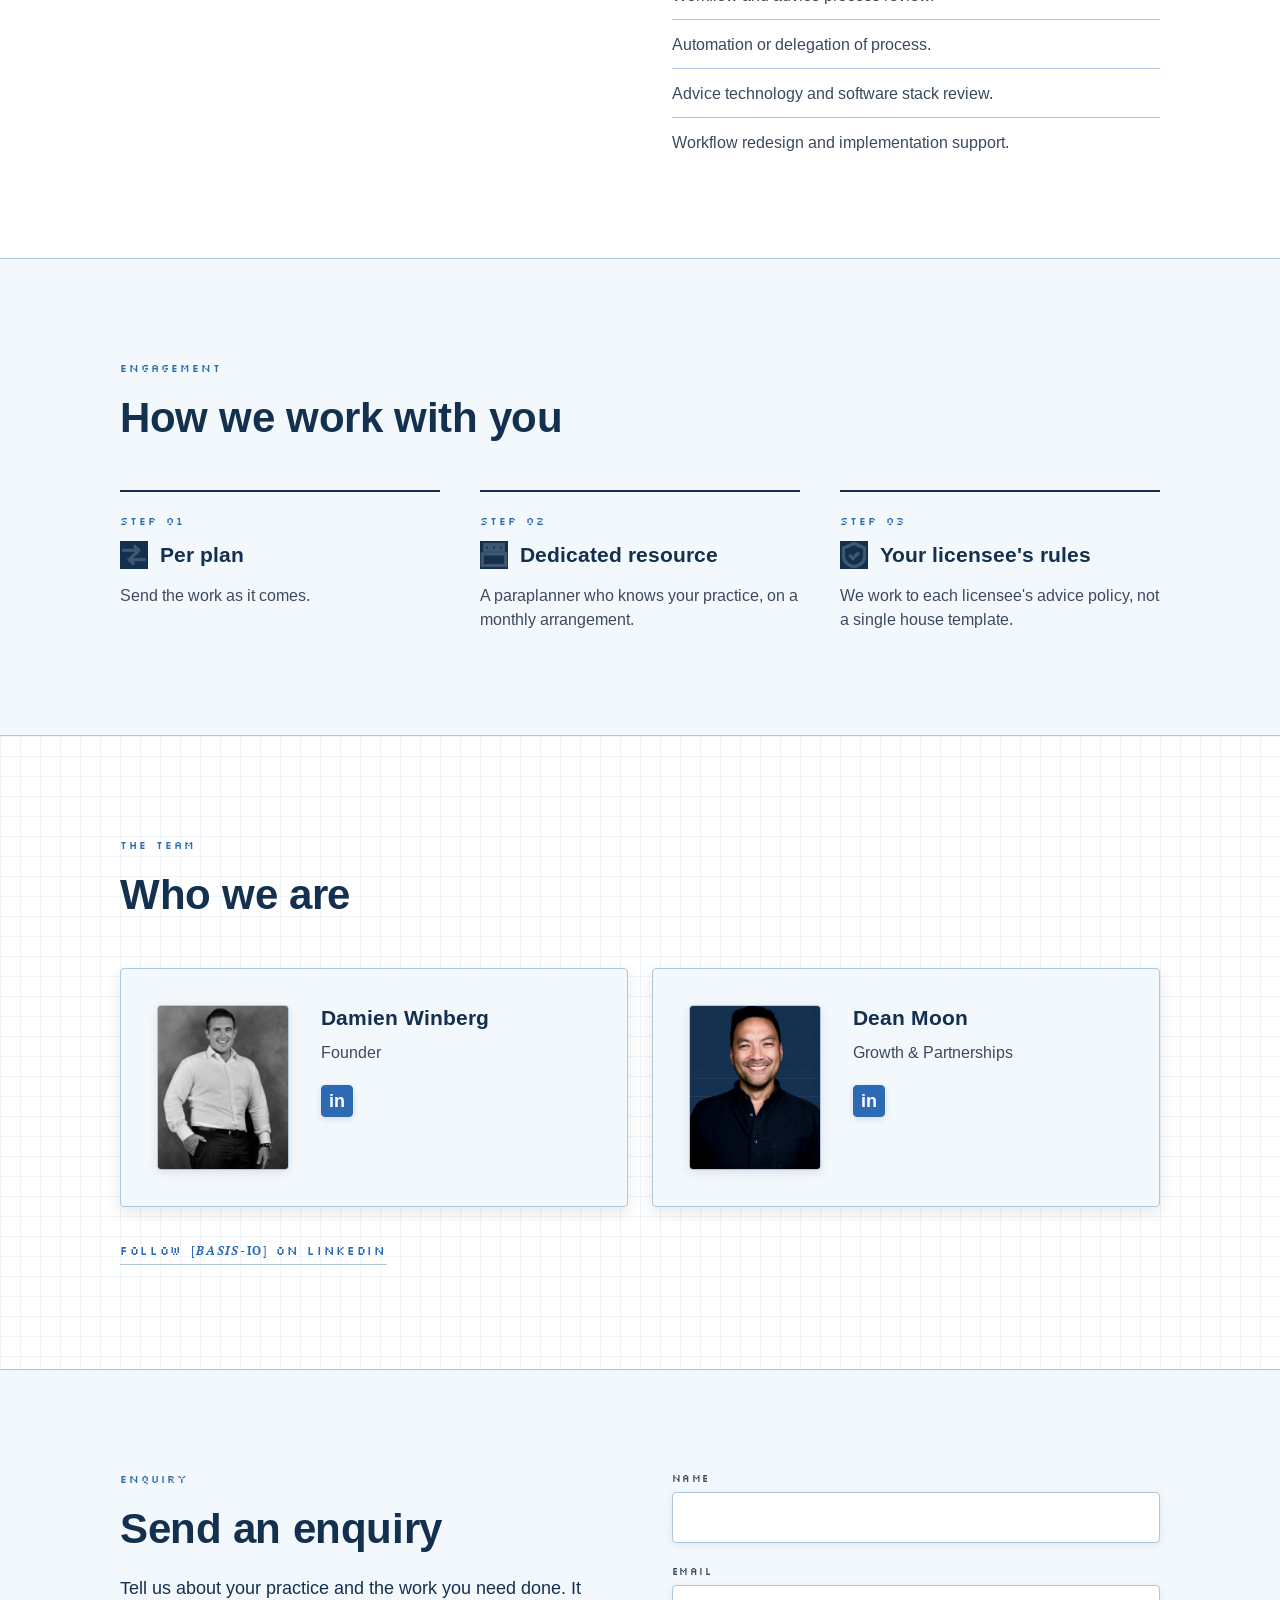
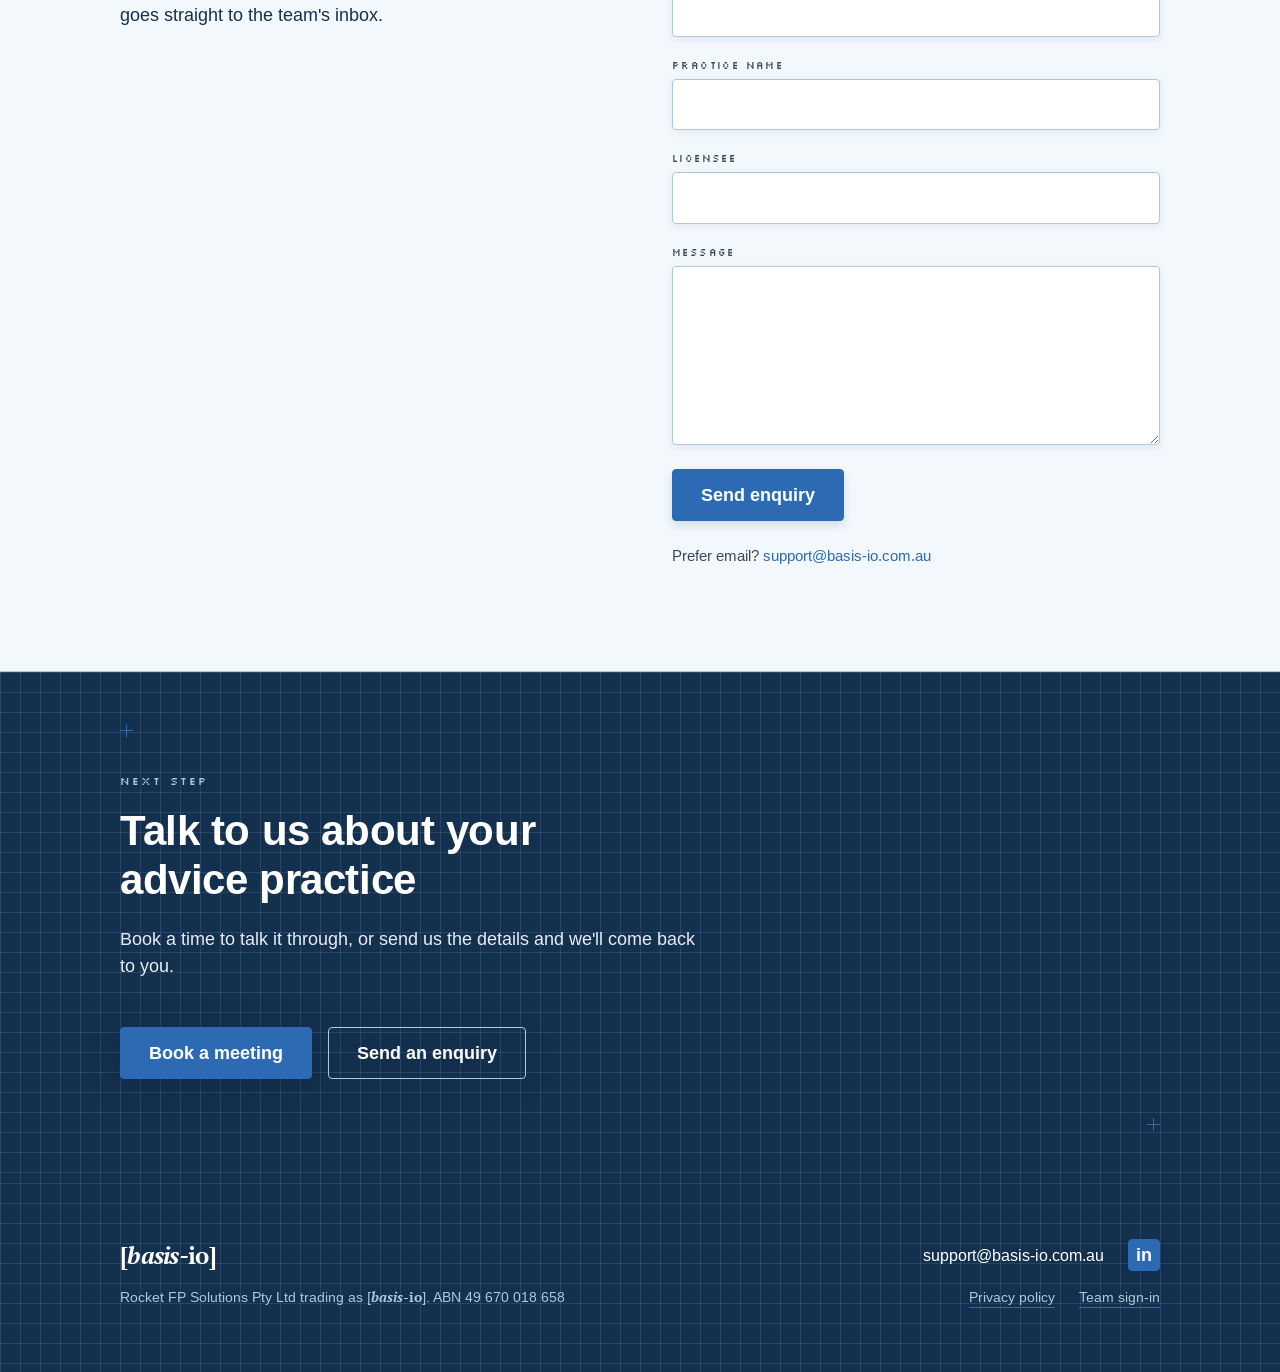
==== commit fc868506: "Footer: a team sign-in link beside the privacy policy Dean, 23 October: a link from the site to the " ====
--- a/index.html
+++ b/index.html
@@ -370,7 +370,10 @@
     </div>
     <div class="site-footer__legal">
       <p>Rocket FP Solutions Pty Ltd trading as <span class="wm">[<span class="wm__b">basis-</span><span class="wm__io">io</span>]</span>. ABN 49 670 018 658</p>
-      <a href="./privacy/">Privacy policy</a>
+      <div class="site-footer__links">
+        <a href="./privacy/">Privacy policy</a>
+        <a href="https://decks.basis-io.com.au/">Team sign-in</a>
+      </div>
     </div>
   </div>
 </footer>
--- a/assets/css/styles.css
+++ b/assets/css/styles.css
@@ -446,6 +446,7 @@
 }
 .site-footer__legal p, .site-footer__legal a { font: 400 14px/1.45 var(--font-body); color: var(--blue-200); }
 .site-footer__legal a { border-bottom: 1px solid var(--accent); }
+.site-footer__links { display: flex; gap: 24px; }
 
 /* ---------- narrow viewports ---------- */
 
